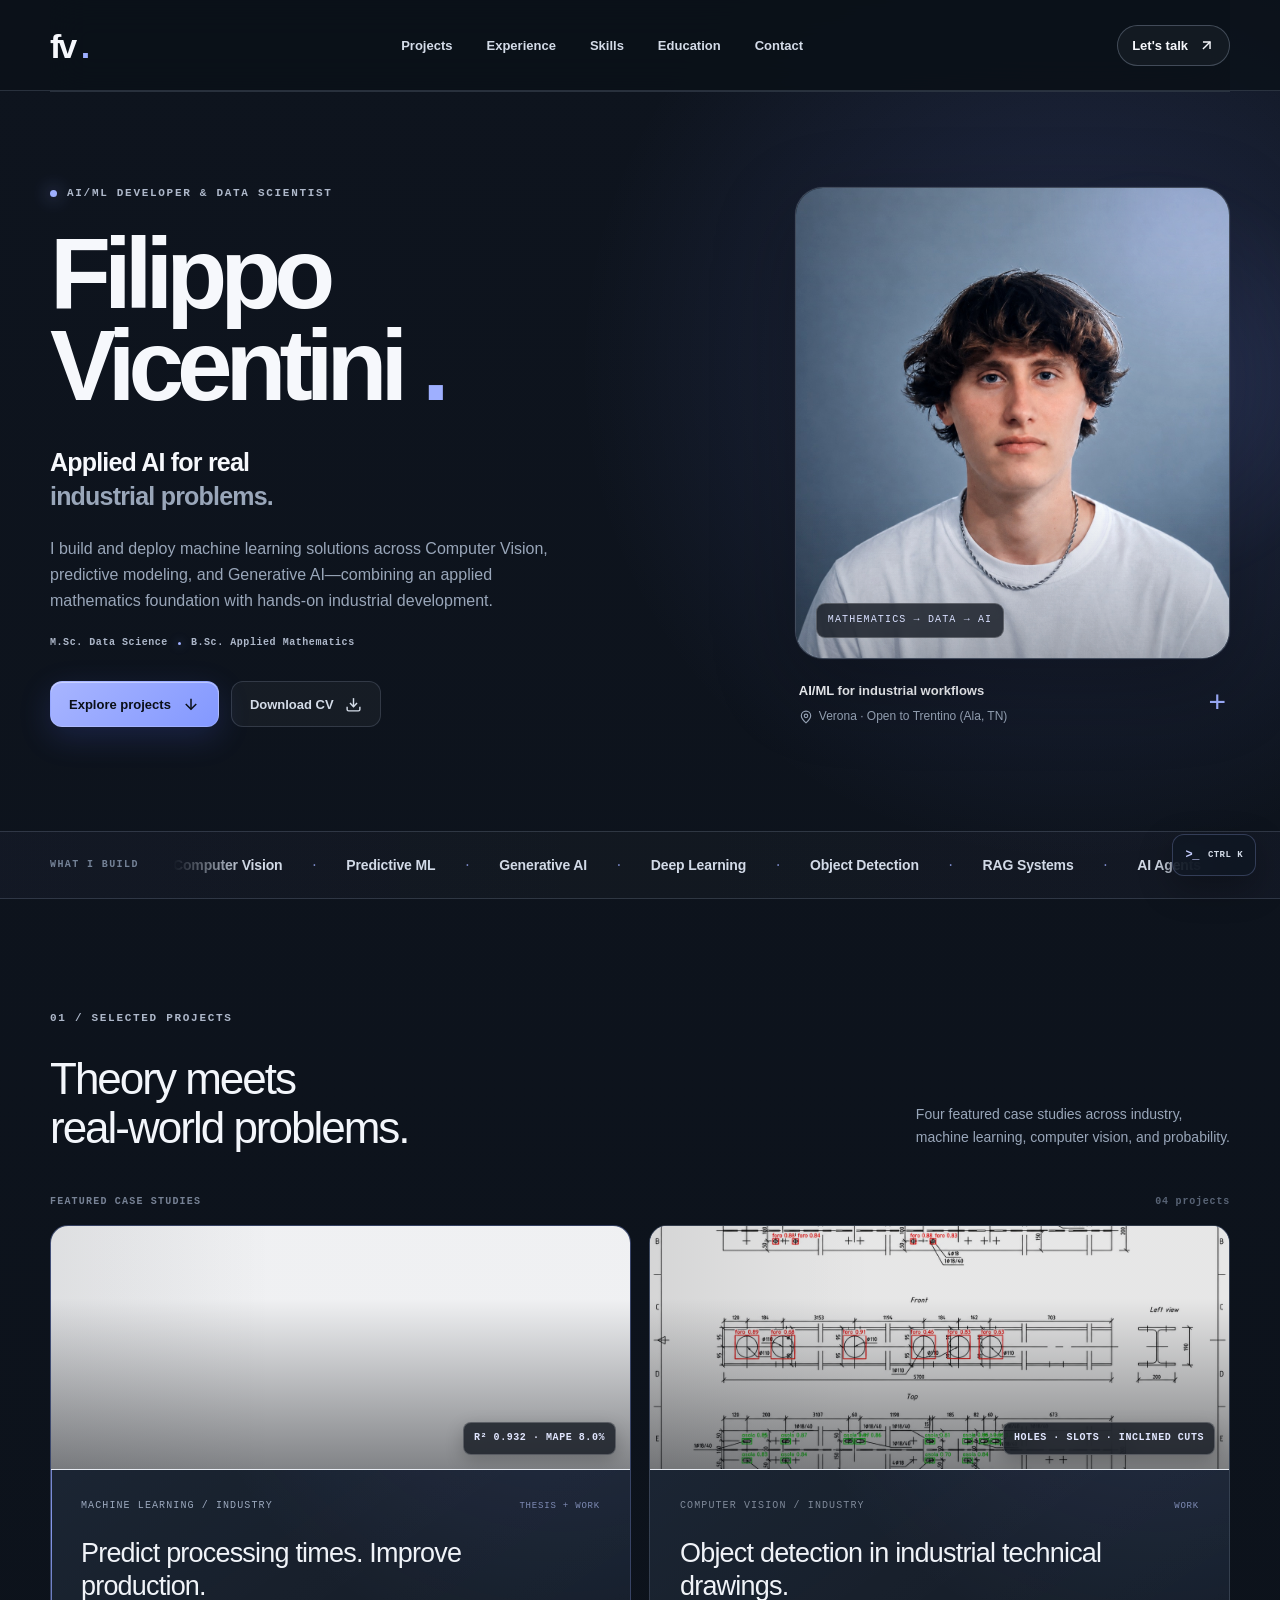
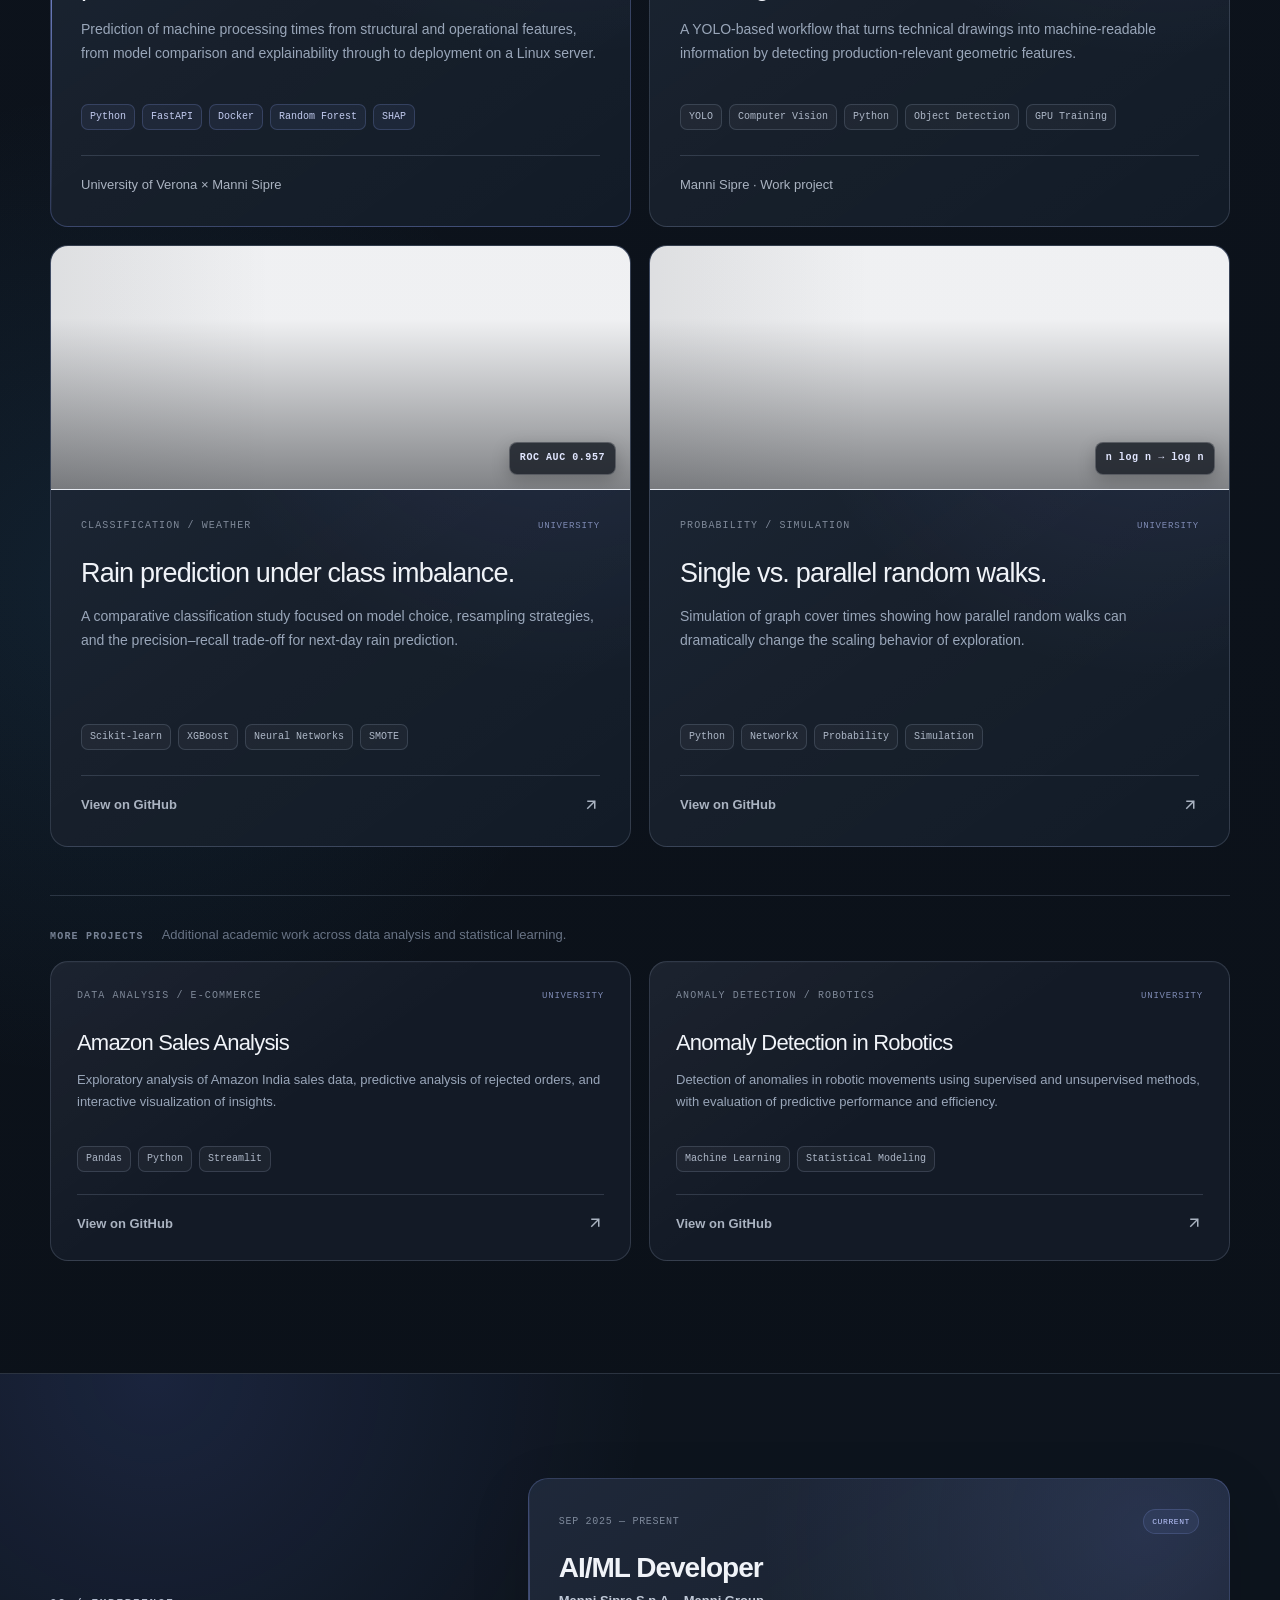
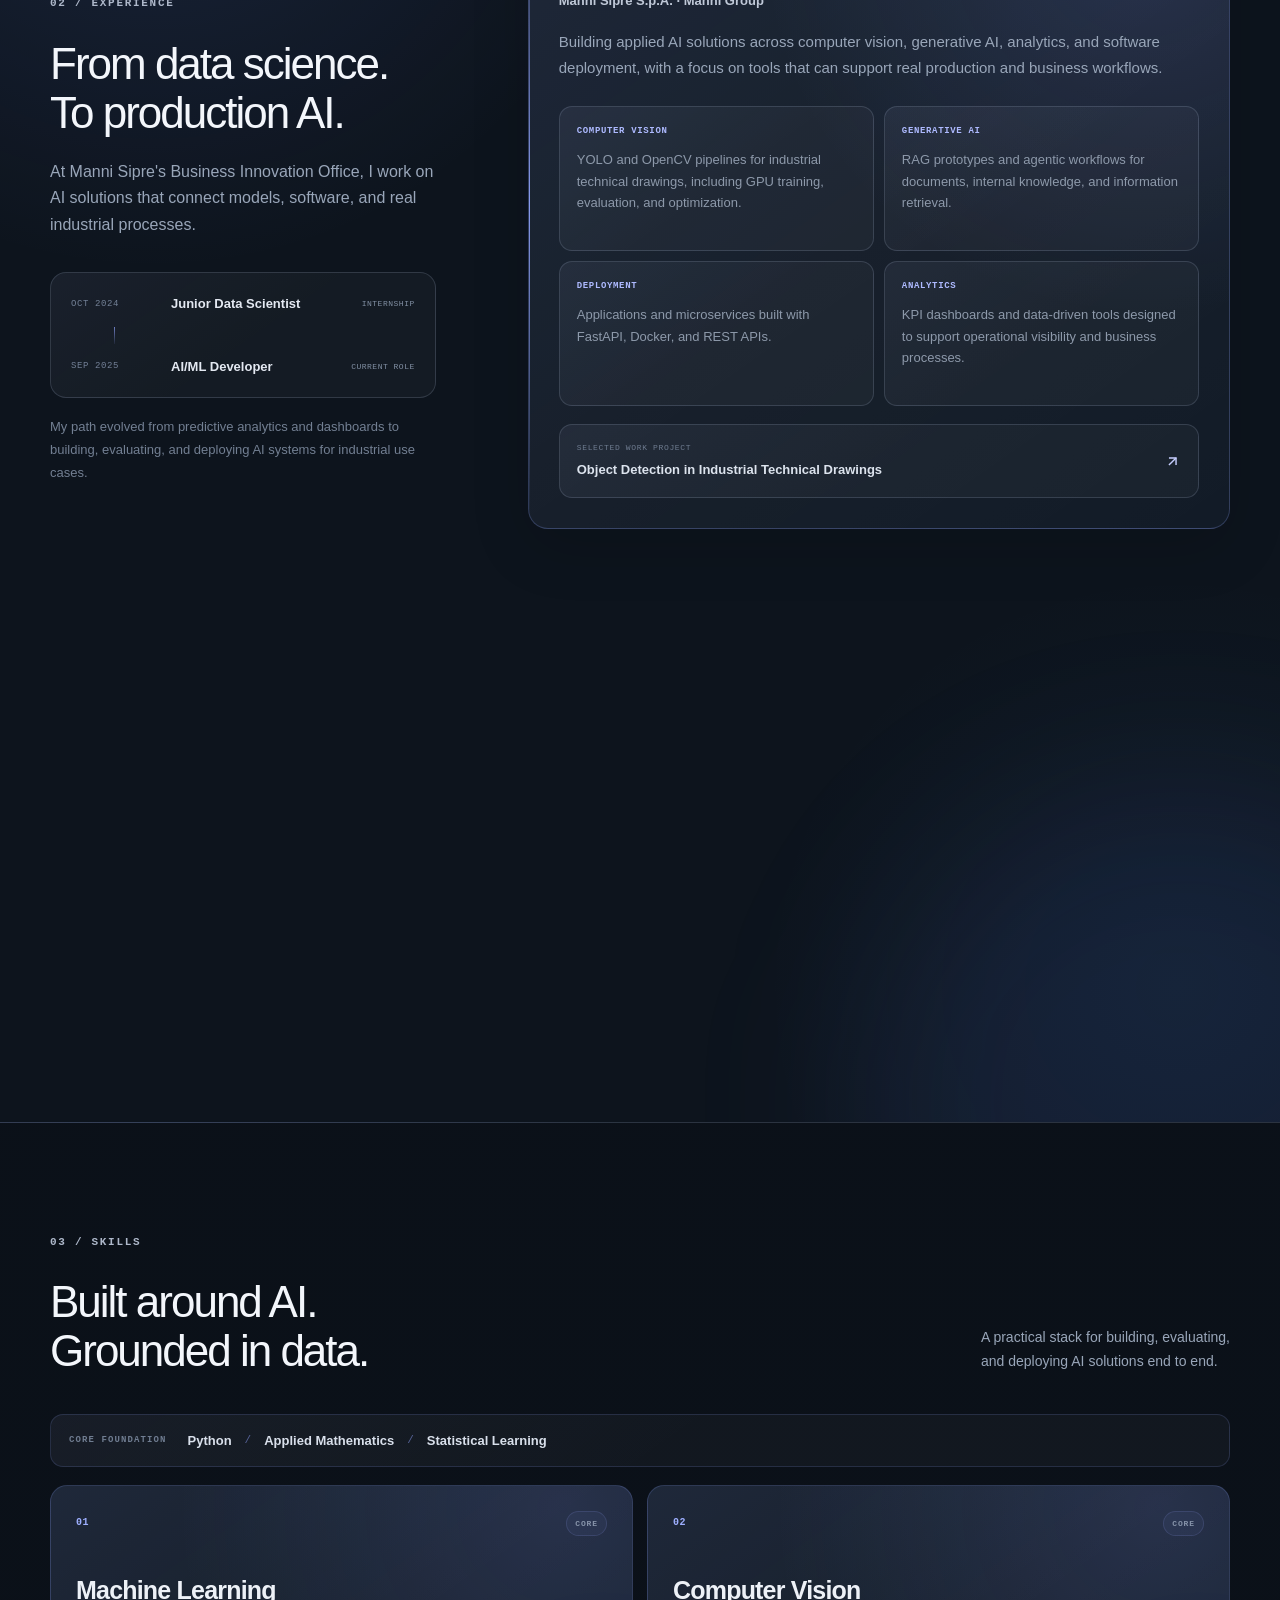
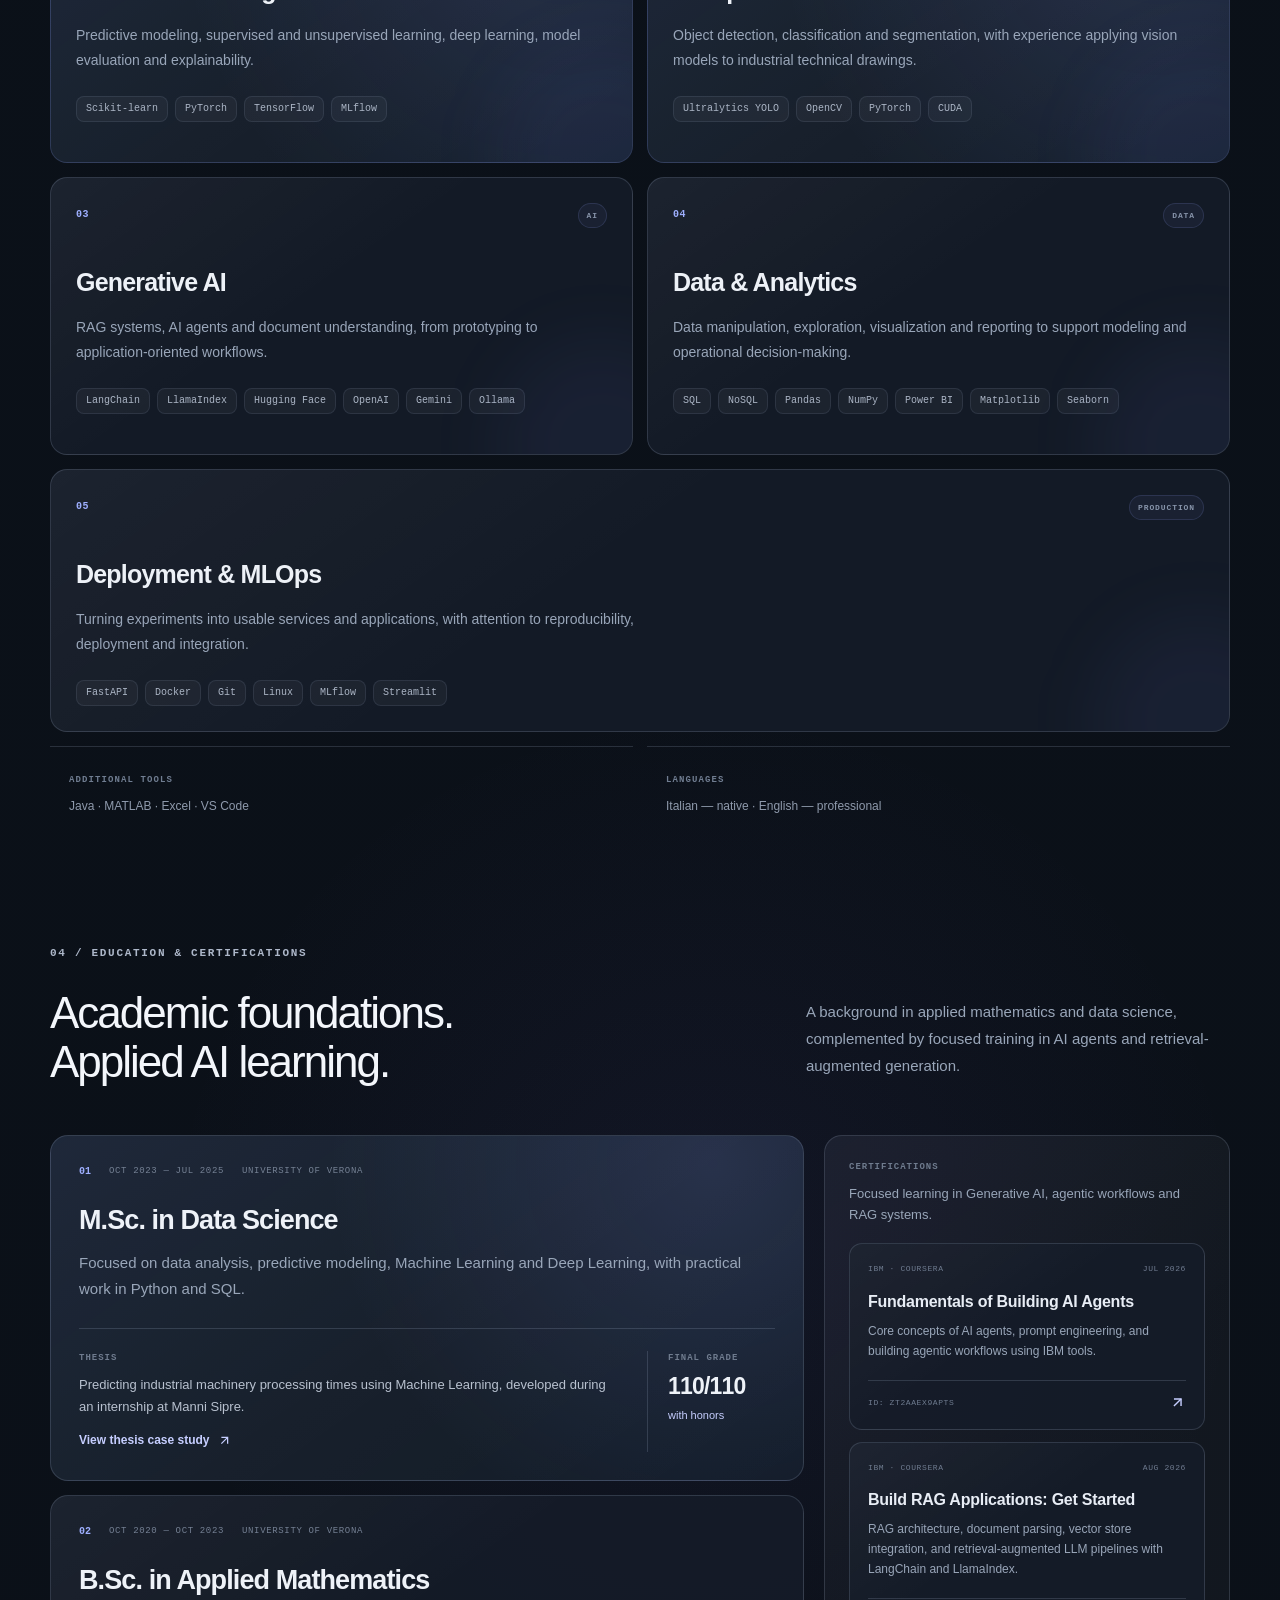
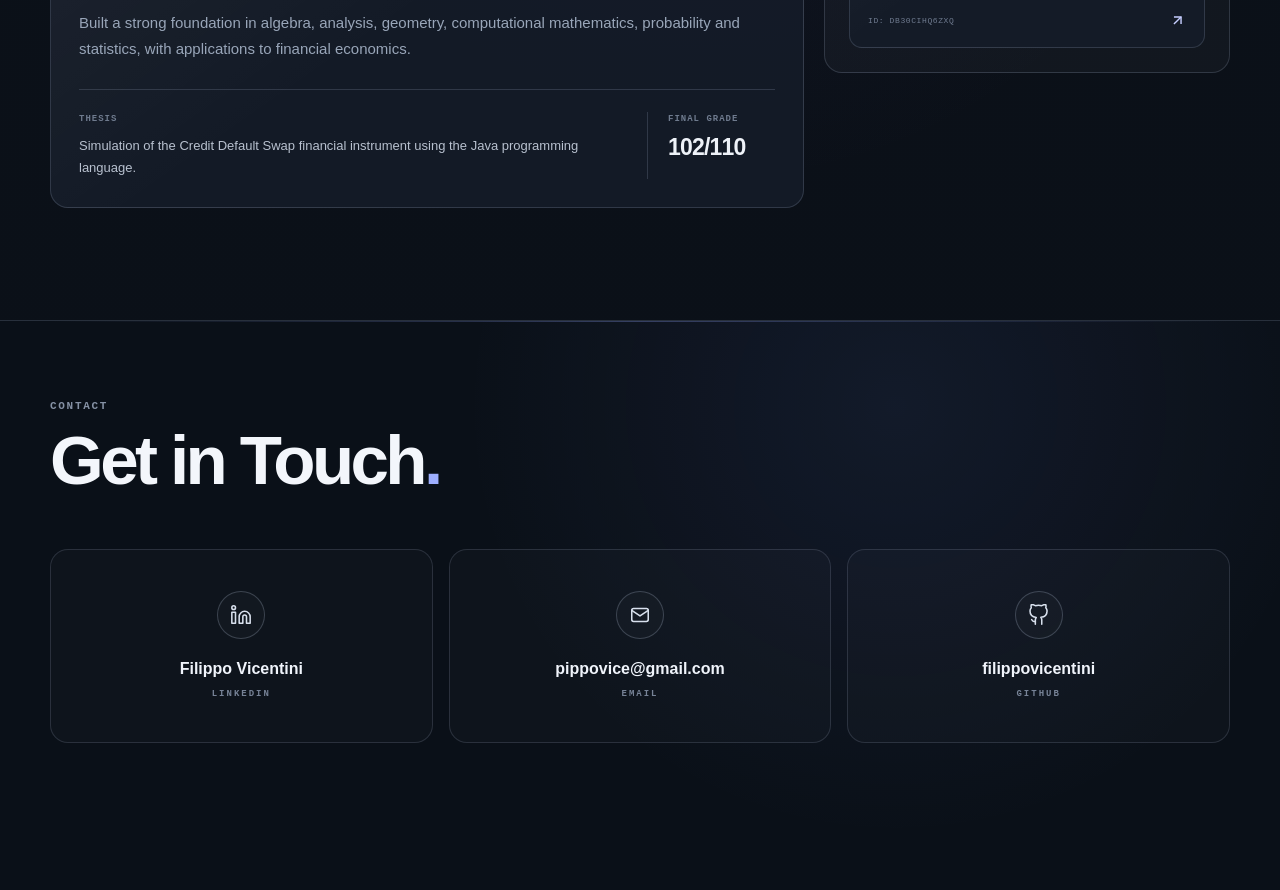
==== index.html @ 5a091a45 "Initial portfolio version" ====
<!DOCTYPE html>
<html lang="en">
 <head>
  <meta charset="utf-8"/>
  <meta content="width=device-width, initial-scale=1" name="viewport"/>
  <meta content="#0b1119" name="theme-color"/>
  <meta content="Filippo Vicentini portfolio: Computer Vision, Generative AI, and Machine Learning for industrial processes. Projects, experience, and skills." name="description"/>
  <title>
   Filippo Vicentini | AI/ML Developer &amp; Data Scientist
  </title>
  <link href="./favicon.svg" rel="icon" type="image/svg+xml"/>
  <link href="./styles.css" rel="stylesheet"/>
 </head>
 <body>
  <a class="skip" href="#main">
   Skip to content
  </a>
  <header class="wrap header">
   <a aria-label="Back to top" class="brand" href="#">
    fv
    <span>
     .
    </span>
   </a>
   <nav aria-label="Main navigation">
    <a href="#progetti">
     Projects
    </a>
    <a href="#esperienza">
     Experience
    </a>
    <a href="#competenze">
     Skills
    </a>
    <a href="#education">
     Education
    </a>
    <a href="#contact">
     Contact
    </a>
   </nav>
   <a class="nav-contact" href="mailto:pippovice@gmail.com">
    Let's talk
    <svg aria-hidden="true" fill="none" height="17" stroke="currentColor" stroke-width="2" viewbox="0 0 24 24" width="17">
     <path d="M7 17 17 7">
     </path>
     <path d="M7 7h10v10">
     </path>
    </svg>
   </a>
  </header>
  <main id="main">
   <section class="hero wrap">
    <div>
     <p class="eyebrow">
      <span class="dot">
      </span>
      AI/ML DEVELOPER &amp; DATA SCIENTIST
     </p>
     <h1>
      Filippo
      <br/>
      Vicentini
      <span>
       .
      </span>
     </h1>
     <p class="statement">
      Applied AI for real
      <br/>
      <span>
       industrial problems.
      </span>
     </p>
     <p class="intro">
      I build and deploy machine learning solutions across Computer Vision, predictive modeling, and Generative AI&mdash;combining an applied mathematics foundation with hands-on industrial development.
     </p>
     <div aria-label="Academic background" class="hero-credentials">
      <span>
       M.Sc. Data Science
      </span>
      <i aria-hidden="true">
      </i>
      <span>
       B.Sc. Applied Mathematics
      </span>
     </div>
     <div class="actions">
      <a class="primary" href="#progetti">
       Explore projects
       <svg aria-hidden="true" fill="none" height="18" stroke="currentColor" stroke-width="2" viewbox="0 0 24 24" width="18">
        <path d="M12 5v14">
        </path>
        <path d="m19 12-7 7-7-7">
        </path>
       </svg>
      </a>
      <a class="secondary" download="" href="./cv-filippo-vicentini.pdf">
       Download CV
       <svg aria-hidden="true" fill="none" height="17" stroke="currentColor" stroke-width="2" viewbox="0 0 24 24" width="17">
        <path d="M21 15v4a2 2 0 0 1-2 2H5a2 2 0 0 1-2-2v-4">
        </path>
        <path d="m7 10 5 5 5-5">
        </path>
        <path d="M12 15V3">
        </path>
       </svg>
      </a>
     </div>
    </div>
    <aside>
     <div class="portrait">
      <img alt="Portrait of Filippo Vicentini" decoding="async" fetchpriority="high" height="1254" src="./filippo.jpg" width="1254"/>
      <span class="photo-label">
       MATHEMATICS &rarr; DATA &rarr; AI
      </span>
     </div>
     <div class="caption">
      <div>
       <strong>
        AI/ML for industrial workflows
       </strong>
       <span>
        <svg aria-hidden="true" fill="none" height="14" stroke="currentColor" stroke-width="2" viewbox="0 0 24 24" width="14">
         <path d="M20 10c0 5-8 12-8 12S4 15 4 10a8 8 0 1 1 16 0Z">
         </path>
         <circle cx="12" cy="10" r="3">
         </circle>
        </svg>
        Verona &middot; Open to Trentino (Ala, TN)
       </span>
      </div>
      <b aria-hidden="true">
       +
      </b>
     </div>
    </aside>
   </section>
   <div class="strip build-marquee">
    <div class="wrap build-marquee-inner">
     <span class="build-marquee-label">
      WHAT I BUILD
     </span>
     <div class="build-marquee-window" aria-label="Computer Vision, Predictive ML, Generative AI, Deep Learning, Object Detection, RAG Systems, AI Agents, Data Analytics, Model Explainability, MLOps, API Deployment, GPU Training">
      <div class="build-marquee-track">
       <div class="build-marquee-set">
        <strong>Computer Vision</strong>
        <span class="build-marquee-sep" aria-hidden="true">·</span>
        <strong>Predictive ML</strong>
        <span class="build-marquee-sep" aria-hidden="true">·</span>
        <strong>Generative AI</strong>
        <span class="build-marquee-sep" aria-hidden="true">·</span>
        <strong>Deep Learning</strong>
        <span class="build-marquee-sep" aria-hidden="true">·</span>
        <strong>Object Detection</strong>
        <span class="build-marquee-sep" aria-hidden="true">·</span>
        <strong>RAG Systems</strong>
        <span class="build-marquee-sep" aria-hidden="true">·</span>
        <strong>AI Agents</strong>
        <span class="build-marquee-sep" aria-hidden="true">·</span>
        <strong>Data Analytics</strong>
        <span class="build-marquee-sep" aria-hidden="true">·</span>
        <strong>Model Explainability</strong>
        <span class="build-marquee-sep" aria-hidden="true">·</span>
        <strong>MLOps</strong>
        <span class="build-marquee-sep" aria-hidden="true">·</span>
        <strong>API Deployment</strong>
        <span class="build-marquee-sep" aria-hidden="true">·</span>
        <strong>GPU Training</strong>
        <span class="build-marquee-sep" aria-hidden="true">·</span>
       </div>
       <div class="build-marquee-set" aria-hidden="true">
        <strong>Computer Vision</strong>
        <span class="build-marquee-sep" aria-hidden="true">·</span>
        <strong>Predictive ML</strong>
        <span class="build-marquee-sep" aria-hidden="true">·</span>
        <strong>Generative AI</strong>
        <span class="build-marquee-sep" aria-hidden="true">·</span>
        <strong>Deep Learning</strong>
        <span class="build-marquee-sep" aria-hidden="true">·</span>
        <strong>Object Detection</strong>
        <span class="build-marquee-sep" aria-hidden="true">·</span>
        <strong>RAG Systems</strong>
        <span class="build-marquee-sep" aria-hidden="true">·</span>
        <strong>AI Agents</strong>
        <span class="build-marquee-sep" aria-hidden="true">·</span>
        <strong>Data Analytics</strong>
        <span class="build-marquee-sep" aria-hidden="true">·</span>
        <strong>Model Explainability</strong>
        <span class="build-marquee-sep" aria-hidden="true">·</span>
        <strong>MLOps</strong>
        <span class="build-marquee-sep" aria-hidden="true">·</span>
        <strong>API Deployment</strong>
        <span class="build-marquee-sep" aria-hidden="true">·</span>
        <strong>GPU Training</strong>
        <span class="build-marquee-sep" aria-hidden="true">·</span>
       </div>
       <div class="build-marquee-set" aria-hidden="true">
        <strong>Computer Vision</strong>
        <span class="build-marquee-sep" aria-hidden="true">·</span>
        <strong>Predictive ML</strong>
        <span class="build-marquee-sep" aria-hidden="true">·</span>
        <strong>Generative AI</strong>
        <span class="build-marquee-sep" aria-hidden="true">·</span>
        <strong>Deep Learning</strong>
        <span class="build-marquee-sep" aria-hidden="true">·</span>
        <strong>Object Detection</strong>
        <span class="build-marquee-sep" aria-hidden="true">·</span>
        <strong>RAG Systems</strong>
        <span class="build-marquee-sep" aria-hidden="true">·</span>
        <strong>AI Agents</strong>
        <span class="build-marquee-sep" aria-hidden="true">·</span>
        <strong>Data Analytics</strong>
        <span class="build-marquee-sep" aria-hidden="true">·</span>
        <strong>Model Explainability</strong>
        <span class="build-marquee-sep" aria-hidden="true">·</span>
        <strong>MLOps</strong>
        <span class="build-marquee-sep" aria-hidden="true">·</span>
        <strong>API Deployment</strong>
        <span class="build-marquee-sep" aria-hidden="true">·</span>
        <strong>GPU Training</strong>
        <span class="build-marquee-sep" aria-hidden="true">·</span>
       </div>
      </div>
     </div>
    </div>
   </div>
   <section class="section wrap" id="progetti">
    <div class="heading projects-heading">
     <div>
      <p class="eyebrow">
       01 / SELECTED PROJECTS
      </p>
      <h2>
       Theory meets
       <br/>
       real-world problems.
      </h2>
     </div>
     <p>
      Four featured case studies across industry,
      <br/>
      machine learning, computer vision, and probability.
     </p>
    </div>
    <div class="projects-section-label">
     <span>
      FEATURED CASE STUDIES
     </span>
     <span>
      04 projects
     </span>
    </div>
    <div class="projects-featured">
     <article class="project project--showcase featured">
      <a aria-label="Read case study: Predicting Industrial Processing Times" class="project-card-link" href="./projects/industrial-processing-times.html">
      </a>
      <div class="project-media">
       <img alt="Predicted versus actual industrial processing times on the validation set" decoding="async" height="2043" loading="lazy" src="./images/processing-times/predicted-vs-actual-validation.png" width="2048"/>
       <div class="project-media-shade">
       </div>
       <span class="project-signal">
        R&sup2; 0.932 &middot; MAPE 8.0%
       </span>
      </div>
      <div class="project-body">
       <div class="project-top">
        <span>
         MACHINE LEARNING / INDUSTRY
        </span>
        <span class="project-context">
         THESIS + WORK
        </span>
       </div>
       <h3>
        Predict processing times. Improve production.
       </h3>
       <p class="project-summary">
        Prediction of machine processing times from structural and operational features, from model comparison and explainability through to deployment on a Linux server.
       </p>
       <ul class="tags">
        <li>
         Python
        </li>
        <li>
         FastAPI
        </li>
        <li>
         Docker
        </li>
        <li>
         Random Forest
        </li>
        <li>
         SHAP
        </li>
       </ul>
       <div class="project-bottom">
        University of Verona &times; Manni Sipre
       </div>
      </div>
     </article>
     <article class="project project--showcase">
      <a aria-label="Read case study: Computer Vision for Industrial Technical Drawings" class="project-card-link" href="./projects/yolo-technical-drawings.html">
      </a>
      <div class="project-media">
       <img alt="Anonymized industrial technical drawing with YOLO detections for holes and slots" decoding="async" height="1086" loading="lazy" src="./images/yolo/yolo-holes-slots-anonymized.png" width="1448"/>
       <div class="project-media-shade">
       </div>
       <span class="project-signal">
        HOLES &middot; SLOTS &middot; INCLINED CUTS
       </span>
      </div>
      <div class="project-body">
       <div class="project-top">
        <span>
         COMPUTER VISION / INDUSTRY
        </span>
        <span class="project-context">
         WORK
        </span>
       </div>
       <h3>
        Object detection in industrial technical drawings.
       </h3>
       <p class="project-summary">
        A YOLO-based workflow that turns technical drawings into machine-readable information by detecting production-relevant geometric features.
       </p>
       <ul class="tags">
        <li>
         YOLO
        </li>
        <li>
         Computer Vision
        </li>
        <li>
         Python
        </li>
        <li>
         Object Detection
        </li>
        <li>
         GPU Training
        </li>
       </ul>
       <div class="project-bottom">
        Manni Sipre &middot; Work project
       </div>
      </div>
     </article>
     <article class="project project--showcase">
      <a aria-label="Read case study: Machine Learning for Rain Prediction" class="project-card-link" href="./projects/rain-prediction.html">
      </a>
      <div class="project-media">
       <img alt="ROC curve, precision recall curve, confusion matrix and residual distribution for rain prediction" decoding="async" height="636" loading="lazy" src="./images/rain/rain-evaluation-panel.png" width="1216"/>
       <div class="project-media-shade">
       </div>
       <span class="project-signal">
        ROC AUC 0.957
       </span>
      </div>
      <div class="project-body">
       <div class="project-top">
        <span>
         CLASSIFICATION / WEATHER
        </span>
        <span class="project-context">
         UNIVERSITY
        </span>
       </div>
       <h3>
        Rain prediction under class imbalance.
       </h3>
       <p class="project-summary">
        A comparative classification study focused on model choice, resampling strategies, and the precision&ndash;recall trade-off for next-day rain prediction.
       </p>
       <ul class="tags">
        <li>
         Scikit-learn
        </li>
        <li>
         XGBoost
        </li>
        <li>
         Neural Networks
        </li>
        <li>
         SMOTE
        </li>
       </ul>
       <div class="project-bottom">
        <a href="https://github.com/filippovicentini/machine_learning_UNIVR" rel="noreferrer" target="_blank">
         View on GitHub
         <svg aria-hidden="true" fill="none" height="18" stroke="currentColor" stroke-width="2" viewbox="0 0 24 24" width="18">
          <path d="M7 17 17 7">
          </path>
          <path d="M7 7h10v10">
          </path>
         </svg>
        </a>
       </div>
      </div>
     </article>
     <article class="project project--showcase">
      <a aria-label="Read case study: Single vs Parallel Random Walks" class="project-card-link" href="./projects/single-vs-parallel-random-walk.html">
      </a>
      <div class="project-media">
       <img alt="Comparison of single and parallel random walk cover-time scaling" decoding="async" height="593" loading="lazy" src="./images/random-walk/single-vs-parallel-scaling.png" width="1184"/>
       <div class="project-media-shade">
       </div>
       <span class="project-signal">
        n log n &rarr; log n
       </span>
      </div>
      <div class="project-body">
       <div class="project-top">
        <span>
         PROBABILITY / SIMULATION
        </span>
        <span class="project-context">
         UNIVERSITY
        </span>
       </div>
       <h3>
        Single vs. parallel random walks.
       </h3>
       <p class="project-summary">
        Simulation of graph cover times showing how parallel random walks can dramatically change the scaling behavior of exploration.
       </p>
       <ul class="tags">
        <li>
         Python
        </li>
        <li>
         NetworkX
        </li>
        <li>
         Probability
        </li>
        <li>
         Simulation
        </li>
       </ul>
       <div class="project-bottom">
        <a href="https://github.com/filippovicentini/single-vs-parallel-random-walk" rel="noreferrer" target="_blank">
         View on GitHub
         <svg aria-hidden="true" fill="none" height="18" stroke="currentColor" stroke-width="2" viewbox="0 0 24 24" width="18">
          <path d="M7 17 17 7">
          </path>
          <path d="M7 7h10v10">
          </path>
         </svg>
        </a>
       </div>
      </div>
     </article>
    </div>
    <div class="projects-secondary-header">
     <div>
      <span>
       MORE PROJECTS
      </span>
      <p>
       Additional academic work across data analysis and statistical learning.
      </p>
     </div>
    </div>
    <div class="projects-secondary">
     <article class="project project--compact">
      <a aria-label="Read case study: Amazon Sales Analysis" class="project-card-link" href="./projects/amazon-sales.html">
      </a>
      <div class="project-top">
       <span>
        DATA ANALYSIS / E-COMMERCE
       </span>
       <span class="project-context">
        UNIVERSITY
       </span>
      </div>
      <h3>
       Amazon Sales Analysis
      </h3>
      <p class="project-summary">
       Exploratory analysis of Amazon India sales data, predictive analysis of rejected orders, and interactive visualization of insights.
      </p>
      <ul class="tags">
       <li>
        Pandas
       </li>
       <li>
        Python
       </li>
       <li>
        Streamlit
       </li>
      </ul>
      <div class="project-bottom">
       <a href="https://github.com/filippovicentini/AmazonSales" rel="noreferrer" target="_blank">
        View on GitHub
        <svg aria-hidden="true" fill="none" height="18" stroke="currentColor" stroke-width="2" viewbox="0 0 24 24" width="18">
         <path d="M7 17 17 7">
         </path>
         <path d="M7 7h10v10">
         </path>
        </svg>
       </a>
      </div>
     </article>
     <article class="project project--compact">
      <a aria-label="Read case study: Anomaly Detection in Robotics" class="project-card-link" href="./projects/robotics-anomaly-detection.html">
      </a>
      <div class="project-top">
       <span>
        ANOMALY DETECTION / ROBOTICS
       </span>
       <span class="project-context">
        UNIVERSITY
       </span>
      </div>
      <h3>
       Anomaly Detection in Robotics
      </h3>
      <p class="project-summary">
       Detection of anomalies in robotic movements using supervised and unsupervised methods, with evaluation of predictive performance and efficiency.
      </p>
      <ul class="tags">
       <li>
        Machine Learning
       </li>
       <li>
        Statistical Modeling
       </li>
      </ul>
      <div class="project-bottom">
       <a href="https://github.com/Moster2698/StatisticalLearning" rel="noreferrer" target="_blank">
        View on GitHub
        <svg aria-hidden="true" fill="none" height="18" stroke="currentColor" stroke-width="2" viewbox="0 0 24 24" width="18">
         <path d="M7 17 17 7">
         </path>
         <path d="M7 7h10v10">
         </path>
        </svg>
       </a>
      </div>
     </article>
    </div>
   </section>
   <section class="experience" id="esperienza">
    <div class="wrap experience-grid">
     <div class="experience-intro">
      <p class="eyebrow">
       02 / EXPERIENCE
      </p>
      <h2>
       From data science.
       <br/>
       To production AI.
      </h2>
      <p class="intro">
       At Manni Sipre's Business Innovation Office, I work on AI solutions that connect models, software, and real industrial processes.
      </p>
      <div aria-label="Professional progression at Manni Sipre" class="experience-path">
       <div>
        <span>
         OCT 2024
        </span>
        <strong>
         Junior Data Scientist
        </strong>
        <small>
         Internship
        </small>
       </div>
       <i aria-hidden="true">
       </i>
       <div>
        <span>
         SEP 2025
        </span>
        <strong>
         AI/ML Developer
        </strong>
        <small>
         Current role
        </small>
       </div>
      </div>
      <p class="experience-note">
       My path evolved from predictive analytics and dashboards to building, evaluating, and deploying AI systems for industrial use cases.
      </p>
     </div>
     <div class="experience-roles">
      <article class="experience-role experience-role-current">
       <div class="role-topline">
        <p class="date">
         SEP 2025 &mdash; PRESENT
        </p>
        <span class="role-status">
         CURRENT
        </span>
       </div>
       <h3>
        AI/ML Developer
       </h3>
       <p class="company">
        Manni Sipre S.p.A. &middot; Manni Group
       </p>
       <p class="role-summary">
        Building applied AI solutions across computer vision, generative AI, analytics, and software deployment, with a focus on tools that can support real production and business workflows.
       </p>
       <div class="role-focus-grid">
        <div>
         <span>
          Computer Vision
         </span>
         <p>
          YOLO and OpenCV pipelines for industrial technical drawings, including GPU training, evaluation, and optimization.
         </p>
        </div>
        <div>
         <span>
          Generative AI
         </span>
         <p>
          RAG prototypes and agentic workflows for documents, internal knowledge, and information retrieval.
         </p>
        </div>
        <div>
         <span>
          Deployment
         </span>
         <p>
          Applications and microservices built with FastAPI, Docker, and REST APIs.
         </p>
        </div>
        <div>
         <span>
          Analytics
         </span>
         <p>
          KPI dashboards and data-driven tools designed to support operational visibility and business processes.
         </p>
        </div>
       </div>
       <a class="experience-project-link" href="./projects/yolo-technical-drawings.html">
        <span>
         SELECTED WORK PROJECT
        </span>
        <strong>
         Object Detection in Industrial Technical Drawings
        </strong>
        <svg aria-hidden="true" fill="none" height="17" stroke="currentColor" stroke-width="2" viewbox="0 0 24 24" width="17">
         <path d="M7 17 17 7">
         </path>
         <path d="M7 7h10v10">
         </path>
        </svg>
       </a>
      </article>
      <article class="experience-role">
       <div class="role-topline">
        <p class="date">
         OCT 2024 &mdash; AUG 2025
        </p>
        <span class="role-status role-status-muted">
         INTERNSHIP
        </span>
       </div>
       <h3>
        Junior Data Scientist
       </h3>
       <p class="company">
        Manni Sipre S.p.A.
       </p>
       <p class="role-summary">
        Applied machine learning and analytics to industrial and commercial data, working on predictive models and interactive dashboards for operational use cases.
       </p>
       <div class="role-focus-grid role-focus-grid-compact">
        <div>
         <span>
          Predictive Modeling
         </span>
         <p>
          Production-time prediction, customer segmentation, and sales-volume forecasting.
         </p>
        </div>
        <div>
         <span>
          Data Products
         </span>
         <p>
          Interactive dashboards for KPI monitoring and operational performance analysis.
         </p>
        </div>
       </div>
       <a class="experience-project-link" href="./projects/industrial-processing-times.html">
        <span>
         SELECTED CASE STUDY
        </span>
        <strong>
         Predicting Industrial Processing Times
        </strong>
        <svg aria-hidden="true" fill="none" height="17" stroke="currentColor" stroke-width="2" viewbox="0 0 24 24" width="17">
         <path d="M7 17 17 7">
         </path>
         <path d="M7 7h10v10">
         </path>
        </svg>
       </a>
      </article>
     </div>
    </div>
   </section>
   <section class="section wrap" id="competenze">
    <div class="heading skills-heading">
     <div>
      <p class="eyebrow">
       03 / SKILLS
      </p>
      <h2>
       Built around AI.
       <br/>
       Grounded in data.
      </h2>
     </div>
     <p>
      A practical stack for building, evaluating,
      <br/>
      and deploying AI solutions end to end.
     </p>
    </div>
    <div aria-label="Core technical foundation" class="skills-foundation">
     <span>
      CORE FOUNDATION
     </span>
     <strong>
      Python
     </strong>
     <i>
      /
     </i>
     <strong>
      Applied Mathematics
     </strong>
     <i>
      /
     </i>
     <strong>
      Statistical Learning
     </strong>
    </div>
    <div class="skills-grid">
     <article class="skill-card skill-card-featured">
      <div class="skill-card-top">
       <span class="skill-n">
        01
       </span>
       <span class="skill-level">
        CORE
       </span>
      </div>
      <h3>
       Machine Learning
      </h3>
      <p>
       Predictive modeling, supervised and unsupervised learning, deep learning, model evaluation and explainability.
      </p>
      <ul aria-label="Machine Learning tools" class="skill-tags">
       <li>
        Scikit-learn
       </li>
       <li>
        PyTorch
       </li>
       <li>
        TensorFlow
       </li>
       <li>
        MLflow
       </li>
      </ul>
     </article>
     <article class="skill-card skill-card-featured">
      <div class="skill-card-top">
       <span class="skill-n">
        02
       </span>
       <span class="skill-level">
        CORE
       </span>
      </div>
      <h3>
       Computer Vision
      </h3>
      <p>
       Object detection, classification and segmentation, with experience applying vision models to industrial technical drawings.
      </p>
      <ul aria-label="Computer Vision tools" class="skill-tags">
       <li>
        Ultralytics YOLO
       </li>
       <li>
        OpenCV
       </li>
       <li>
        PyTorch
       </li>
       <li>
        CUDA
       </li>
      </ul>
     </article>
     <article class="skill-card">
      <div class="skill-card-top">
       <span class="skill-n">
        03
       </span>
       <span class="skill-level">
        AI
       </span>
      </div>
      <h3>
       Generative AI
      </h3>
      <p>
       RAG systems, AI agents and document understanding, from prototyping to application-oriented workflows.
      </p>
      <ul aria-label="Generative AI tools" class="skill-tags">
       <li>
        LangChain
       </li>
       <li>
        LlamaIndex
       </li>
       <li>
        Hugging Face
       </li>
       <li>
        OpenAI
       </li>
       <li>
        Gemini
       </li>
       <li>
        Ollama
       </li>
      </ul>
     </article>
     <article class="skill-card">
      <div class="skill-card-top">
       <span class="skill-n">
        04
       </span>
       <span class="skill-level">
        DATA
       </span>
      </div>
      <h3>
       Data &amp; Analytics
      </h3>
      <p>
       Data manipulation, exploration, visualization and reporting to support modeling and operational decision-making.
      </p>
      <ul aria-label="Data and Analytics tools" class="skill-tags">
       <li>
        SQL
       </li>
       <li>
        NoSQL
       </li>
       <li>
        Pandas
       </li>
       <li>
        NumPy
       </li>
       <li>
        Power BI
       </li>
       <li>
        Matplotlib
       </li>
       <li>
        Seaborn
       </li>
      </ul>
     </article>
     <article class="skill-card skill-card-wide">
      <div class="skill-card-top">
       <span class="skill-n">
        05
       </span>
       <span class="skill-level">
        PRODUCTION
       </span>
      </div>
      <h3>
       Deployment &amp; MLOps
      </h3>
      <p>
       Turning experiments into usable services and applications, with attention to reproducibility, deployment and integration.
      </p>
      <ul aria-label="Deployment and MLOps tools" class="skill-tags">
       <li>
        FastAPI
       </li>
       <li>
        Docker
       </li>
       <li>
        Git
       </li>
       <li>
        Linux
       </li>
       <li>
        MLflow
       </li>
       <li>
        Streamlit
       </li>
      </ul>
     </article>
    </div>
    <div class="skills-secondary">
     <div>
      <span>
       ADDITIONAL TOOLS
      </span>
      <p>
       Java &middot; MATLAB &middot; Excel &middot; VS Code
      </p>
     </div>
     <div>
      <span>
       LANGUAGES
      </span>
      <p>
       Italian &mdash; native &middot; English &mdash; professional
      </p>
     </div>
    </div>
   </section>
   <section class="education wrap" id="education">
    <div class="education-head">
     <div>
      <p class="eyebrow">
       04 / EDUCATION &amp; CERTIFICATIONS
      </p>
      <h2>
       Academic foundations.
       <br/>
       Applied AI learning.
      </h2>
     </div>
     <p class="education-intro">
      A background in applied mathematics and data science, complemented by focused training in AI agents and retrieval-augmented generation.
     </p>
    </div>
    <div class="education-layout">
     <div class="degree-list">
      <article class="degree-card degree-card-featured">
       <div class="degree-card-top">
        <span class="degree-index">
         01
        </span>
        <div class="degree-meta">
         <span>
          OCT 2023 &mdash; JUL 2025
         </span>
         <span>
          UNIVERSITY OF VERONA
         </span>
        </div>
       </div>
       <h3>
        M.Sc. in Data Science
       </h3>
       <p class="degree-summary">
        Focused on data analysis, predictive modeling, Machine Learning and Deep Learning, with practical work in Python and SQL.
       </p>
       <div class="degree-details">
        <div>
         <span class="degree-label">
          THESIS
         </span>
         <p>
          Predicting industrial machinery processing times using Machine Learning, developed during an internship at Manni Sipre.
         </p>
         <a class="degree-project-link" href="./projects/industrial-processing-times.html">
          View thesis case study
          <svg aria-hidden="true" fill="none" height="15" stroke="currentColor" stroke-width="2" viewbox="0 0 24 24" width="15">
           <path d="M7 17 17 7">
           </path>
           <path d="M7 7h10v10">
           </path>
          </svg>
         </a>
        </div>
        <div class="degree-grade-block">
         <span class="degree-label">
          FINAL GRADE
         </span>
         <strong>
          110/110
         </strong>
         <small>
          with honors
         </small>
        </div>
       </div>
      </article>
      <article class="degree-card">
       <div class="degree-card-top">
        <span class="degree-index">
         02
        </span>
        <div class="degree-meta">
         <span>
          OCT 2020 &mdash; OCT 2023
         </span>
         <span>
          UNIVERSITY OF VERONA
         </span>
        </div>
       </div>
       <h3>
        B.Sc. in Applied Mathematics
       </h3>
       <p class="degree-summary">
        Built a strong foundation in algebra, analysis, geometry, computational mathematics, probability and statistics, with applications to financial economics.
       </p>
       <div class="degree-details">
        <div>
         <span class="degree-label">
          THESIS
         </span>
         <p>
          Simulation of the Credit Default Swap financial instrument using the Java programming language.
         </p>
        </div>
        <div class="degree-grade-block">
         <span class="degree-label">
          FINAL GRADE
         </span>
         <strong>
          102/110
         </strong>
        </div>
       </div>
      </article>
     </div>
     <aside class="certification-panel">
      <div class="certification-heading">
       <span>
        CERTIFICATIONS
       </span>
       <p>
        Focused learning in Generative AI, agentic workflows and RAG systems.
       </p>
      </div>
      <div class="certificate-list">
       <a class="certificate-card" href="https://coursera.org/verify/ZT2AAEX9APTS" rel="noreferrer" target="_blank">
        <div class="certificate-card-top">
         <span>
          IBM &middot; COURSERA
         </span>
         <span>
          JUL 2026
         </span>
        </div>
        <h3>
         Fundamentals of Building AI Agents
        </h3>
        <p>
         Core concepts of AI agents, prompt engineering, and building agentic workflows using IBM tools.
        </p>
        <div class="certificate-card-bottom">
         <span>
          ID: ZT2AAEX9APTS
         </span>
         <svg aria-hidden="true" fill="none" height="17" stroke="currentColor" stroke-width="2" viewbox="0 0 24 24" width="17">
          <path d="M7 17 17 7">
          </path>
          <path d="M7 7h10v10">
          </path>
         </svg>
        </div>
       </a>
       <a class="certificate-card" href="https://coursera.org/verify/DB30CIHQ6ZXQ" rel="noreferrer" target="_blank">
        <div class="certificate-card-top">
         <span>
          IBM &middot; COURSERA
         </span>
         <span>
          AUG 2026
         </span>
        </div>
        <h3>
         Build RAG Applications: Get Started
        </h3>
        <p>
         RAG architecture, document parsing, vector store integration, and retrieval-augmented LLM pipelines with LangChain and LlamaIndex.
        </p>
        <div class="certificate-card-bottom">
         <span>
          ID: DB30CIHQ6ZXQ
         </span>
         <svg aria-hidden="true" fill="none" height="17" stroke="currentColor" stroke-width="2" viewbox="0 0 24 24" width="17">
          <path d="M7 17 17 7">
          </path>
          <path d="M7 7h10v10">
          </path>
         </svg>
        </div>
       </a>
      </div>
     </aside>
    </div>
   </section>
   <footer id="contact" class="contact-footer">
    <div class="wrap">
     <p class="eyebrow">CONTACT</p>
     <h2 class="contact-title">Get in Touch<span>.</span></h2>

     <div class="contact-grid" aria-label="Contact links">
      <a class="contact-card" href="https://www.linkedin.com/in/filippo-vicentini-9594b5220" target="_blank" rel="noreferrer" aria-label="Open Filippo Vicentini on LinkedIn">
       <span class="contact-card-icon" aria-hidden="true">
        <svg width="22" height="22" viewBox="0 0 24 24" fill="none" stroke="currentColor" stroke-width="1.7" stroke-linecap="round" stroke-linejoin="round">
         <path d="M16 8a6 6 0 0 1 6 6v7h-4v-7a2 2 0 0 0-4 0v7h-4v-7a6 6 0 0 1 6-6z"/>
         <rect x="2" y="9" width="4" height="12"/>
         <circle cx="4" cy="4" r="2"/>
        </svg>
       </span>
       <strong>Filippo Vicentini</strong>
       <span class="contact-card-label">LINKEDIN</span>
      </a>

      <a class="contact-card" href="mailto:pippovice@gmail.com" aria-label="Send an email to pippovice@gmail.com">
       <span class="contact-card-icon" aria-hidden="true">
        <svg width="22" height="22" viewBox="0 0 24 24" fill="none" stroke="currentColor" stroke-width="1.7" stroke-linecap="round" stroke-linejoin="round">
         <rect x="3" y="5" width="18" height="14" rx="2"/>
         <path d="m3 7 9 6 9-6"/>
        </svg>
       </span>
       <strong>pippovice@gmail.com</strong>
       <span class="contact-card-label">EMAIL</span>
      </a>

      <a class="contact-card" href="https://github.com/filippovicentini" target="_blank" rel="noreferrer" aria-label="Open filippovicentini on GitHub">
       <span class="contact-card-icon" aria-hidden="true">
        <svg width="22" height="22" viewBox="0 0 24 24" fill="none" stroke="currentColor" stroke-width="1.7" stroke-linecap="round" stroke-linejoin="round">
         <path d="M15 22v-4a4.8 4.8 0 0 0-1-3.5c3.3-.4 6.8-1.6 6.8-7A5.4 5.4 0 0 0 19.4 4 5 5 0 0 0 19.3.5S18.2.1 15 1.8a13.4 13.4 0 0 0-7 0C4.8.1 3.7.5 3.7.5A5 5 0 0 0 3.6 4a5.4 5.4 0 0 0-1.4 3.7c0 5.4 3.5 6.6 6.8 7A4.8 4.8 0 0 0 8 18v4"/>
         <path d="M8 19c-3 .9-3-1.5-4-2"/>
        </svg>
       </span>
       <strong>filippovicentini</strong>
       <span class="contact-card-label">GITHUB</span>
      </a>
     </div>

     <div class="footer-bottom footer-bottom--minimal">
      <span>&copy; 2026 Filippo Vicentini. All rights reserved.</span>
     </div>
    </div>
   </footer>
  </main>

  <!-- Command palette: Ctrl/Cmd + K -->
  <button class="command-trigger" type="button" aria-haspopup="dialog" aria-controls="command-palette" aria-label="Open command palette">
   <span class="command-trigger-icon" aria-hidden="true">&gt;_</span>
   <span class="command-trigger-shortcut">Ctrl K</span>
  </button>

  <div class="command-overlay" id="command-palette" role="dialog" aria-modal="true" aria-labelledby="command-title" hidden>
   <div class="command-panel" role="document">
    <div class="command-search-wrap">
     <span class="command-search-icon" aria-hidden="true">&gt;_</span>
     <input id="command-search" class="command-search" type="search" autocomplete="off" spellcheck="false" placeholder="Where do you want to go?" aria-label="Search portfolio commands">
     <kbd>Esc</kbd>
    </div>

    <div class="command-results" id="command-results">
     <section class="command-group" data-command-group>
      <p class="command-group-label">Navigate</p>
      <a class="command-item" href="#progetti" data-command-item data-keywords="projects case studies work portfolio">
       <span class="command-item-icon" aria-hidden="true">01</span>
       <span><strong>Projects</strong><small>Explore featured case studies</small></span>
       <span class="command-arrow" aria-hidden="true">&rarr;</span>
      </a>
      <a class="command-item" href="#esperienza" data-command-item data-keywords="experience work career manni sipre">
       <span class="command-item-icon" aria-hidden="true">02</span>
       <span><strong>Experience</strong><small>Professional journey and current role</small></span>
       <span class="command-arrow" aria-hidden="true">&rarr;</span>
      </a>
      <a class="command-item" href="#competenze" data-command-item data-keywords="skills machine learning computer vision generative ai mlops">
       <span class="command-item-icon" aria-hidden="true">03</span>
       <span><strong>Skills</strong><small>ML, Computer Vision, GenAI and deployment</small></span>
       <span class="command-arrow" aria-hidden="true">&rarr;</span>
      </a>
      <a class="command-item" href="#education" data-command-item data-keywords="education certifications university degree coursera ibm">
       <span class="command-item-icon" aria-hidden="true">04</span>
       <span><strong>Education &amp; Certifications</strong><small>Academic background and credentials</small></span>
       <span class="command-arrow" aria-hidden="true">&rarr;</span>
      </a>
      <a class="command-item" href="#contact" data-command-item data-keywords="contact email opportunities collaborate">
       <span class="command-item-icon" aria-hidden="true">05</span>
       <span><strong>Contact</strong><small>Get in touch</small></span>
       <span class="command-arrow" aria-hidden="true">&rarr;</span>
      </a>
     </section>

     <section class="command-group" data-command-group>
      <p class="command-group-label">Quick actions</p>
      <a class="command-item" href="./cv-filippo-vicentini.pdf" target="_blank" rel="noreferrer" data-command-item data-keywords="cv resume curriculum download pdf">
       <span class="command-item-icon command-item-icon--action" aria-hidden="true">CV</span>
       <span><strong>View CV</strong><small>Open curriculum vitae</small></span>
       <span class="command-arrow" aria-hidden="true">↗</span>
      </a>
      <a class="command-item" href="https://github.com/filippovicentini" target="_blank" rel="noreferrer" data-command-item data-keywords="github code repositories">
       <span class="command-item-icon command-item-icon--action" aria-hidden="true">GH</span>
       <span><strong>GitHub</strong><small>Browse repositories</small></span>
       <span class="command-arrow" aria-hidden="true">↗</span>
      </a>
      <a class="command-item" href="https://www.linkedin.com/in/filippo-vicentini-9594b5220" target="_blank" rel="noreferrer" data-command-item data-keywords="linkedin profile network">
       <span class="command-item-icon command-item-icon--action" aria-hidden="true">IN</span>
       <span><strong>LinkedIn</strong><small>Open professional profile</small></span>
       <span class="command-arrow" aria-hidden="true">↗</span>
      </a>
     </section>

     <p class="command-empty" id="command-empty" hidden>No matching command.</p>
    </div>

    <div class="command-footer">
     <span><kbd>&uarr;</kbd><kbd>&darr;</kbd> navigate</span>
     <span><kbd>Enter</kbd> open</span>
     <span class="command-footer-brand">fv<span>.</span></span>
    </div>
   </div>
  </div>
  <script src="./script.js"></script>

 </body>
</html>
---- styles.css ----
:root {
  --background: #0b1119;
  --background-soft: #101823;
  --surface: rgba(21, 29, 41, 0.86);
  --surface-strong: #16202c;
  --surface-hover: #1b2735;
  --foreground: #f6f8fc;
  --foreground-soft: #d4dce8;
  --muted-foreground: #99a6b9;
  --primary: #9eafff;
  --primary-bright: #c6ceff;
  --primary-ink: #0a0f18;
  --primary-soft: rgba(158, 175, 255, 0.15);
  --border: rgba(177, 193, 218, 0.18);
  --border-strong: rgba(177, 193, 218, 0.3);
  --glow: rgba(121, 145, 255, 0.19);
  --shadow: 0 24px 80px rgba(0, 0, 0, 0.27);
  --radius-sm: 10px;
  --radius-md: 18px;
  --radius-lg: 28px;
}

* {
  box-sizing: border-box;
}

html {
  scroll-behavior: smooth;
  scroll-padding-top: 120px;
  background: var(--background);
}

body {
  margin: 0;
  min-height: 100vh;
  overflow-x: hidden;
  background:
    radial-gradient(circle at 84% 5%, rgba(124, 145, 255, 0.19), transparent 31rem),
    radial-gradient(circle at 8% 30%, rgba(70, 163, 226, 0.1), transparent 31rem),
    radial-gradient(circle at 55% 83%, rgba(125, 104, 225, 0.065), transparent 34rem),
    linear-gradient(180deg, #0e141e 0%, var(--background) 44%, #0b1018 100%);
  color: var(--foreground);
  font-family: Inter, ui-sans-serif, -apple-system, BlinkMacSystemFont, "Segoe UI", sans-serif;
  font-size: 16px;
  line-height: 1.65;
  -webkit-font-smoothing: antialiased;
  text-rendering: optimizeLegibility;
}

body::before {
  position: fixed;
  inset: 0;
  z-index: -1;
  content: "";
  pointer-events: none;
  opacity: 0.27;
  background-image:
    linear-gradient(rgba(255, 255, 255, 0.024) 1px, transparent 1px),
    linear-gradient(90deg, rgba(255, 255, 255, 0.024) 1px, transparent 1px);
  background-size: 48px 48px;
  mask-image: linear-gradient(to bottom, black, transparent 72%);
}

img {
  max-width: 100%;
}

a {
  color: inherit;
  text-decoration: none;
}

a:focus-visible {
  outline: 2px solid var(--primary);
  outline-offset: 5px;
  border-radius: 4px;
}

::selection {
  background: var(--primary);
  color: var(--primary-ink);
}

.wrap {
  width: min(1180px, calc(100% - 96px));
  margin-inline: auto;
}

.header {
  position: sticky;
  top: 0;
  z-index: 30;
  display: flex;
  align-items: center;
  justify-content: space-between;
  height: 92px;
  border-bottom: 1px solid var(--border);
  background: rgba(11, 17, 25, 0.78);
  backdrop-filter: blur(18px) saturate(130%);
  -webkit-backdrop-filter: blur(18px) saturate(130%);
}

.header::before {
  position: absolute;
  inset: 0 calc((100vw - min(1180px, calc(100vw - 96px))) / -2);
  z-index: -1;
  content: "";
  background: inherit;
  border-bottom: 1px solid var(--border);
}

.brand {
  font-size: 34px;
  line-height: 1;
  letter-spacing: -3px;
  font-weight: 800;
}

.brand span,
h1 span,
footer h2 span {
  color: var(--primary);
}

nav {
  display: flex;
  gap: 34px;
  font-size: 13px;
  font-weight: 600;
  color: var(--foreground-soft);
}

nav a,
.nav-contact,
.secondary,
.project-bottom a,
.certificates a,
.footer-bottom a {
  transition:
    color 180ms ease,
    opacity 180ms ease,
    transform 180ms ease;
}

nav a:hover,
.secondary:hover,
.project-bottom a:hover,
.footer-bottom a:hover {
  color: var(--primary-bright);
}

.nav-contact {
  display: inline-flex;
  align-items: center;
  gap: 10px;
  padding: 9px 14px;
  border: 1px solid var(--border-strong);
  border-radius: 999px;
  background: rgba(255, 255, 255, 0.025);
  font-size: 13px;
  font-weight: 650;
}

.nav-contact:hover {
  border-color: rgba(145, 164, 255, 0.45);
  background: var(--primary-soft);
  color: var(--primary-bright);
}

.hero {
  position: relative;
  display: grid;
  grid-template-columns: 1.35fr 0.9fr;
  gap: 92px;
  align-items: center;
  padding-block: 94px 104px;
}

.hero::after {
  position: absolute;
  top: 8%;
  right: -13%;
  width: 460px;
  height: 460px;
  content: "";
  pointer-events: none;
  background: radial-gradient(circle, rgba(129, 151, 255, 0.16), transparent 64%);
  filter: blur(8px);
}

.eyebrow {
  display: flex;
  align-items: center;
  gap: 10px;
  margin: 0 0 27px;
  color: #aeb8ca;
  font-family: "SFMono-Regular", Consolas, "Liberation Mono", monospace;
  font-size: 11px;
  line-height: 1.4;
  letter-spacing: 1.7px;
  font-weight: 650;
}

.dot {
  display: inline-block;
  width: 7px;
  height: 7px;
  flex: 0 0 auto;
  margin: 0;
  border-radius: 50%;
  background: var(--primary);
  box-shadow: 0 0 18px rgba(145, 164, 255, 0.9);
}

h1 {
  max-width: 720px;
  margin: 0 0 34px;
  font-size: clamp(68px, 7.8vw, 112px);
  font-weight: 610;
  line-height: 0.92;
  letter-spacing: -7px;
}

.statement {
  margin: 0 0 18px;
  color: var(--foreground);
  font-size: 25px;
  font-weight: 560;
  line-height: 1.35;
  letter-spacing: -0.8px;
}

.statement span {
  color: var(--muted-foreground);
}

.intro {
  max-width: 530px;
  margin: 22px 0 32px;
  color: var(--muted-foreground);
  font-size: 16px;
}

.hero-credentials {
  display: flex;
  flex-wrap: wrap;
  align-items: center;
  gap: 10px;
  margin: -12px 0 30px;
  color: #aeb8ca;
  font-family: "SFMono-Regular", Consolas, "Liberation Mono", monospace;
  font-size: 10px;
  font-weight: 650;
  letter-spacing: 0.55px;
}

.hero-credentials i {
  width: 3px;
  height: 3px;
  flex: 0 0 auto;
  border-radius: 50%;
  background: var(--primary);
  box-shadow: 0 0 10px rgba(145, 164, 255, 0.7);
}

.actions {
  display: flex;
  flex-wrap: wrap;
  gap: 12px;
  align-items: center;
}

.primary,
.secondary {
  display: inline-flex;
  align-items: center;
  justify-content: center;
  gap: 11px;
  min-height: 46px;
  padding-inline: 18px;
  border-radius: 12px;
  font-size: 13px;
  font-weight: 650;
}

.primary {
  border: 1px solid rgba(255, 255, 255, 0.12);
  background: linear-gradient(135deg, #a8b5ff, #8398ff);
  color: var(--primary-ink);
  box-shadow:
    inset 0 1px 0 rgba(255, 255, 255, 0.4),
    0 10px 32px rgba(90, 113, 255, 0.18);
  transition:
    transform 180ms ease,
    box-shadow 180ms ease,
    filter 180ms ease;
}

.primary:hover {
  color: var(--primary-ink);
  transform: translateY(-2px);
  filter: brightness(1.05);
  box-shadow:
    inset 0 1px 0 rgba(255, 255, 255, 0.5),
    0 16px 42px rgba(90, 113, 255, 0.27);
}

.secondary {
  border: 1px solid var(--border);
  background: rgba(255, 255, 255, 0.025);
  color: var(--foreground-soft);
}

.secondary:hover {
  border-color: var(--border-strong);
  background: rgba(255, 255, 255, 0.045);
  transform: translateY(-1px);
}

.hero aside {
  position: relative;
  z-index: 1;
}

.portrait {
  position: relative;
  overflow: hidden;
  border: 1px solid var(--border-strong);
  border-radius: var(--radius-lg);
  background: #121a25;
  box-shadow:
    0 26px 82px rgba(0, 0, 0, 0.27),
    0 0 0 1px rgba(158, 175, 255, 0.035);
}

.portrait::before {
  position: absolute;
  inset: 0;
  z-index: 2;
  content: "";
  pointer-events: none;
  border-radius: inherit;
  background:
    linear-gradient(180deg, rgba(255, 255, 255, 0.07), transparent 25%),
    linear-gradient(0deg, rgba(7, 12, 19, 0.26), transparent 34%);
}

.portrait::after {
  position: absolute;
  top: -90px;
  right: -70px;
  z-index: 2;
  width: 210px;
  height: 210px;
  content: "";
  border-radius: 50%;
  pointer-events: none;
  background: rgba(145, 164, 255, 0.24);
  filter: blur(54px);
}

.portrait img {
  display: block;
  width: 100%;
  height: 470px;
  object-fit: cover;
  object-position: 50% 22%;
  filter: saturate(0.94) contrast(1.01) brightness(1.06);
  transform: scale(1.005);
}

.photo-label {
  position: absolute;
  bottom: 20px;
  left: 20px;
  z-index: 3;
  padding: 8px 11px;
  border: 1px solid rgba(255, 255, 255, 0.18);
  border-radius: 9px;
  background: rgba(7, 10, 15, 0.68);
  color: #d9e0ff;
  font-family: "SFMono-Regular", Consolas, "Liberation Mono", monospace;
  font-size: 10px;
  letter-spacing: 1.15px;
  backdrop-filter: blur(10px);
}

.caption {
  display: flex;
  align-items: center;
  justify-content: space-between;
  padding: 18px 4px 0;
}

.caption strong {
  font-size: 13px;
  font-weight: 620;
}

.caption span {
  display: flex;
  align-items: center;
  gap: 6px;
  margin-top: 4px;
  color: var(--muted-foreground);
  font-size: 12px;
}

.caption b {
  color: var(--primary);
  font-size: 30px;
  font-weight: 280;
}

.strip {
  position: relative;
  overflow: hidden;
  border-block: 1px solid var(--border);
  background: rgba(255, 255, 255, 0.012);
}

.build-marquee-inner {
  display: grid;
  grid-template-columns: auto minmax(0, 1fr);
  align-items: center;
  gap: 34px;
  min-height: 66px;
}

.build-marquee-label {
  position: relative;
  z-index: 2;
  white-space: nowrap;
  color: #748297;
  font-family: "SFMono-Regular", Consolas, "Liberation Mono", monospace;
  font-size: 10px;
  font-weight: 650;
  letter-spacing: 1.4px;
}

.build-marquee-window {
  position: relative;
  min-width: 0;
  overflow: hidden;
  mask-image: linear-gradient(90deg, transparent 0, #000 7%, #000 93%, transparent 100%);
  -webkit-mask-image: linear-gradient(90deg, transparent 0, #000 7%, #000 93%, transparent 100%);
}

.build-marquee-track {
  display: flex;
  width: max-content;
  will-change: transform;
  animation: build-marquee-scroll 44s linear infinite;
}

.build-marquee-set {
  display: flex;
  flex-shrink: 0;
  align-items: center;
  gap: 28px;
  padding-right: 28px;
  white-space: nowrap;
}

.build-marquee-set strong {
  color: #d2dae7;
  font-size: 14px;
  font-weight: 560;
  letter-spacing: -0.15px;
}

.build-marquee-sep {
  color: var(--primary);
  font-family: "SFMono-Regular", Consolas, "Liberation Mono", monospace;
  font-size: 13px;
  line-height: 1;
  opacity: 0.72;
}

@keyframes build-marquee-scroll {
  from {
    transform: translate3d(0, 0, 0);
  }

  to {
    transform: translate3d(-33.3333333333%, 0, 0);
  }
}

.section {
  padding-block: 112px;
}

.heading {
  display: flex;
  align-items: end;
  justify-content: space-between;
  gap: 35px;
  margin-bottom: 50px;
}

h2 {
  margin: 0;
  color: #f3f6fb;
  font-size: 44px;
  font-weight: 520;
  line-height: 1.12;
  letter-spacing: -2px;
}

.heading > p {
  margin: 0 0 3px;
  color: var(--muted-foreground);
  font-size: 14px;
}

.projects {
  display: grid;
  grid-template-columns: 1fr 1fr;
  gap: 18px;
}

.project {
  position: relative;
  display: flex;
  min-height: 390px;
  flex-direction: column;
  overflow: hidden;
  padding: 31px;
  border: 1px solid var(--border);
  border-radius: var(--radius-md);
  background:
    linear-gradient(145deg, rgba(255, 255, 255, 0.028), transparent 38%),
    var(--surface);
  box-shadow: inset 0 1px 0 rgba(255, 255, 255, 0.025);
  transition:
    transform 220ms ease,
    border-color 220ms ease,
    background 220ms ease,
    box-shadow 220ms ease;
}

.project::after {
  position: absolute;
  top: -70px;
  right: -90px;
  width: 210px;
  height: 210px;
  content: "";
  border-radius: 50%;
  pointer-events: none;
  background: rgba(109, 132, 255, 0);
  filter: blur(40px);
  transition: background 220ms ease;
}

.project:hover {
  border-color: rgba(145, 164, 255, 0.24);
  background:
    linear-gradient(145deg, rgba(255, 255, 255, 0.045), transparent 42%),
    rgba(17, 22, 31, 0.93);
  box-shadow: 0 20px 58px rgba(0, 0, 0, 0.2);
  transform: translateY(-4px);
}

.project:hover::after {
  background: rgba(109, 132, 255, 0.11);
}

.project-top {
  position: relative;
  z-index: 1;
  display: flex;
  align-items: center;
  justify-content: space-between;
  gap: 15px;
  margin-bottom: 31px;
  color: #7f8999;
  font-family: "SFMono-Regular", Consolas, "Liberation Mono", monospace;
  font-size: 10px;
  letter-spacing: 1.1px;
}

.project-top > span:last-child {
  color: #626d7e;
  font-size: 22px;
  letter-spacing: -1px;
}

.project h3 {
  position: relative;
  z-index: 1;
  max-width: 430px;
  margin: 0 0 16px;
  color: #f0f3f8;
  font-size: 25px;
  font-weight: 530;
  line-height: 1.22;
  letter-spacing: -0.8px;
}

.project > p {
  position: relative;
  z-index: 1;
  margin: 0 0 26px;
  color: var(--muted-foreground);
  font-size: 15px;
  line-height: 1.72;
}

.tags {
  position: relative;
  z-index: 1;
  display: flex;
  flex-wrap: wrap;
  gap: 7px;
  margin: auto 0 27px;
  padding: 0;
  list-style: none;
}

.tags li {
  padding: 4px 8px;
  border: 1px solid var(--border);
  border-radius: 7px;
  background: rgba(255, 255, 255, 0.025);
  color: #aeb8c8;
  font-family: "SFMono-Regular", Consolas, "Liberation Mono", monospace;
  font-size: 10px;
  line-height: 1.6;
}

.project-bottom {
  position: relative;
  z-index: 1;
  padding-top: 18px;
  border-top: 1px solid var(--border);
  color: #aab3c1;
  font-size: 13px;
}

.project-bottom a {
  display: flex;
  align-items: center;
  justify-content: space-between;
  font-weight: 600;
}

.featured {
  border-color: rgba(145, 164, 255, 0.25);
  background:
    radial-gradient(circle at 85% 12%, rgba(126, 148, 255, 0.18), transparent 23rem),
    linear-gradient(145deg, rgba(145, 164, 255, 0.1), rgba(255, 255, 255, 0.02) 48%, transparent),
    #0e131c;
}

.featured::before {
  position: absolute;
  inset: 0 auto 0 0;
  width: 1px;
  content: "";
  background: linear-gradient(180deg, transparent, rgba(145, 164, 255, 0.9), transparent);
}

.featured .project-top,
.featured > p {
  color: #9ba8bd;
}

.featured .project-top > span:last-child {
  color: #a8b6ff;
}

.featured .tags li {
  border-color: rgba(145, 164, 255, 0.2);
  background: rgba(145, 164, 255, 0.07);
  color: #c2cbef;
}

.experience {
  position: relative;
  overflow: hidden;
  padding: 104px 0;
  border-block: 1px solid var(--border);
  background:
    radial-gradient(circle at 12% 0%, rgba(95, 119, 241, 0.09), transparent 30rem),
    rgba(10, 13, 18, 0.78);
}

.experience::after {
  position: absolute;
  right: -220px;
  bottom: -300px;
  width: 640px;
  height: 640px;
  content: "";
  border-radius: 50%;
  background: rgba(83, 105, 213, 0.07);
  filter: blur(85px);
}

.two-column {
  position: relative;
  z-index: 1;
  display: grid;
  grid-template-columns: 1fr 1.16fr;
  gap: 104px;
}

.timeline {
  padding-left: 34px;
  border-left: 1px solid var(--border-strong);
}

.timeline article {
  position: relative;
  padding-bottom: 2px;
}

.timeline article::before {
  position: absolute;
  top: 7px;
  left: -39px;
  width: 9px;
  height: 9px;
  content: "";
  border: 2px solid #0b0e14;
  border-radius: 50%;
  background: var(--primary);
  box-shadow: 0 0 0 4px rgba(145, 164, 255, 0.1), 0 0 22px rgba(145, 164, 255, 0.35);
}

.timeline article + article {
  margin-top: 45px;
}

.date {
  margin: 0;
  color: #7e899b;
  font-family: "SFMono-Regular", Consolas, "Liberation Mono", monospace;
  font-size: 10px;
  line-height: 1.7;
  letter-spacing: 0.7px;
}

.date span {
  margin-left: 10px;
  padding: 4px 7px;
  border: 1px solid rgba(145, 164, 255, 0.17);
  border-radius: 6px;
  background: rgba(145, 164, 255, 0.08);
  color: #bac5ff;
  font-size: 9px;
}

.timeline h3,
.education h3 {
  margin: 12px 0 5px;
  color: #edf1f7;
  font-size: 22px;
  font-weight: 560;
  line-height: 1.3;
  letter-spacing: -0.6px;
}

.company {
  margin: 0 0 15px;
  color: #c0c9d8;
  font-size: 13px;
  font-weight: 600;
}

.timeline article > p:not(.company):not(.date) {
  margin: 0 0 12px;
  color: var(--muted-foreground);
  font-size: 15px;
}

.skills {
  border-bottom: 1px solid var(--border);
}

.skills article {
  display: grid;
  grid-template-columns: 52px 1fr 1.8fr;
  gap: 20px;
  align-items: start;
  padding: 27px 14px;
  border-top: 1px solid var(--border);
  transition:
    background 180ms ease,
    padding 180ms ease;
}

.skills article:hover {
  padding-inline: 20px;
  background: linear-gradient(90deg, rgba(145, 164, 255, 0.055), transparent 62%);
}

.skill-n {
  margin-top: 7px;
  color: #697587;
  font-family: "SFMono-Regular", Consolas, "Liberation Mono", monospace;
  font-size: 11px;
}

.skills h3 {
  margin: 0;
  color: #e8edf5;
  font-size: 22px;
  font-weight: 530;
  letter-spacing: -0.6px;
}

.skills p {
  margin: 0 0 7px;
  color: #cbd3df;
  font-size: 15px;
}

.skills article div > span {
  color: var(--muted-foreground);
  font-size: 13px;
}

.extra {
  margin-top: 22px;
  color: #758194;
  font-size: 13px;
}


footer {
  position: relative;
  overflow: hidden;
  padding: 84px 0 28px;
  border-top: 1px solid var(--border);
  background:
    radial-gradient(circle at 72% 20%, rgba(108, 129, 244, 0.12), transparent 28rem),
    #05070a;
  color: #fff;
}

footer::before {
  position: absolute;
  top: 0;
  left: 50%;
  width: min(1180px, calc(100% - 96px));
  height: 1px;
  content: "";
  transform: translateX(-50%);
  background: linear-gradient(90deg, transparent, rgba(145, 164, 255, 0.5), transparent);
}

footer .eyebrow {
  color: #8591a4;
}

footer h2 {
  max-width: 760px;
  font-size: clamp(45px, 5vw, 62px);
  letter-spacing: -2.6px;
}

.email {
  display: inline-flex;
  align-items: center;
  gap: 18px;
  margin: 34px 0 72px;
  padding-bottom: 8px;
  border-bottom: 1px solid #364053;
  color: #e9edf6;
  font-size: clamp(19px, 2vw, 24px);
  transition:
    color 180ms ease,
    border-color 180ms ease;
}

.email:hover {
  border-color: var(--primary);
  color: var(--primary-bright);
}

.footer-bottom {
  display: flex;
  justify-content: space-between;
  gap: 20px;
  padding-top: 24px;
  border-top: 1px solid var(--border);
  color: #727e91;
  font-size: 12px;
}

.footer-bottom > div {
  display: flex;
  gap: 24px;
}

.footer-bottom a {
  display: inline-flex;
  align-items: center;
  gap: 7px;
}

.skip {
  position: absolute;
  top: -100px;
  left: 20px;
  z-index: 50;
  padding: 10px 13px;
  border: 1px solid var(--border-strong);
  border-radius: 9px;
  background: #10151d;
  color: #fff;
}

.skip:focus {
  top: 12px;
}

@media (max-width: 950px) {
  .wrap {
    width: calc(100% - 48px);
  }

  .header::before {
    inset-inline: -24px;
  }

  .hero {
    gap: 46px;
  }

  .portrait img {
    height: 410px;
  }

  h1 {
    letter-spacing: -5px;
  }

  .two-column {
    gap: 52px;
  }


  .heading > p {
    max-width: 250px;
  }

  .skills article {
    grid-template-columns: 32px 1fr 1.4fr;
  }

  .footer-bottom {
    flex-wrap: wrap;
  }
}

@media (max-width: 720px) {
  .wrap {
    width: calc(100% - 36px);
  }

  .header {
    position: relative;
    height: auto;
    min-height: 88px;
    flex-wrap: wrap;
    gap: 12px;
    padding-block: 16px;
    background: transparent;
    backdrop-filter: none;
  }

  .header::before {
    inset-inline: -18px;
  }

  nav {
    order: 3;
    width: 100%;
    justify-content: space-between;
    gap: 15px;
    padding-top: 4px;
    font-size: 12px;
  }

  .brand {
    font-size: 30px;
  }

  .nav-contact {
    padding: 8px 12px;
  }

  .hero {
    grid-template-columns: 1fr;
    gap: 42px;
    padding-block: 58px 62px;
  }

  .hero::after {
    top: 46%;
    right: -55%;
  }

  h1 {
    font-size: clamp(58px, 18vw, 78px);
    letter-spacing: -4px;
  }

  .eyebrow {
    font-size: 10px;
    letter-spacing: 0.9px;
  }

  .statement {
    font-size: 23px;
  }

  .hero-credentials {
    gap: 8px;
    margin-top: -10px;
    margin-bottom: 27px;
    font-size: 9px;
    letter-spacing: 0.35px;
  }

  .hero aside {
    width: 100%;
    max-width: 440px;
  }

  .portrait {
    border-radius: 22px;
  }

  .portrait img {
    height: 390px;
    object-position: center 24%;
  }


  .strip i {
    display: none;
  }

  .section {
    padding-block: 78px;
  }

  .heading {
    display: block;
    margin-bottom: 32px;
  }

  .heading > p {
    max-width: none;
    margin-top: 20px;
  }

  h2 {
    font-size: 35px;
    letter-spacing: -1.5px;
  }

  .projects,
  .two-column {
    grid-template-columns: 1fr;
  }

  .projects {
    gap: 14px;
  }

  .project {
    min-height: 0;
    padding: 25px;
    border-radius: 15px;
  }

  .experience {
    padding: 72px 0;
  }

  .two-column {
    gap: 42px;
  }

  .skills article {
    grid-template-columns: 28px 1fr;
    gap: 12px;
    padding-inline: 5px;
  }

  .skills article:hover {
    padding-inline: 5px;
  }

  .skills article > div {
    grid-column: 2;
  }

  .education {
    padding-bottom: 78px;
  }

  .certificates {
    grid-template-columns: 1fr;
  }

  footer {
    padding-top: 64px;
  }

  footer::before {
    width: calc(100% - 36px);
  }

  footer h2 {
    font-size: 42px;
    letter-spacing: -2px;
  }

  .email {
    gap: 12px;
    margin-bottom: 54px;
    font-size: 18px;
  }

  .footer-bottom {
    flex-direction: column;
  }
}

@media (prefers-reduced-motion: reduce) {
  html {
    scroll-behavior: auto;
  }

  *,
  *::before,
  *::after {
    transition-duration: 0.01ms !important;
  }
}

/* Clickable project cards */
.project {
  cursor: pointer;
}

.project-card-link {
  position: absolute;
  inset: 0;
  z-index: 2;
  border-radius: inherit;
}

.project-card-link:focus-visible {
  outline: 2px solid var(--primary);
  outline-offset: 4px;
}

.project-bottom {
  z-index: 3;
  pointer-events: none;
}

.project-bottom a {
  position: relative;
  z-index: 4;
  pointer-events: auto;
}

.project:hover h3 {
  color: var(--primary-bright);
}

/* Project detail pages */
.case-header {
  position: sticky;
  top: 0;
  z-index: 30;
  display: flex;
  align-items: center;
  justify-content: space-between;
  min-height: 78px;
  border-bottom: 1px solid var(--border);
  background: rgba(7, 9, 13, 0.82);
  backdrop-filter: blur(18px) saturate(130%);
  -webkit-backdrop-filter: blur(18px) saturate(130%);
}

.case-header .brand {
  font-size: 30px;
}

.case-header-actions {
  display: flex;
  align-items: center;
  gap: 10px;
}

.case-back,
.case-external {
  display: inline-flex;
  align-items: center;
  gap: 9px;
  min-height: 40px;
  padding-inline: 13px;
  border: 1px solid var(--border);
  border-radius: 10px;
  background: rgba(255, 255, 255, 0.025);
  color: var(--foreground-soft);
  font-size: 12px;
  font-weight: 650;
  transition:
    transform 180ms ease,
    border-color 180ms ease,
    background 180ms ease,
    color 180ms ease;
}

.case-back:hover,
.case-external:hover {
  border-color: rgba(145, 164, 255, 0.32);
  background: var(--primary-soft);
  color: var(--primary-bright);
  transform: translateY(-1px);
}

.case-hero {
  position: relative;
  overflow: hidden;
  padding-block: 92px 72px;
  border-bottom: 1px solid var(--border);
}

.case-hero::after {
  position: absolute;
  top: -180px;
  right: -120px;
  width: 560px;
  height: 560px;
  content: "";
  border-radius: 50%;
  background: rgba(111, 133, 255, 0.11);
  filter: blur(90px);
  pointer-events: none;
}

.case-hero-inner {
  position: relative;
  z-index: 1;
  max-width: 930px;
}

.case-kicker {
  display: inline-flex;
  align-items: center;
  gap: 9px;
  margin-bottom: 25px;
  color: #aeb8ca;
  font-family: "SFMono-Regular", Consolas, "Liberation Mono", monospace;
  font-size: 10px;
  font-weight: 650;
  letter-spacing: 1.4px;
}

.case-kicker::before {
  width: 7px;
  height: 7px;
  content: "";
  border-radius: 50%;
  background: var(--primary);
  box-shadow: 0 0 18px rgba(145, 164, 255, 0.8);
}

.case-hero h1 {
  max-width: 980px;
  margin: 0;
  font-size: clamp(48px, 7vw, 86px);
  line-height: 0.98;
  letter-spacing: -4.5px;
  font-weight: 590;
}

.case-lead {
  max-width: 760px;
  margin: 30px 0 0;
  color: var(--foreground-soft);
  font-size: clamp(18px, 2vw, 22px);
  line-height: 1.55;
}

.case-meta {
  display: grid;
  grid-template-columns: repeat(3, minmax(0, 1fr));
  gap: 12px;
  margin-top: 46px;
}

.case-meta article {
  min-height: 116px;
  padding: 18px;
  border: 1px solid var(--border);
  border-radius: 12px;
  background: rgba(255, 255, 255, 0.02);
}

.case-meta span,
.case-side-label {
  display: block;
  margin-bottom: 9px;
  color: #717d90;
  font-family: "SFMono-Regular", Consolas, "Liberation Mono", monospace;
  font-size: 9px;
  letter-spacing: 1px;
  text-transform: uppercase;
}

.case-meta strong {
  display: block;
  color: #e7ecf5;
  font-size: 14px;
  font-weight: 580;
  line-height: 1.5;
}

.case-content {
  display: grid;
  grid-template-columns: minmax(0, 1.65fr) minmax(250px, 0.72fr);
  gap: 84px;
  padding-block: 80px 104px;
}

.case-main section + section {
  margin-top: 68px;
}

.case-main h2 {
  margin: 0 0 20px;
  font-size: 34px;
  letter-spacing: -1.5px;
}

.case-main h3 {
  margin: 32px 0 10px;
  color: #e7ecf5;
  font-size: 19px;
  font-weight: 590;
  letter-spacing: -0.35px;
}

.case-main p {
  max-width: 760px;
  margin: 0 0 17px;
  color: var(--muted-foreground);
  font-size: 16px;
  line-height: 1.8;
}

.case-main strong {
  color: var(--foreground-soft);
}

.case-list {
  max-width: 760px;
  margin: 21px 0 0;
  padding: 0;
  list-style: none;
}

.case-list li {
  position: relative;
  padding: 14px 0 14px 25px;
  border-top: 1px solid var(--border);
  color: var(--foreground-soft);
  font-size: 15px;
  line-height: 1.65;
}

.case-list li:last-child {
  border-bottom: 1px solid var(--border);
}

.case-list li::before {
  position: absolute;
  top: 24px;
  left: 3px;
  width: 6px;
  height: 6px;
  content: "";
  border-radius: 50%;
  background: var(--primary);
}

.case-numbered {
  display: grid;
  gap: 12px;
  margin-top: 24px;
  counter-reset: case-step;
}

.case-step {
  position: relative;
  padding: 22px 22px 22px 64px;
  border: 1px solid var(--border);
  border-radius: 14px;
  background: rgba(255, 255, 255, 0.02);
  counter-increment: case-step;
}

.case-step::before {
  position: absolute;
  top: 22px;
  left: 20px;
  content: "0" counter(case-step);
  color: var(--primary);
  font-family: "SFMono-Regular", Consolas, "Liberation Mono", monospace;
  font-size: 11px;
  font-weight: 700;
}

.case-step h3 {
  margin: 0 0 7px;
}

.case-step p {
  margin: 0;
  font-size: 14px;
}

.case-callout {
  margin-top: 28px;
  padding: 24px;
  border: 1px solid rgba(145, 164, 255, 0.2);
  border-radius: 15px;
  background:
    linear-gradient(135deg, rgba(145, 164, 255, 0.08), transparent 58%),
    rgba(255, 255, 255, 0.018);
}

.case-callout p {
  margin: 0;
  color: #c9d2e1;
}

.case-side {
  align-self: start;
}

.case-side-inner {
  position: sticky;
  top: 112px;
  display: grid;
  gap: 14px;
}

.case-side-card {
  padding: 22px;
  border: 1px solid var(--border);
  border-radius: 14px;
  background: var(--surface);
}

.case-side-card h3 {
  margin: 0 0 15px;
  color: #edf1f7;
  font-size: 16px;
  font-weight: 600;
}

.case-side-card .tags {
  margin: 0;
}

.case-side-card p {
  margin: 0;
  color: var(--muted-foreground);
  font-size: 13px;
  line-height: 1.7;
}

.case-side-card a {
  display: inline-flex;
  align-items: center;
  gap: 8px;
  margin-top: 16px;
  color: var(--primary-bright);
  font-size: 13px;
  font-weight: 650;
}

.case-next {
  padding-block: 48px 76px;
  border-top: 1px solid var(--border);
}

.case-next-grid {
  display: grid;
  grid-template-columns: repeat(2, minmax(0, 1fr));
  gap: 14px;
}

.case-next a {
  display: block;
  padding: 22px;
  border: 1px solid var(--border);
  border-radius: 14px;
  background: rgba(255, 255, 255, 0.018);
  transition:
    transform 180ms ease,
    border-color 180ms ease,
    background 180ms ease;
}

.case-next a:hover {
  border-color: rgba(145, 164, 255, 0.26);
  background: var(--primary-soft);
  transform: translateY(-2px);
}

.case-next span {
  display: block;
  margin-bottom: 7px;
  color: #707b8d;
  font-family: "SFMono-Regular", Consolas, "Liberation Mono", monospace;
  font-size: 9px;
  letter-spacing: 0.8px;
}

.case-next strong {
  color: #e2e7ef;
  font-size: 15px;
  font-weight: 600;
}

@media (max-width: 900px) {
  .case-content {
    grid-template-columns: 1fr;
    gap: 46px;
  }

  .case-side-inner {
    position: static;
    grid-template-columns: repeat(2, minmax(0, 1fr));
  }
}

@media (max-width: 720px) {
  .case-header {
    position: relative;
    min-height: 72px;
  }

  .case-header-actions {
    gap: 7px;
  }

  .case-back,
  .case-external {
    padding-inline: 10px;
  }

  .case-external span,
  .case-back span {
    display: none;
  }

  .case-hero {
    padding-block: 62px 52px;
  }

  .case-hero h1 {
    font-size: clamp(44px, 14vw, 64px);
    letter-spacing: -3px;
  }

  .case-lead {
    font-size: 18px;
  }

  .case-meta {
    grid-template-columns: 1fr;
    margin-top: 34px;
  }

  .case-meta article {
    min-height: 0;
  }

  .case-content {
    padding-block: 58px 72px;
  }

  .case-main section + section {
    margin-top: 50px;
  }

  .case-main h2 {
    font-size: 30px;
  }

  .case-step {
    padding-left: 56px;
  }

  .case-side-inner,
  .case-next-grid {
    grid-template-columns: 1fr;
  }
}


/* YOLO project visuals */
.case-visual-grid {
  display: grid;
  gap: 18px;
  margin-top: 28px;
}

.case-visual-grid--two {
  grid-template-columns: repeat(2, minmax(0, 1fr));
}

.case-visual-grid--stacked {
  grid-template-columns: 1fr;
}

.case-figure {
  margin: 0;
  overflow: hidden;
  border: 1px solid var(--border);
  border-radius: 18px;
  background:
    linear-gradient(180deg, rgba(255, 255, 255, 0.03), rgba(255, 255, 255, 0.015)),
    var(--surface);
  box-shadow: 0 10px 40px rgba(0, 0, 0, 0.18);
}

.case-figure img {
  display: block;
  width: 100%;
  height: auto;
  background: #fff;
}

.case-figure figcaption {
  padding: 16px 18px 18px;
  color: var(--muted-foreground);
  font-size: 14px;
  line-height: 1.7;
}

.case-figure figcaption strong {
  color: var(--foreground-soft);
}

@media (max-width: 900px) {
  .case-visual-grid--two {
    grid-template-columns: 1fr;
  }
}


/* Processing-time project metrics */
.case-metrics {
  display: grid;
  grid-template-columns: repeat(4, minmax(0, 1fr));
  gap: 12px;
  margin: 28px 0 20px;
}

.case-metric {
  min-height: 112px;
  padding: 18px;
  border: 1px solid var(--border);
  border-radius: 14px;
  background:
    linear-gradient(135deg, rgba(145, 164, 255, 0.07), transparent 62%),
    rgba(255, 255, 255, 0.02);
}

.case-metric span {
  display: block;
  margin-bottom: 13px;
  color: #717d90;
  font-family: "SFMono-Regular", Consolas, "Liberation Mono", monospace;
  font-size: 9px;
  letter-spacing: 0.9px;
  text-transform: uppercase;
}

.case-metric strong {
  display: block;
  color: var(--foreground);
  font-size: clamp(23px, 2.6vw, 32px);
  font-weight: 620;
  line-height: 1;
  letter-spacing: -1.2px;
}

.case-main .case-metric-note {
  margin-top: 8px;
  font-size: 14px;
}

@media (max-width: 900px) {
  .case-metrics {
    grid-template-columns: repeat(2, minmax(0, 1fr));
  }
}

@media (max-width: 520px) {
  .case-metrics {
    grid-template-columns: 1fr;
  }
}


/* Compact figure variant for small summary visuals */
.case-figure--compact {
  max-width: 560px;
}

@media (max-width: 720px) {
  .case-figure--compact {
    max-width: none;
  }
}


/* Homepage project hierarchy + visual previews */
.projects-heading {
  margin-bottom: 34px;
}

.projects-section-label,
.projects-secondary-header {
  display: flex;
  align-items: center;
  justify-content: space-between;
  gap: 20px;
  margin-bottom: 14px;
  color: #778295;
  font-family: "SFMono-Regular", Consolas, "Liberation Mono", monospace;
  font-size: 10px;
  font-weight: 650;
  letter-spacing: 1.2px;
}

.projects-section-label {
  padding-top: 8px;
}

.projects-section-label span:last-child {
  color: #596476;
  letter-spacing: 0.8px;
  text-transform: lowercase;
}

.projects-featured {
  display: grid;
  grid-template-columns: repeat(2, minmax(0, 1fr));
  gap: 18px;
}

.project--showcase {
  min-height: 0;
  padding: 0;
}

.project--showcase::after {
  z-index: 0;
}

.project-media {
  position: relative;
  z-index: 1;
  height: 244px;
  overflow: hidden;
  border-bottom: 1px solid var(--border);
  background: #f4f5f7;
}

.project-media img {
  display: block;
  width: 100%;
  height: 100%;
  object-fit: cover;
  object-position: center;
  filter: saturate(0.9) contrast(1.02) brightness(0.92);
  transform: scale(1.01);
  transition:
    transform 420ms cubic-bezier(0.2, 0.8, 0.2, 1),
    filter 260ms ease;
}

.project--showcase:hover .project-media img {
  filter: saturate(1) contrast(1.03) brightness(0.98);
  transform: scale(1.035);
}

.project-media-shade {
  position: absolute;
  inset: 0;
  pointer-events: none;
  background:
    linear-gradient(180deg, rgba(4, 7, 12, 0.02) 30%, rgba(4, 7, 12, 0.48) 100%),
    linear-gradient(90deg, rgba(8, 11, 17, 0.08), transparent 38%);
}

.project-signal {
  position: absolute;
  right: 14px;
  bottom: 14px;
  z-index: 1;
  max-width: calc(100% - 28px);
  padding: 7px 10px;
  border: 1px solid rgba(255, 255, 255, 0.18);
  border-radius: 8px;
  background: rgba(7, 10, 15, 0.78);
  color: #e1e6ff;
  font-family: "SFMono-Regular", Consolas, "Liberation Mono", monospace;
  font-size: 10px;
  font-weight: 650;
  letter-spacing: 0.55px;
  box-shadow: 0 6px 18px rgba(0, 0, 0, 0.22);
  backdrop-filter: blur(10px);
  -webkit-backdrop-filter: blur(10px);
}

.project-body {
  position: relative;
  display: flex;
  min-height: 356px;
  flex-direction: column;
  padding: 28px 30px 30px;
}

.project--showcase .project-top {
  margin-bottom: 23px;
}

.project-context {
  color: #7e8bb4 !important;
  font-size: 9px !important;
  letter-spacing: 0.8px !important;
}

.project--showcase h3 {
  max-width: 470px;
  margin-bottom: 14px;
  font-size: 27px;
}

.project-summary {
  position: relative;
  z-index: 1;
  margin: 0 0 24px;
  color: var(--muted-foreground);
  font-size: 14px;
  line-height: 1.72;
}

.project--showcase .tags {
  margin-top: auto;
  margin-bottom: 25px;
}

.project--showcase .project-bottom {
  margin-top: 0;
}

.projects-secondary-header {
  margin-top: 48px;
  margin-bottom: 16px;
  padding-top: 28px;
  border-top: 1px solid var(--border);
}

.projects-secondary-header > div {
  display: flex;
  align-items: baseline;
  gap: 18px;
}

.projects-secondary-header p {
  margin: 0;
  color: #687385;
  font-family: Inter, ui-sans-serif, -apple-system, BlinkMacSystemFont, "Segoe UI", sans-serif;
  font-size: 13px;
  font-weight: 400;
  letter-spacing: 0;
}

.projects-secondary {
  display: grid;
  grid-template-columns: repeat(2, minmax(0, 1fr));
  gap: 18px;
}

.project--compact {
  min-height: 300px;
  padding: 26px;
  background:
    linear-gradient(145deg, rgba(255, 255, 255, 0.022), transparent 42%),
    rgba(13, 17, 24, 0.68);
}

.project--compact .project-top {
  margin-bottom: 25px;
}

.project--compact h3 {
  margin-bottom: 12px;
  font-size: 22px;
}

.project--compact .project-summary {
  margin-bottom: 22px;
  font-size: 13px;
}

.project--compact .tags {
  margin-top: auto;
  margin-bottom: 22px;
}

@media (max-width: 980px) {
  .projects-featured,
  .projects-secondary {
    grid-template-columns: 1fr;
  }

  .project-media {
    height: 290px;
  }

  .project-body {
    min-height: 0;
  }
}

@media (max-width: 720px) {
  .projects-heading {
    margin-bottom: 28px;
  }

  .projects-section-label {
    margin-bottom: 12px;
  }

  .projects-section-label span:last-child {
    display: none;
  }

  .project-media {
    height: 210px;
  }

  .project-body {
    padding: 23px;
  }

  .project--showcase h3 {
    font-size: 24px;
  }

  .project-signal {
    right: 11px;
    bottom: 11px;
    font-size: 9px;
  }

  .projects-secondary-header {
    margin-top: 36px;
    padding-top: 22px;
  }

  .projects-secondary-header > div {
    display: block;
  }

  .projects-secondary-header p {
    margin-top: 6px;
  }

  .project--compact {
    min-height: 0;
    padding: 23px;
  }
}


/* Enhanced experience section */
.experience-grid {
  position: relative;
  z-index: 1;
  display: grid;
  grid-template-columns: minmax(280px, 0.78fr) minmax(0, 1.42fr);
  gap: 92px;
  align-items: start;
}

.experience-intro {
  position: sticky;
  top: 118px;
}

.experience-intro .intro {
  max-width: 470px;
  margin-bottom: 30px;
}

.experience-path {
  display: grid;
  gap: 12px;
  margin-top: 34px;
  padding: 20px;
  border: 1px solid var(--border);
  border-radius: 16px;
  background: rgba(255, 255, 255, 0.022);
}

.experience-path > div {
  display: grid;
  grid-template-columns: 88px 1fr auto;
  gap: 12px;
  align-items: center;
}

.experience-path span,
.experience-path small,
.role-status,
.role-focus-grid span,
.experience-project-link > span {
  font-family: "SFMono-Regular", Consolas, "Liberation Mono", monospace;
  text-transform: uppercase;
}

.experience-path span {
  color: #748197;
  font-size: 9px;
  letter-spacing: 0.6px;
}

.experience-path strong {
  color: #e4e9f2;
  font-size: 13px;
  font-weight: 600;
}

.experience-path small {
  color: #8290a4;
  font-size: 8px;
  letter-spacing: 0.5px;
}

.experience-path i {
  width: 1px;
  height: 17px;
  margin-left: 43px;
  background: linear-gradient(180deg, rgba(145, 164, 255, 0.7), rgba(145, 164, 255, 0.08));
}

.experience-note {
  max-width: 445px;
  margin: 18px 0 0;
  color: #727f92;
  font-size: 13px;
  line-height: 1.75;
}

.experience-roles {
  display: grid;
  gap: 18px;
}

.experience-role {
  position: relative;
  overflow: hidden;
  padding: 30px;
  border: 1px solid var(--border);
  border-radius: 20px;
  background:
    linear-gradient(145deg, rgba(255, 255, 255, 0.028), transparent 58%),
    rgba(12, 16, 23, 0.72);
  box-shadow: 0 18px 60px rgba(0, 0, 0, 0.14);
}

.experience-role-current {
  border-color: rgba(145, 164, 255, 0.23);
  background:
    radial-gradient(circle at 96% 0%, rgba(116, 139, 255, 0.12), transparent 24rem),
    linear-gradient(145deg, rgba(145, 164, 255, 0.055), transparent 52%),
    rgba(12, 16, 23, 0.78);
}

.experience-role-current::before {
  position: absolute;
  top: 0;
  bottom: 0;
  left: 0;
  width: 1px;
  content: "";
  background: linear-gradient(180deg, transparent, rgba(145, 164, 255, 0.92), transparent);
}

.role-topline {
  display: flex;
  align-items: center;
  justify-content: space-between;
  gap: 16px;
}

.role-topline .date {
  margin: 0;
}

.role-status {
  padding: 5px 8px;
  border: 1px solid rgba(145, 164, 255, 0.18);
  border-radius: 999px;
  background: rgba(145, 164, 255, 0.08);
  color: #bcc7ff;
  font-size: 8px;
  letter-spacing: 0.6px;
}

.role-status-muted {
  border-color: var(--border);
  background: rgba(255, 255, 255, 0.025);
  color: #788497;
}

.experience-role h3 {
  margin: 16px 0 5px;
  color: #f0f3f8;
  font-size: 28px;
  font-weight: 570;
  line-height: 1.25;
  letter-spacing: -1px;
}

.experience-role .company {
  margin-bottom: 17px;
}

.role-summary {
  max-width: 720px;
  margin: 0;
  color: var(--muted-foreground);
  font-size: 15px;
  line-height: 1.75;
}

.role-focus-grid {
  display: grid;
  grid-template-columns: repeat(2, minmax(0, 1fr));
  gap: 10px;
  margin-top: 25px;
}

.role-focus-grid > div {
  min-height: 145px;
  padding: 17px;
  border: 1px solid var(--border);
  border-radius: 13px;
  background: rgba(255, 255, 255, 0.018);
}

.role-focus-grid span {
  display: block;
  margin-bottom: 10px;
  color: #aebaff;
  font-size: 9px;
  font-weight: 650;
  letter-spacing: 0.65px;
}

.role-focus-grid p {
  margin: 0;
  color: #8d99aa;
  font-size: 13px;
  line-height: 1.65;
}

.role-focus-grid-compact > div {
  min-height: 120px;
}

.experience-project-link {
  position: relative;
  display: grid;
  grid-template-columns: 1fr auto;
  gap: 5px 16px;
  align-items: center;
  margin-top: 18px;
  padding: 16px 17px;
  border: 1px solid var(--border);
  border-radius: 13px;
  background: rgba(255, 255, 255, 0.018);
  transition:
    border-color 180ms ease,
    background 180ms ease,
    transform 180ms ease;
}

.experience-project-link:hover {
  border-color: rgba(145, 164, 255, 0.28);
  background: var(--primary-soft);
  transform: translateY(-1px);
}

.experience-project-link > span {
  grid-column: 1;
  color: #6f7c90;
  font-size: 8px;
  letter-spacing: 0.65px;
}

.experience-project-link strong {
  grid-column: 1;
  color: #dce3ed;
  font-size: 13px;
  font-weight: 600;
}

.experience-project-link svg {
  grid-column: 2;
  grid-row: 1 / span 2;
  color: var(--primary-bright);
}

@media (max-width: 950px) {
  .experience-grid {
    grid-template-columns: minmax(240px, 0.78fr) minmax(0, 1.22fr);
    gap: 44px;
  }

  .experience-path > div {
    grid-template-columns: 74px 1fr;
  }

  .experience-path small {
    grid-column: 2;
  }

  .experience-path i {
    margin-left: 36px;
  }

  .role-focus-grid {
    grid-template-columns: 1fr;
  }

  .role-focus-grid > div {
    min-height: 0;
  }
}

@media (max-width: 720px) {
  .experience-grid {
    grid-template-columns: 1fr;
    gap: 38px;
  }

  .experience-intro {
    position: static;
  }

  .experience-path {
    margin-top: 26px;
  }

  .experience-role {
    padding: 23px;
    border-radius: 16px;
  }

  .experience-role h3 {
    font-size: 25px;
  }

  .role-focus-grid {
    grid-template-columns: 1fr;
  }

  .experience-project-link {
    padding: 14px 15px;
  }
}

@media (max-width: 420px) {
  .experience-path > div {
    grid-template-columns: 1fr;
    gap: 3px;
  }

  .experience-path small {
    grid-column: 1;
  }

  .experience-path i {
    height: 14px;
    margin-left: 3px;
  }

  .role-topline {
    align-items: flex-start;
  }

  .role-status {
    flex: 0 0 auto;
  }
}

/* Skills — capability map */
.skills-heading {
  margin-bottom: 38px;
}

.skills-foundation {
  display: flex;
  flex-wrap: wrap;
  align-items: center;
  gap: 13px;
  margin-bottom: 18px;
  padding: 15px 18px;
  border: 1px solid rgba(145, 164, 255, 0.16);
  border-radius: 13px;
  background:
    linear-gradient(90deg, rgba(145, 164, 255, 0.075), transparent 74%),
    rgba(255, 255, 255, 0.018);
}

.skills-foundation > span,
.skills-secondary span {
  color: #707d91;
  font-family: "SFMono-Regular", Consolas, "Liberation Mono", monospace;
  font-size: 9px;
  font-weight: 700;
  letter-spacing: 1.1px;
}

.skills-foundation > span {
  margin-right: 8px;
}

.skills-foundation strong {
  color: #d9e0eb;
  font-size: 13px;
  font-weight: 590;
}

.skills-foundation i {
  color: rgba(145, 164, 255, 0.52);
  font-family: "SFMono-Regular", Consolas, monospace;
  font-size: 11px;
  font-style: normal;
}

.skills-grid {
  display: grid;
  grid-template-columns: repeat(2, minmax(0, 1fr));
  gap: 14px;
}

.skill-card {
  position: relative;
  min-height: 278px;
  overflow: hidden;
  padding: 25px;
  border: 1px solid var(--border);
  border-radius: 17px;
  background:
    linear-gradient(145deg, rgba(255, 255, 255, 0.026), transparent 60%),
    var(--surface);
  transition:
    transform 200ms ease,
    border-color 200ms ease,
    background 200ms ease;
}

.skill-card::after {
  position: absolute;
  right: -75px;
  bottom: -95px;
  width: 210px;
  height: 210px;
  content: "";
  border-radius: 50%;
  background: rgba(112, 132, 255, 0.06);
  filter: blur(34px);
  pointer-events: none;
}

.skill-card:hover {
  border-color: rgba(145, 164, 255, 0.28);
  background:
    linear-gradient(145deg, rgba(145, 164, 255, 0.07), transparent 62%),
    var(--surface-hover);
  transform: translateY(-3px);
}

.skill-card-featured {
  border-color: rgba(145, 164, 255, 0.18);
  background:
    linear-gradient(145deg, rgba(145, 164, 255, 0.08), transparent 58%),
    var(--surface);
}

.skill-card-wide {
  grid-column: 1 / -1;
  min-height: 226px;
}

.skill-card-top {
  display: flex;
  align-items: center;
  justify-content: space-between;
  margin-bottom: 34px;
}

.skill-card .skill-n {
  margin: 0;
  color: var(--primary);
  font-size: 10px;
  font-weight: 700;
  letter-spacing: 0.6px;
}

.skill-level {
  padding: 5px 8px;
  border: 1px solid rgba(145, 164, 255, 0.15);
  border-radius: 999px;
  background: rgba(145, 164, 255, 0.055);
  color: #8794aa;
  font-family: "SFMono-Regular", Consolas, "Liberation Mono", monospace;
  font-size: 8px;
  font-weight: 700;
  letter-spacing: 0.9px;
}

.skill-card h3 {
  margin: 0 0 12px;
  color: #edf1f7;
  font-size: 25px;
  font-weight: 570;
  letter-spacing: -0.8px;
}

.skill-card > p {
  max-width: 570px;
  margin: 0 0 24px;
  color: var(--muted-foreground);
  font-size: 14px;
  line-height: 1.72;
}

.skill-tags {
  display: flex;
  flex-wrap: wrap;
  gap: 7px;
  margin: 0;
  padding: 0;
  list-style: none;
}

.skill-tags li {
  padding: 6px 9px;
  border: 1px solid rgba(155, 170, 196, 0.13);
  border-radius: 8px;
  background: rgba(255, 255, 255, 0.025);
  color: #abb5c5;
  font-family: "SFMono-Regular", Consolas, "Liberation Mono", monospace;
  font-size: 10px;
  line-height: 1.2;
}

.skills-secondary {
  display: grid;
  grid-template-columns: repeat(2, minmax(0, 1fr));
  gap: 14px;
  margin-top: 14px;
}

.skills-secondary > div {
  padding: 17px 19px;
  border-top: 1px solid var(--border);
}

.skills-secondary p {
  margin: 7px 0 0;
  color: #8f9aac;
  font-size: 12px;
}

@media (max-width: 720px) {
  .skills-foundation {
    gap: 10px;
    padding: 14px;
  }

  .skills-foundation > span {
    width: 100%;
    margin-right: 0;
    margin-bottom: 2px;
  }

  .skills-grid,
  .skills-secondary {
    grid-template-columns: 1fr;
  }

  .skill-card,
  .skill-card-wide {
    grid-column: auto;
    min-height: 0;
    padding: 22px;
  }

  .skill-card-top {
    margin-bottom: 26px;
  }

  .skill-card h3 {
    font-size: 23px;
  }
}

/* Education & certifications refresh */
.education {
  padding-bottom: 112px;
}

.education-head {
  display: grid;
  grid-template-columns: minmax(0, 1fr) minmax(280px, 0.62fr);
  gap: 72px;
  align-items: end;
  margin-bottom: 48px;
}

.education-head h2 {
  margin: 0;
}

.education-intro {
  max-width: 500px;
  margin: 0 0 8px;
  color: var(--muted-foreground);
  font-size: 15px;
  line-height: 1.8;
}

.education-layout {
  display: grid;
  grid-template-columns: minmax(0, 1.3fr) minmax(310px, 0.7fr);
  gap: 20px;
  align-items: start;
}

.degree-list {
  display: grid;
  gap: 14px;
}

.degree-card {
  position: relative;
  padding: 28px;
  overflow: hidden;
  border: 1px solid var(--border);
  border-radius: 18px;
  background: rgba(255, 255, 255, 0.018);
  transition:
    transform 180ms ease,
    border-color 180ms ease,
    background 180ms ease;
}

.degree-card:hover {
  border-color: rgba(145, 164, 255, 0.24);
  background: rgba(255, 255, 255, 0.026);
  transform: translateY(-2px);
}

.degree-card-featured {
  background:
    linear-gradient(135deg, rgba(145, 164, 255, 0.06), transparent 48%),
    rgba(255, 255, 255, 0.018);
}

.degree-card-top {
  display: flex;
  gap: 18px;
  align-items: flex-start;
  margin-bottom: 24px;
}

.degree-index {
  flex: 0 0 auto;
  color: var(--primary);
  font-family: "SFMono-Regular", Consolas, "Liberation Mono", monospace;
  font-size: 10px;
  font-weight: 700;
}

.degree-meta {
  display: flex;
  flex-wrap: wrap;
  gap: 8px 18px;
  color: #758194;
  font-family: "SFMono-Regular", Consolas, "Liberation Mono", monospace;
  font-size: 9px;
  letter-spacing: 0.65px;
}

.degree-card h3 {
  margin: 0 0 12px;
  color: #eef2f8;
  font-size: 27px;
  font-weight: 560;
  line-height: 1.25;
  letter-spacing: -0.9px;
}

.degree-summary {
  max-width: 720px;
  margin: 0;
  color: var(--muted-foreground);
  font-size: 15px;
  line-height: 1.75;
}

.degree-details {
  display: grid;
  grid-template-columns: minmax(0, 1fr) 128px;
  gap: 24px;
  margin-top: 26px;
  padding-top: 22px;
  border-top: 1px solid var(--border);
}

.degree-label,
.certification-heading > span {
  display: block;
  margin-bottom: 8px;
  color: #6f7b8e;
  font-family: "SFMono-Regular", Consolas, "Liberation Mono", monospace;
  font-size: 9px;
  font-weight: 650;
  letter-spacing: 1px;
}

.degree-details p {
  margin: 0;
  color: #b8c1cf;
  font-size: 13px;
  line-height: 1.7;
}

.degree-project-link {
  display: inline-flex;
  align-items: center;
  gap: 7px;
  margin-top: 12px;
  color: var(--primary-bright);
  font-size: 12px;
  font-weight: 650;
  transition: gap 180ms ease, color 180ms ease;
}

.degree-project-link:hover {
  gap: 10px;
  color: #d0d7ff;
}

.degree-grade-block {
  padding-left: 20px;
  border-left: 1px solid var(--border);
}

.degree-grade-block strong {
  display: block;
  color: #eef2f8;
  font-size: 23px;
  font-weight: 600;
  line-height: 1.1;
  letter-spacing: -0.8px;
}

.degree-grade-block small {
  display: block;
  margin-top: 6px;
  color: var(--primary-bright);
  font-size: 11px;
}

.certification-panel {
  position: sticky;
  top: 112px;
  padding: 24px;
  border: 1px solid var(--border);
  border-radius: 18px;
  background:
    linear-gradient(180deg, rgba(145, 164, 255, 0.045), transparent 26%),
    var(--surface);
}

.certification-heading {
  margin-bottom: 18px;
}

.certification-heading p {
  margin: 0;
  color: var(--muted-foreground);
  font-size: 13px;
  line-height: 1.65;
}

.certificate-list {
  display: grid;
  gap: 12px;
}

.certificate-card {
  display: block;
  padding: 18px;
  border: 1px solid var(--border);
  border-radius: 13px;
  background: rgba(255, 255, 255, 0.02);
  transition:
    transform 180ms ease,
    border-color 180ms ease,
    background 180ms ease;
}

.certificate-card:hover {
  border-color: rgba(145, 164, 255, 0.28);
  background: rgba(145, 164, 255, 0.055);
  transform: translateY(-2px);
}

.certificate-card-top,
.certificate-card-bottom {
  display: flex;
  align-items: center;
  justify-content: space-between;
  gap: 12px;
  color: #707c90;
  font-family: "SFMono-Regular", Consolas, "Liberation Mono", monospace;
  font-size: 8px;
  letter-spacing: 0.6px;
}

.certificate-card h3 {
  margin: 15px 0 9px;
  color: #e8edf5;
  font-size: 16px;
  font-weight: 600;
  line-height: 1.4;
  letter-spacing: -0.25px;
}

.certificate-card p {
  margin: 0 0 18px;
  color: var(--muted-foreground);
  font-size: 12px;
  line-height: 1.65;
}

.certificate-card-bottom {
  padding-top: 13px;
  border-top: 1px solid var(--border);
}

.certificate-card-bottom svg {
  color: var(--primary-bright);
}

@media (max-width: 980px) {
  .education-head {
    grid-template-columns: 1fr;
    gap: 20px;
  }

  .education-layout {
    grid-template-columns: 1fr;
  }

  .certification-panel {
    position: static;
  }

  .certificate-list {
    grid-template-columns: repeat(2, minmax(0, 1fr));
  }
}

@media (max-width: 720px) {
  .education {
    padding-bottom: 80px;
  }

  .education-head {
    margin-bottom: 34px;
  }

  .degree-card {
    padding: 22px;
  }

  .degree-card h3 {
    font-size: 23px;
  }

  .degree-details {
    grid-template-columns: 1fr;
    gap: 18px;
  }

  .degree-grade-block {
    padding: 18px 0 0;
    border-top: 1px solid var(--border);
    border-left: 0;
  }

  .certification-panel {
    padding: 18px;
  }

  .certificate-list {
    grid-template-columns: 1fr;
  }
}

/* Contact / footer refinement */
.footer-intro {
  max-width: 720px;
  margin: 24px 0 0;
  color: var(--muted-foreground);
  font-size: 17px;
  line-height: 1.75;
}

.footer-focus {
  display: flex;
  flex-wrap: wrap;
  gap: 9px;
  margin-top: 24px;
}

.footer-focus span {
  display: inline-flex;
  align-items: center;
  min-height: 32px;
  padding: 0 12px;
  border: 1px solid var(--border);
  border-radius: 999px;
  background: rgba(255, 255, 255, 0.025);
  color: #aeb8ca;
  font-family: "SFMono-Regular", Consolas, "Liberation Mono", monospace;
  font-size: 9px;
  font-weight: 650;
  letter-spacing: 0.65px;
  text-transform: uppercase;
}

#contact .email {
  margin-top: 38px;
}

@media (max-width: 720px) {
  .footer-intro {
    font-size: 15px;
  }

  .footer-focus {
    gap: 8px;
  }

  .footer-focus span {
    min-height: 30px;
    padding-inline: 10px;
    font-size: 8px;
  }
}

/* =========================================================
   Brighter premium dark refinements
   Component-level accents for the midnight-blue theme.
   Core colors and portrait treatment are defined above.
   ========================================================= */






.nav-contact,
.secondary,
.tags li,
.footer-focus span {
  background: rgba(255, 255, 255, 0.04);
}

.nav-contact:hover,
.secondary:hover {
  background: rgba(158, 175, 255, 0.12);
}






.photo-label,
.project-signal {
  background: rgba(11, 17, 26, 0.76);
  border-color: rgba(255, 255, 255, 0.22);
}

.strip {
  background:
    linear-gradient(90deg, rgba(158, 175, 255, 0.035), rgba(255, 255, 255, 0.018), rgba(158, 175, 255, 0.035));
}

.project,
.project--compact,
.experience-role,
.skill-card,
.degree-card,
.certificate-card,
.case-meta article,
.case-step,
.case-side-card,
.case-next a,
.case-metric,
.case-figure {
  background:
    linear-gradient(145deg, rgba(255, 255, 255, 0.04), transparent 45%),
    var(--surface);
}

.project:hover,
.project--compact:hover,
.experience-role:hover,
.skill-card:hover,
.degree-card:hover,
.certificate-card:hover,
.case-next a:hover {
  border-color: rgba(158, 175, 255, 0.3);
  background:
    linear-gradient(145deg, rgba(158, 175, 255, 0.07), transparent 45%),
    var(--surface-hover);
}

.featured,
.project--showcase,
.experience-role-current,
.skill-card-featured,
.degree-card-featured {
  background:
    radial-gradient(circle at 88% 8%, rgba(132, 153, 255, 0.15), transparent 24rem),
    linear-gradient(145deg, rgba(158, 175, 255, 0.085), rgba(255, 255, 255, 0.025) 52%, transparent),
    #121b27;
}

.experience {
  background:
    radial-gradient(circle at 12% 0%, rgba(109, 136, 255, 0.14), transparent 31rem),
    radial-gradient(circle at 92% 90%, rgba(67, 153, 216, 0.06), transparent 26rem),
    rgba(14, 21, 31, 0.9);
}

.experience::after {
  background: rgba(92, 120, 235, 0.095);
}

.experience-path,
.role-focus-grid > div,
.experience-project-link,
.skills-foundation,
.certification-panel {
  background:
    linear-gradient(145deg, rgba(158, 175, 255, 0.035), transparent 55%),
    rgba(255, 255, 255, 0.03);
}

.skill-tags li,
.role-status-muted {
  background: rgba(255, 255, 255, 0.04);
}

.case-header {
  background: rgba(11, 17, 25, 0.86);
}

.case-hero {
  background:
    radial-gradient(circle at 86% 10%, rgba(124, 145, 255, 0.075), transparent 28rem),
    linear-gradient(180deg, rgba(255, 255, 255, 0.012), transparent);
}

.case-hero::after {
  background: rgba(121, 145, 255, 0.15);
}

.case-callout {
  background:
    linear-gradient(135deg, rgba(158, 175, 255, 0.115), transparent 58%),
    rgba(255, 255, 255, 0.028);
}

footer {
  background:
    radial-gradient(circle at 72% 20%, rgba(121, 145, 255, 0.17), transparent 29rem),
    radial-gradient(circle at 15% 90%, rgba(65, 147, 206, 0.055), transparent 25rem),
    #0a1018;
}

@media (max-width: 720px) {
  body {
    background:
      radial-gradient(circle at 88% 3%, rgba(124, 145, 255, 0.16), transparent 22rem),
      linear-gradient(180deg, #0e141e 0%, var(--background) 50%, #0b1018 100%);
  }
}


/* =========================================================
   Command palette — Ctrl/Cmd + K
   ========================================================= */
.command-trigger {
  position: fixed;
  right: 24px;
  bottom: 24px;
  z-index: 42;
  display: inline-flex;
  align-items: center;
  gap: 9px;
  min-height: 42px;
  padding: 0 12px;
  border: 1px solid rgba(168, 184, 255, 0.24);
  border-radius: 12px;
  background: rgba(15, 23, 34, 0.78);
  color: var(--foreground-soft);
  box-shadow: 0 12px 34px rgba(0, 0, 0, 0.28);
  backdrop-filter: blur(16px) saturate(135%);
  -webkit-backdrop-filter: blur(16px) saturate(135%);
  cursor: pointer;
  transition: transform 180ms ease, border-color 180ms ease, background 180ms ease, color 180ms ease;
}

.command-trigger:hover {
  transform: translateY(-2px);
  border-color: rgba(168, 184, 255, 0.5);
  background: rgba(24, 35, 51, 0.92);
  color: var(--primary-bright);
}

.command-trigger:focus-visible {
  outline: 2px solid var(--primary);
  outline-offset: 4px;
}

.command-trigger-icon {
  color: var(--primary-bright);
  font-family: "SFMono-Regular", Consolas, "Liberation Mono", monospace;
  font-size: 12px;
  font-weight: 700;
  letter-spacing: -0.5px;
}

.command-trigger-shortcut {
  font-family: "SFMono-Regular", Consolas, "Liberation Mono", monospace;
  font-size: 9px;
  font-weight: 650;
  letter-spacing: 0.45px;
  text-transform: uppercase;
}

.command-overlay[hidden] {
  display: none;
}

.command-overlay {
  position: fixed;
  inset: 0;
  z-index: 100;
  display: grid;
  place-items: start center;
  padding: min(16vh, 140px) 24px 40px;
  background: rgba(4, 8, 13, 0.62);
  backdrop-filter: blur(14px) saturate(115%);
  -webkit-backdrop-filter: blur(14px) saturate(115%);
  animation: command-overlay-in 150ms ease-out;
}

.command-panel {
  width: min(620px, 100%);
  overflow: hidden;
  border: 1px solid rgba(173, 188, 255, 0.22);
  border-radius: 20px;
  background:
    radial-gradient(circle at 90% 0%, rgba(130, 151, 255, 0.12), transparent 19rem),
    rgba(14, 21, 31, 0.96);
  box-shadow: 0 34px 110px rgba(0, 0, 0, 0.54);
  animation: command-panel-in 180ms cubic-bezier(.2,.8,.2,1);
}

.command-search-wrap {
  display: grid;
  grid-template-columns: auto minmax(0, 1fr) auto;
  gap: 13px;
  align-items: center;
  min-height: 66px;
  padding: 0 18px;
  border-bottom: 1px solid var(--border);
}

.command-search-icon {
  color: var(--primary-bright);
  font-family: "SFMono-Regular", Consolas, "Liberation Mono", monospace;
  font-size: 14px;
  font-weight: 700;
}

.command-search {
  width: 100%;
  padding: 0;
  border: 0;
  outline: 0;
  background: transparent;
  color: var(--foreground);
  font: inherit;
  font-size: 16px;
}

.command-search::placeholder {
  color: #718096;
}

.command-search-wrap kbd,
.command-footer kbd {
  display: inline-flex;
  align-items: center;
  justify-content: center;
  min-width: 27px;
  min-height: 23px;
  padding: 0 6px;
  border: 1px solid rgba(168, 184, 255, 0.16);
  border-bottom-color: rgba(168, 184, 255, 0.28);
  border-radius: 6px;
  background: rgba(255, 255, 255, 0.04);
  color: #8997aa;
  font-family: "SFMono-Regular", Consolas, "Liberation Mono", monospace;
  font-size: 9px;
  font-weight: 650;
  box-shadow: inset 0 -1px 0 rgba(255, 255, 255, 0.04);
}

.command-results {
  max-height: min(58vh, 530px);
  overflow-y: auto;
  padding: 10px;
  scrollbar-width: thin;
  scrollbar-color: rgba(158, 175, 255, 0.22) transparent;
}

.command-group + .command-group {
  margin-top: 8px;
  padding-top: 8px;
  border-top: 1px solid rgba(168, 184, 255, 0.08);
}

.command-group-label {
  margin: 0;
  padding: 8px 10px 6px;
  color: #6f7d90;
  font-family: "SFMono-Regular", Consolas, "Liberation Mono", monospace;
  font-size: 9px;
  font-weight: 700;
  letter-spacing: 1px;
  text-transform: uppercase;
}

.command-item {
  display: grid;
  grid-template-columns: 36px minmax(0, 1fr) auto;
  gap: 12px;
  align-items: center;
  min-height: 58px;
  padding: 8px 11px;
  border: 1px solid transparent;
  border-radius: 11px;
  color: var(--foreground-soft);
  transition: background 120ms ease, border-color 120ms ease, color 120ms ease;
}

.command-item:hover,
.command-item:focus,
.command-item.is-active {
  outline: none;
  border-color: rgba(158, 175, 255, 0.16);
  background: linear-gradient(90deg, rgba(158, 175, 255, 0.095), rgba(255, 255, 255, 0.025));
  color: var(--foreground);
}

.command-item[hidden] {
  display: none;
}

.command-item-icon {
  display: inline-flex;
  align-items: center;
  justify-content: center;
  width: 34px;
  height: 34px;
  border: 1px solid rgba(158, 175, 255, 0.14);
  border-radius: 9px;
  background: rgba(158, 175, 255, 0.055);
  color: var(--primary-bright);
  font-family: "SFMono-Regular", Consolas, "Liberation Mono", monospace;
  font-size: 9px;
  font-weight: 700;
}

.command-item-icon--action {
  color: #b8c4d7;
}

.command-item strong,
.command-item small {
  display: block;
}

.command-item strong {
  color: inherit;
  font-size: 13px;
  font-weight: 620;
}

.command-item small {
  margin-top: 2px;
  color: #778599;
  font-size: 11px;
  line-height: 1.35;
}

.command-arrow {
  color: #66758a;
  font-size: 14px;
  transition: transform 120ms ease, color 120ms ease;
}

.command-item:hover .command-arrow,
.command-item:focus .command-arrow,
.command-item.is-active .command-arrow {
  color: var(--primary-bright);
  transform: translateX(2px);
}

.command-empty {
  margin: 0;
  padding: 32px 16px;
  color: #718096;
  text-align: center;
  font-size: 13px;
}

.command-footer {
  display: flex;
  align-items: center;
  gap: 16px;
  min-height: 43px;
  padding: 0 16px;
  border-top: 1px solid var(--border);
  color: #657388;
  font-family: "SFMono-Regular", Consolas, "Liberation Mono", monospace;
  font-size: 9px;
}

.command-footer > span {
  display: inline-flex;
  align-items: center;
  gap: 5px;
}

.command-footer-brand {
  margin-left: auto;
  color: #8190a5;
  font-size: 12px;
  font-weight: 750;
}

.command-footer-brand span {
  color: var(--primary);
}

body.command-open {
  overflow: hidden;
}

@keyframes command-overlay-in {
  from { opacity: 0; }
  to { opacity: 1; }
}

@keyframes command-panel-in {
  from { opacity: 0; transform: translateY(-10px) scale(0.985); }
  to { opacity: 1; transform: translateY(0) scale(1); }
}

@media (max-width: 720px) {
  .command-trigger {
    right: 14px;
    bottom: 14px;
    width: 42px;
    height: 42px;
    padding: 0;
    justify-content: center;
    border-radius: 50%;
  }

  .command-trigger-shortcut {
    display: none;
  }

  .command-overlay {
    align-items: end;
    padding: 18px;
  }

  .command-panel {
    width: 100%;
    max-height: 82vh;
    border-radius: 18px;
  }

  .command-results {
    max-height: 62vh;
  }

  .command-footer {
    display: none;
  }
}

@media (prefers-reduced-motion: reduce) {
  .command-overlay,
  .command-panel {
    animation: none;
  }
}

/* Featured project cursor glow */
.project--showcase {
  --glow-x: 50%;
  --glow-y: 50%;
  isolation: isolate;
}

@media (hover: hover) and (pointer: fine) {
  .project--showcase > .project-card-link::before {
    position: absolute;
    inset: 0;
    z-index: 0;
    content: "";
    pointer-events: none;
    border-radius: inherit;
    opacity: 0;
    background: radial-gradient(
      430px circle at var(--glow-x) var(--glow-y),
      rgba(174, 188, 255, 0.16) 0%,
      rgba(118, 146, 255, 0.075) 30%,
      rgba(91, 132, 210, 0.025) 48%,
      transparent 68%
    );
    transition: opacity 180ms ease;
  }

  .project--showcase:hover > .project-card-link::before {
    opacity: 1;
  }
}

@media (prefers-reduced-motion: reduce) {
  .project--showcase > .project-card-link::before {
    transition: none;
  }
}


/* Subtle scroll reveal animations */
.reveal-on-scroll {
  opacity: 0;
  translate: 0 14px;
  transition:
    opacity 520ms cubic-bezier(0.22, 1, 0.36, 1),
    translate 620ms cubic-bezier(0.22, 1, 0.36, 1);
  transition-delay: var(--reveal-delay, 0ms);
  will-change: opacity, translate;
}

.reveal-on-scroll.is-revealed {
  opacity: 1;
  translate: 0 0;
}

@media (prefers-reduced-motion: reduce) {
  .reveal-on-scroll,
  .reveal-on-scroll.is-revealed {
    opacity: 1;
    translate: none;
    transition: none;
  }
}


/* =========================================================
   Minimal contact footer
   ========================================================= */
.contact-footer {
  padding: 78px 0 28px;
  border-top: 1px solid var(--border);
  background:
    radial-gradient(circle at 70% 15%, rgba(121, 145, 255, 0.08), transparent 27rem),
    #0a1018;
}

.contact-footer::before {
  opacity: 0.6;
}

.contact-footer .eyebrow {
  margin-bottom: 12px;
}

.contact-title {
  max-width: none;
  margin: 0;
  font-size: clamp(46px, 5.4vw, 72px);
  font-weight: 610;
  line-height: 1;
  letter-spacing: -3.6px;
}

.contact-grid {
  display: grid;
  grid-template-columns: repeat(3, minmax(0, 1fr));
  gap: 16px;
  margin-top: 54px;
}

.contact-card {
  position: relative;
  display: flex;
  min-width: 0;
  min-height: 194px;
  flex-direction: column;
  align-items: center;
  justify-content: center;
  padding: 28px 22px;
  overflow: hidden;
  border: 1px solid rgba(165, 178, 202, 0.18);
  border-radius: 18px;
  background: rgba(255, 255, 255, 0.018);
  text-align: center;
  transition:
    transform 180ms ease,
    border-color 180ms ease,
    background 180ms ease,
    box-shadow 180ms ease;
}

.contact-card::before {
  position: absolute;
  inset: 0;
  content: "";
  pointer-events: none;
  opacity: 0;
  background: radial-gradient(circle at 50% 20%, rgba(145, 164, 255, 0.09), transparent 48%);
  transition: opacity 180ms ease;
}

.contact-card:hover {
  border-color: rgba(157, 176, 255, 0.34);
  background: rgba(255, 255, 255, 0.028);
  box-shadow: 0 18px 50px rgba(0, 0, 0, 0.18);
  transform: translateY(-3px);
}

.contact-card:hover::before {
  opacity: 1;
}

.contact-card-icon {
  position: relative;
  z-index: 1;
  display: inline-flex;
  width: 48px;
  height: 48px;
  align-items: center;
  justify-content: center;
  margin-bottom: 18px;
  border: 1px solid rgba(165, 178, 202, 0.28);
  border-radius: 50%;
  color: #d8e0ed;
  background: rgba(255, 255, 255, 0.018);
  transition:
    border-color 180ms ease,
    color 180ms ease,
    background 180ms ease;
}

.contact-card:hover .contact-card-icon {
  border-color: rgba(157, 176, 255, 0.48);
  background: rgba(145, 164, 255, 0.08);
  color: var(--primary-bright);
}

.contact-card strong {
  position: relative;
  z-index: 1;
  max-width: 100%;
  overflow-wrap: anywhere;
  color: #f0f4fb;
  font-size: 16px;
  font-weight: 610;
  line-height: 1.45;
}

.contact-card-label {
  position: relative;
  z-index: 1;
  margin-top: 7px;
  color: #778397;
  font-family: "SFMono-Regular", Consolas, "Liberation Mono", monospace;
  font-size: 9px;
  font-weight: 650;
  letter-spacing: 2px;
}

.footer-bottom--minimal {
  justify-content: center;
  margin-top: 72px;
  padding-top: 26px;
  text-align: center;
}

@media (max-width: 900px) {
  .contact-grid {
    grid-template-columns: 1fr;
  }

  .contact-card {
    min-height: 156px;
  }
}

@media (max-width: 720px) {
  .contact-footer {
    padding-top: 62px;
  }

  .contact-title {
    font-size: clamp(44px, 13vw, 58px);
    letter-spacing: -2.8px;
  }

  .contact-grid {
    gap: 12px;
    margin-top: 38px;
  }

  .contact-card {
    min-height: 146px;
    padding: 24px 18px;
  }

  .contact-card-icon {
    width: 44px;
    height: 44px;
    margin-bottom: 14px;
  }

  .contact-card strong {
    font-size: 15px;
  }

  .footer-bottom--minimal {
    margin-top: 48px;
  }
}


/* What I build — scrolling marquee */
@media (max-width: 720px) {
  .build-marquee-inner {
    grid-template-columns: 1fr;
    gap: 5px;
    min-height: 78px;
    padding-block: 12px;
  }

  .build-marquee-label {
    padding-left: 2px;
  }

  .build-marquee-window {
    margin-inline: -6px;
  }

  .build-marquee-track {
    animation-duration: 36s;
  }

  .build-marquee-set {
    gap: 22px;
    padding-right: 22px;
  }

  .build-marquee-set strong {
    font-size: 13px;
  }
}

@media (prefers-reduced-motion: reduce) {
  .build-marquee-track {
    animation: none;
    transform: none;
  }

  .build-marquee-set[aria-hidden="true"] {
    display: none;
  }
}


/* =========================================================
   Scroll progress indicator
   ========================================================= */
.scroll-progress {
  position: fixed;
  top: 0;
  left: 0;
  z-index: 1000;
  width: 100%;
  height: 2px;
  pointer-events: none;
  background: transparent;
}

.scroll-progress-bar {
  width: 100%;
  height: 100%;
  transform: scaleX(var(--scroll-progress, 0));
  transform-origin: left center;
  background: linear-gradient(90deg, #8ea2ff 0%, #a99cff 52%, #79c6ff 100%);
  box-shadow:
    0 0 8px rgba(142, 162, 255, 0.55),
    0 0 16px rgba(121, 198, 255, 0.18);
  will-change: transform;
}

@media (max-width: 720px) {
  .scroll-progress {
    height: 2px;
  }
}


/* Navigation refinement: keep five section links comfortable on small screens */
@media (max-width: 520px) {
  .header nav {
    gap: 8px;
    font-size: 11px;
  }
}

/* =========================================================
   Project header — full-bleed sticky bar
   Keep the contents aligned with .wrap while allowing the
   header background/border to span the full viewport width.
   ========================================================= */
.case-header.wrap {
  width: 100%;
  margin-inline: 0;
  padding-inline: max(48px, calc((100vw - 1180px) / 2));
}

@media (max-width: 950px) {
  .case-header.wrap {
    padding-inline: 24px;
  }
}

@media (max-width: 720px) {
  .case-header.wrap {
    padding-inline: 18px;
  }
}
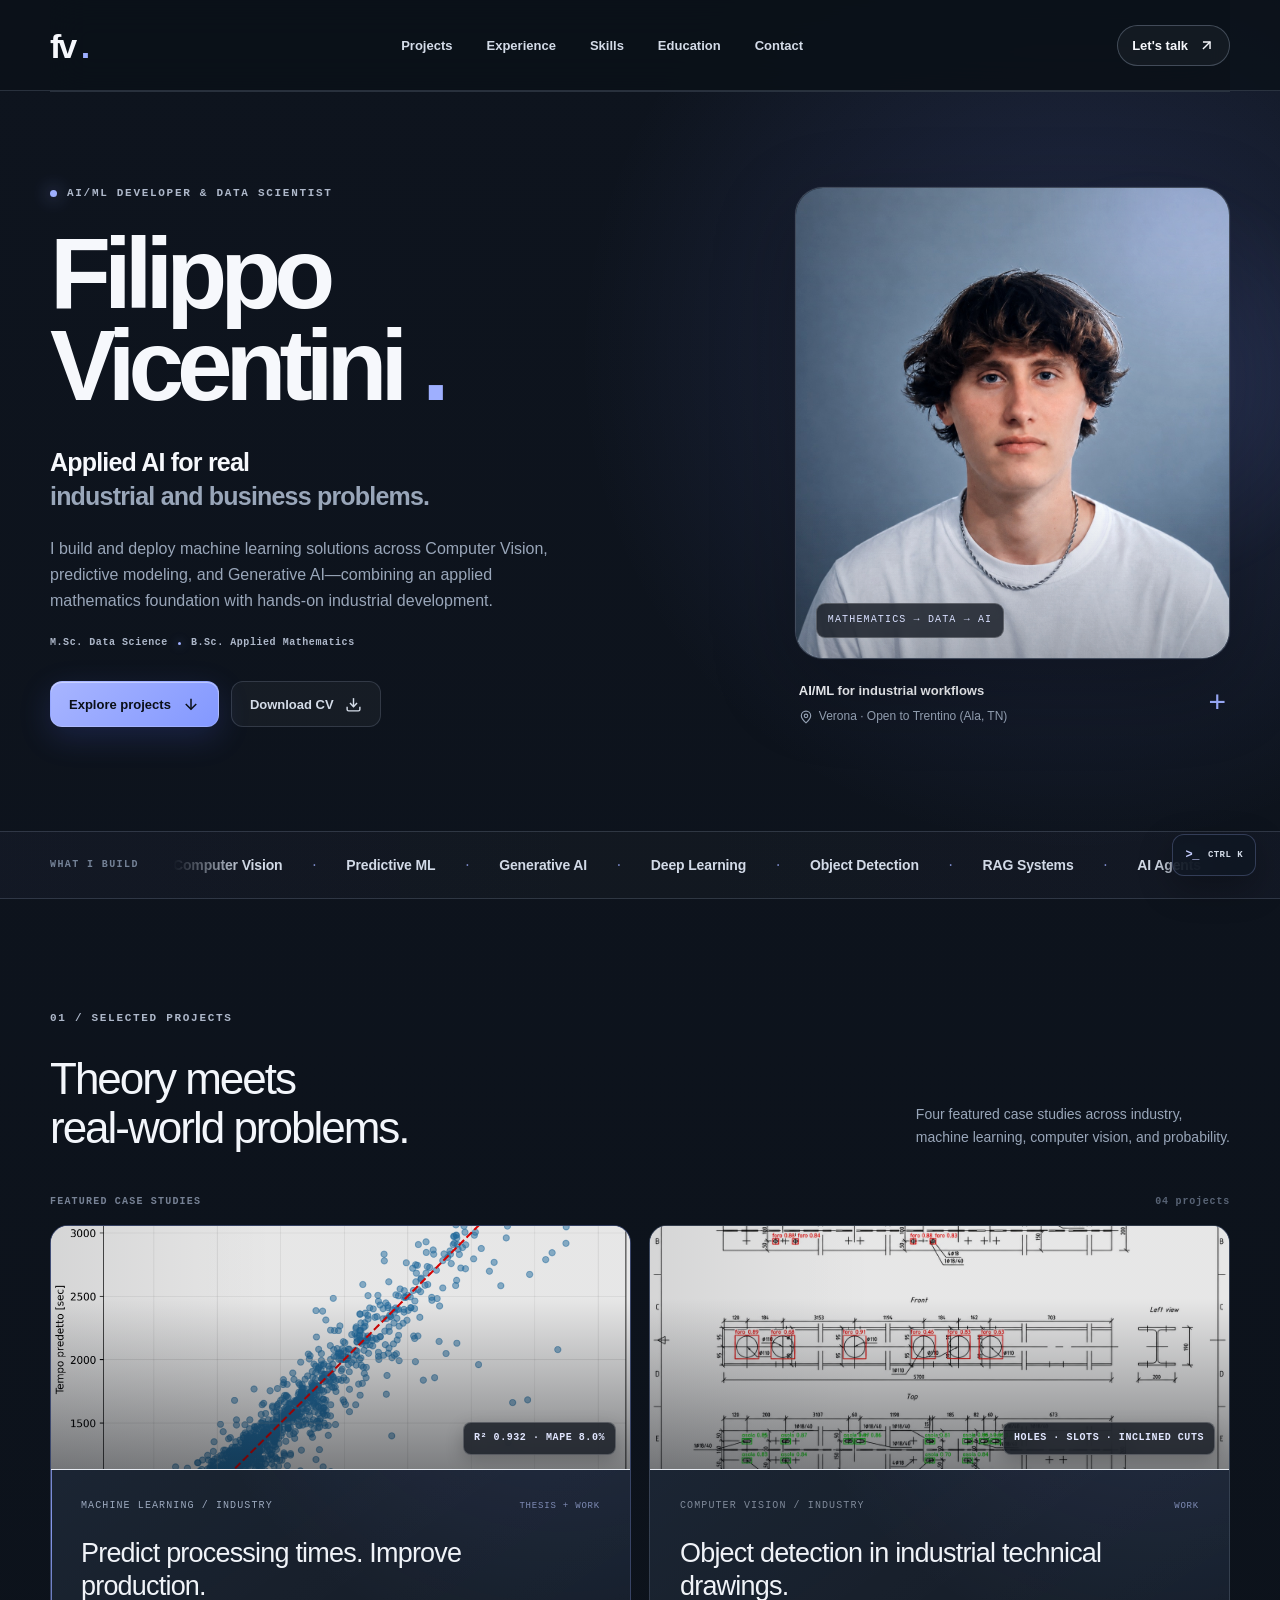
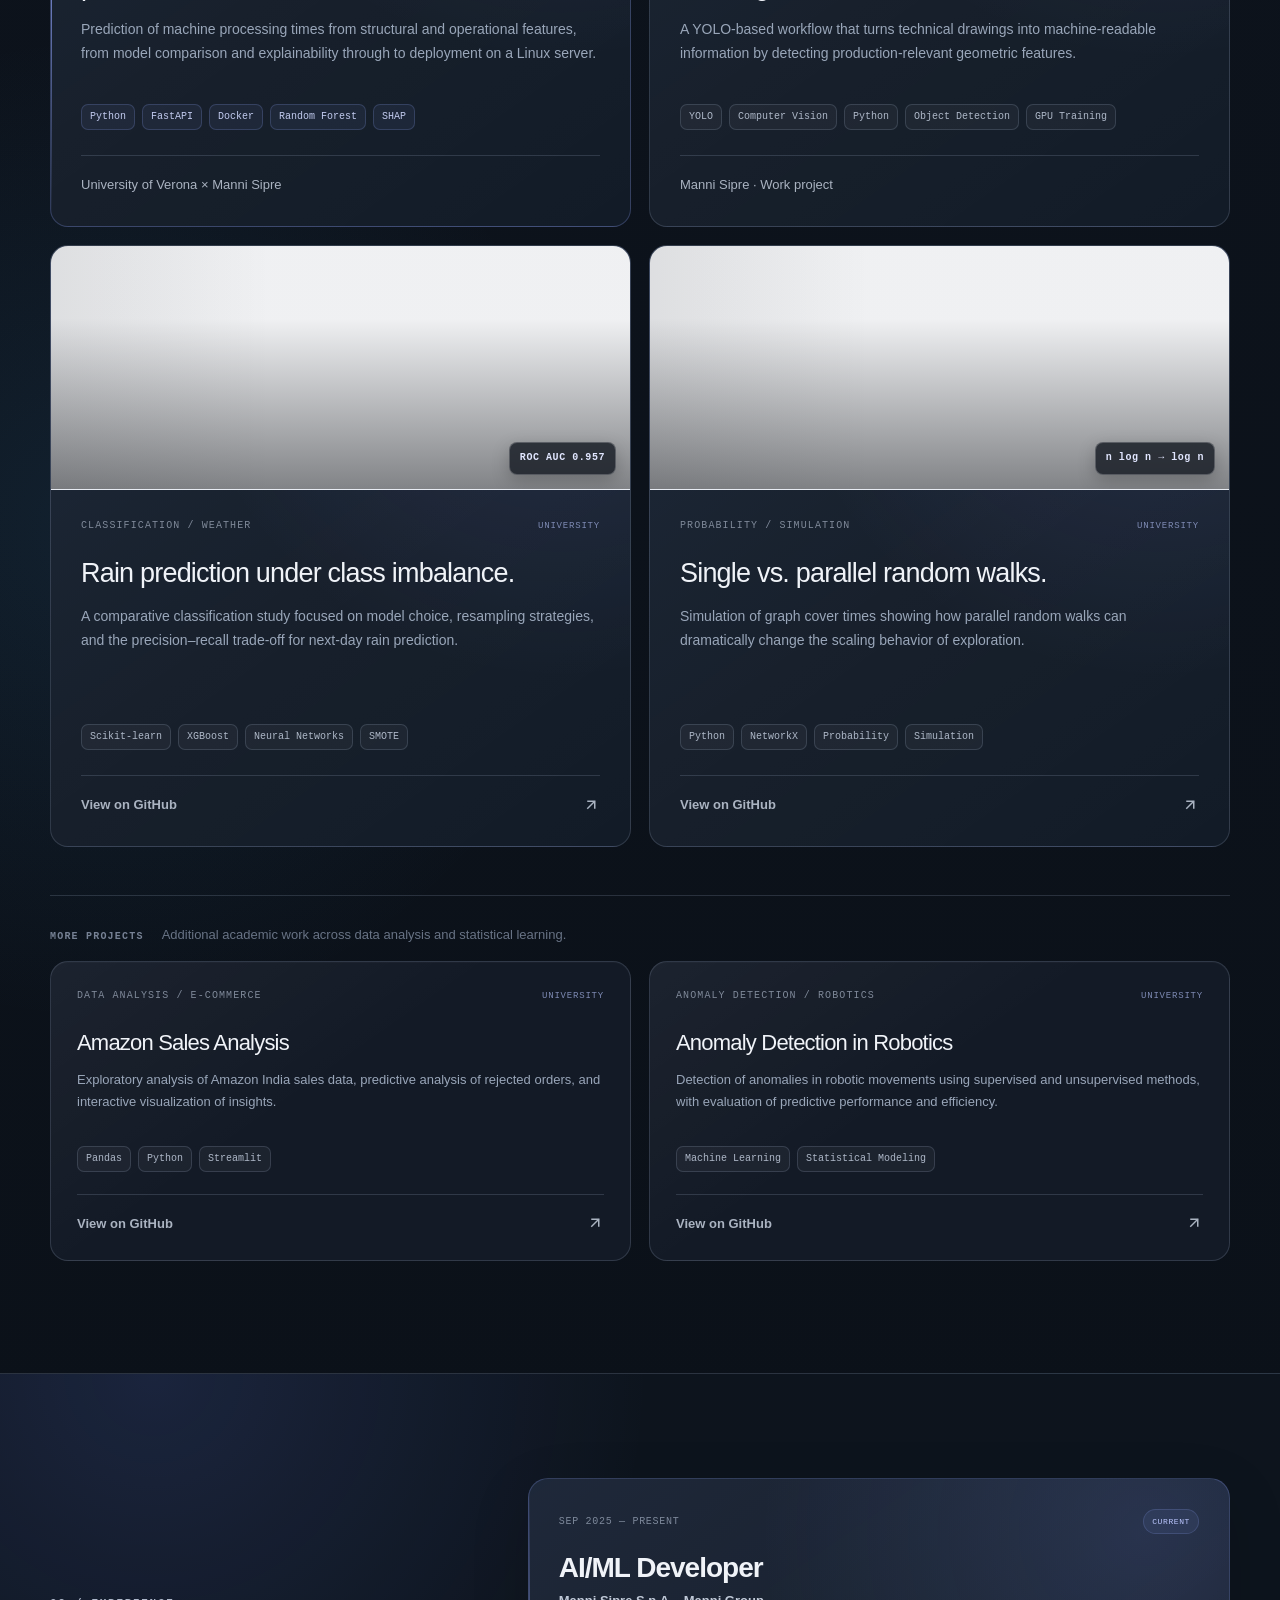
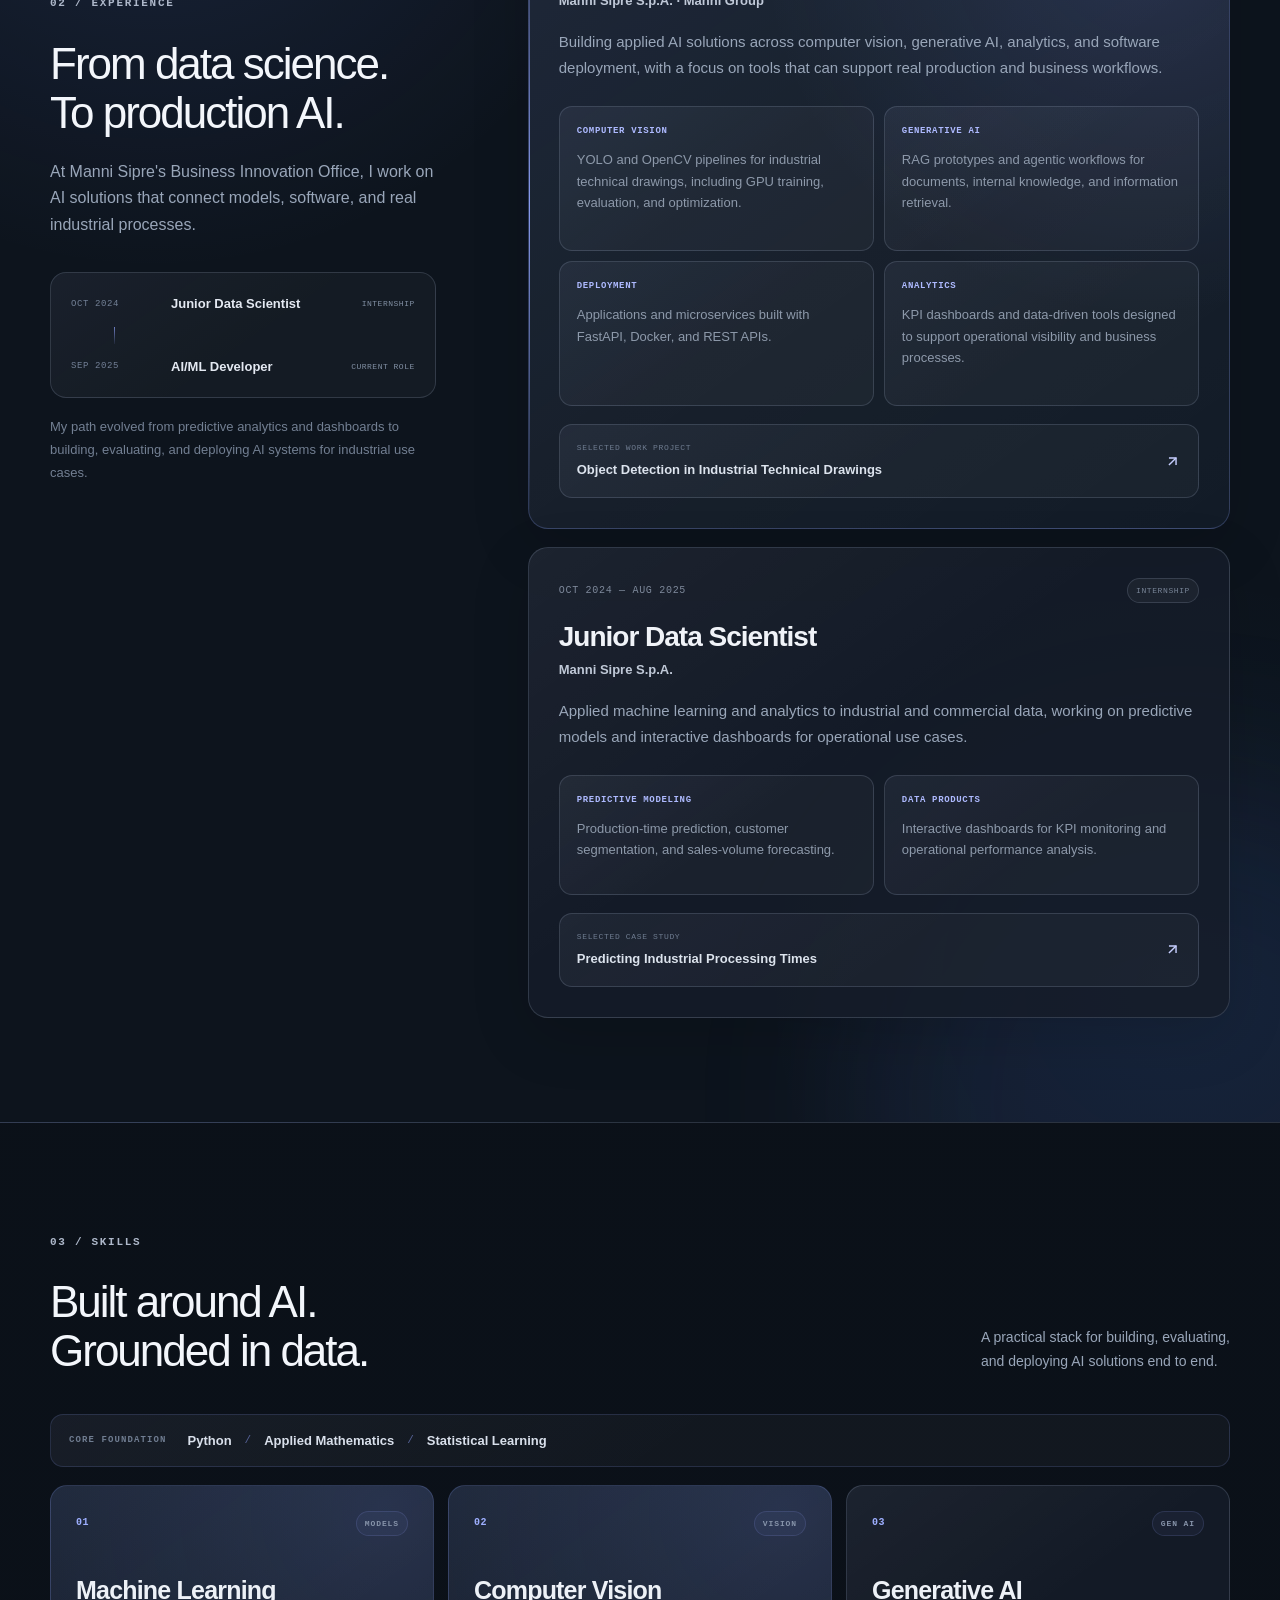
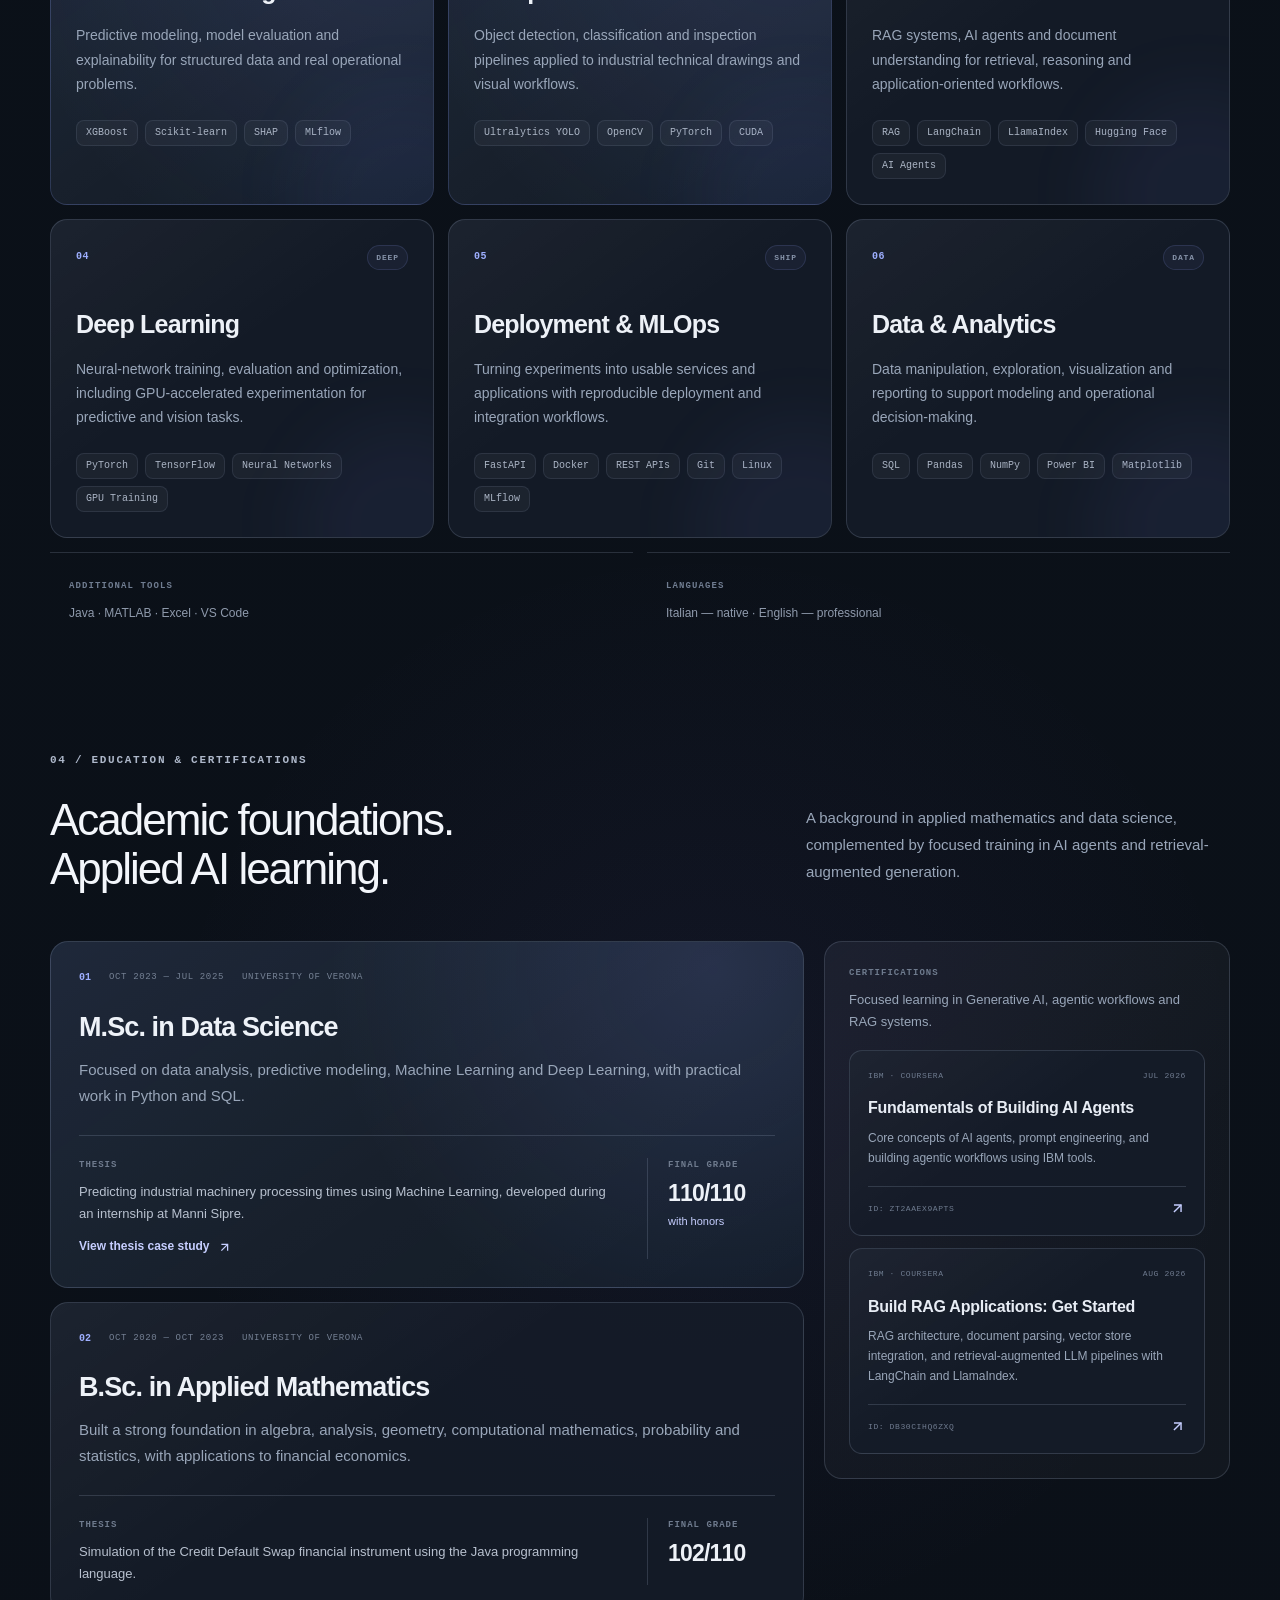
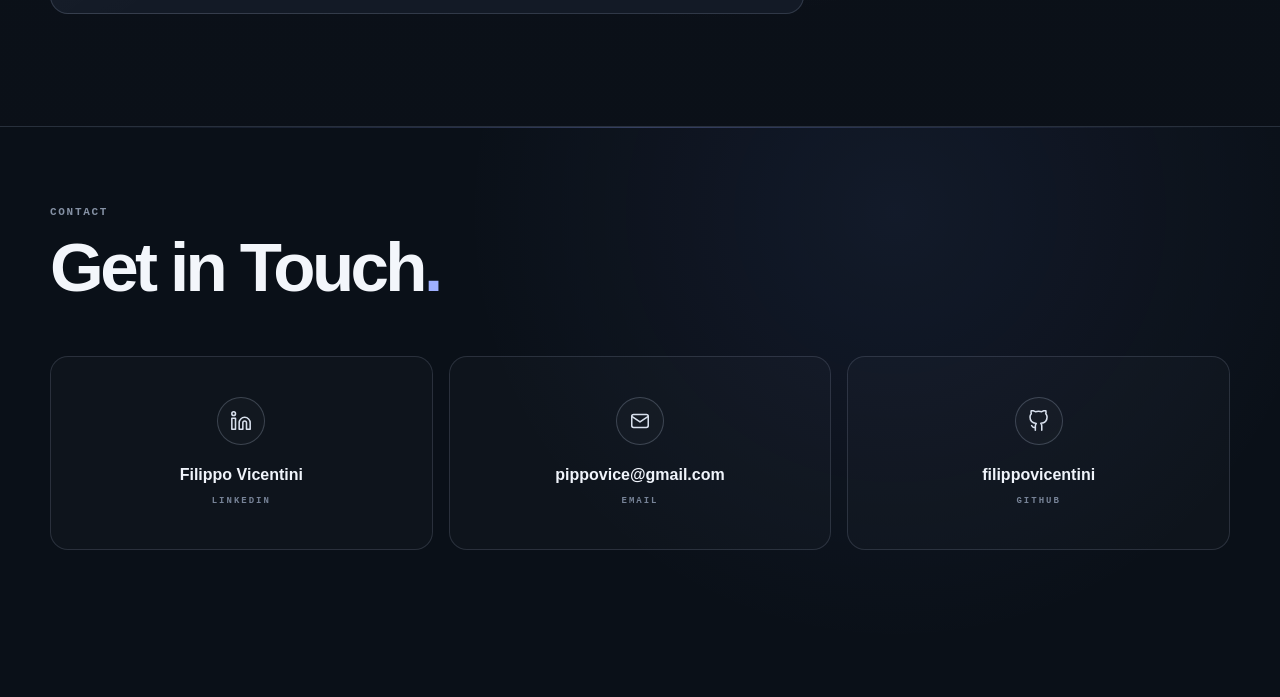
==== commit 68581fba: "Redesign mobile UX, align skills and update CV" ====
--- a/index.html
+++ b/index.html
@@ -1,1245 +1,1298 @@
 <!DOCTYPE html>
+
 <html lang="en">
- <head>
-  <meta charset="utf-8"/>
-  <meta content="width=device-width, initial-scale=1" name="viewport"/>
-  <meta content="#0b1119" name="theme-color"/>
-  <meta content="Filippo Vicentini portfolio: Computer Vision, Generative AI, and Machine Learning for industrial processes. Projects, experience, and skills." name="description"/>
-  <title>
+<head>
+<meta charset="utf-8"/>
+<meta content="width=device-width, initial-scale=1" name="viewport"/>
+<meta content="#0b1119" name="theme-color"/>
+<meta content="Filippo Vicentini portfolio: Computer Vision, Generative AI, and Machine Learning for industrial processes. Projects, experience, and skills." name="description"/>
+<title>
    Filippo Vicentini | AI/ML Developer &amp; Data Scientist
   </title>
-  <link href="./favicon.svg" rel="icon" type="image/svg+xml"/>
-  <link href="./styles.css" rel="stylesheet"/>
- </head>
- <body>
-  <a class="skip" href="#main">
+<link href="./favicon.svg" rel="icon" type="image/svg+xml"/>
+<link href="./styles.css" rel="stylesheet"/>
+<link href="./mobile-skills.css?v=9" rel="stylesheet"/>
+</head>
+<body>
+<a class="skip" href="#main">
    Skip to content
   </a>
-  <header class="wrap header">
-   <a aria-label="Back to top" class="brand" href="#">
+<header class="wrap header">
+<a aria-label="Back to top" class="brand" href="#">
     fv
     <span>
      .
     </span>
-   </a>
-   <nav aria-label="Main navigation">
-    <a href="#progetti">
+</a>
+<nav aria-label="Main navigation">
+<a href="#progetti">
      Projects
     </a>
-    <a href="#esperienza">
+<a href="#esperienza">
      Experience
     </a>
-    <a href="#competenze">
+<a href="#competenze">
      Skills
     </a>
-    <a href="#education">
+<a href="#education">
      Education
     </a>
-    <a href="#contact">
+<a href="#contact">
      Contact
     </a>
-   </nav>
-   <a class="nav-contact" href="mailto:pippovice@gmail.com">
+</nav>
+<a class="nav-contact" href="mailto:pippovice@gmail.com">
     Let's talk
     <svg aria-hidden="true" fill="none" height="17" stroke="currentColor" stroke-width="2" viewbox="0 0 24 24" width="17">
-     <path d="M7 17 17 7">
-     </path>
-     <path d="M7 7h10v10">
-     </path>
-    </svg>
-   </a>
-  </header>
-  <main id="main">
-   <section class="hero wrap">
-    <div>
-     <p class="eyebrow">
-      <span class="dot">
-      </span>
+<path d="M7 17 17 7">
+</path>
+<path d="M7 7h10v10">
+</path>
+</svg>
+</a>
+</header>
+<main id="main">
+<section class="hero wrap">
+<div>
+<p class="eyebrow">
+<span class="dot">
+</span>
       AI/ML DEVELOPER &amp; DATA SCIENTIST
      </p>
-     <h1>
+<h1>
       Filippo
       <br/>
       Vicentini
       <span>
        .
       </span>
-     </h1>
-     <p class="statement">
+</h1>
+<p class="statement">
       Applied AI for real
       <br/>
-      <span>
-       industrial problems.
+<span>
+       industrial and business problems.
       </span>
+</p>
+<p class="mobile-only mobile-hero-focus">
+      Computer Vision <span aria-hidden="true">·</span> Generative AI <span aria-hidden="true">·</span> Predictive ML
      </p>
-     <p class="intro">
-      I build and deploy machine learning solutions across Computer Vision, predictive modeling, and Generative AI&mdash;combining an applied mathematics foundation with hands-on industrial development.
+<p class="intro">
+      I build and deploy machine learning solutions across Computer Vision, predictive modeling, and Generative AI—combining an applied mathematics foundation with hands-on industrial development.
      </p>
-     <div aria-label="Academic background" class="hero-credentials">
-      <span>
+<div aria-label="Academic background" class="hero-credentials">
+<span>
        M.Sc. Data Science
       </span>
-      <i aria-hidden="true">
-      </i>
-      <span>
+<i aria-hidden="true">
+</i>
+<span>
        B.Sc. Applied Mathematics
       </span>
-     </div>
-     <div class="actions">
-      <a class="primary" href="#progetti">
+</div>
+<div class="actions">
+<a class="primary" href="#progetti">
        Explore projects
        <svg aria-hidden="true" fill="none" height="18" stroke="currentColor" stroke-width="2" viewbox="0 0 24 24" width="18">
-        <path d="M12 5v14">
-        </path>
-        <path d="m19 12-7 7-7-7">
-        </path>
-       </svg>
-      </a>
-      <a class="secondary" download="" href="./cv-filippo-vicentini.pdf">
+<path d="M12 5v14">
+</path>
+<path d="m19 12-7 7-7-7">
+</path>
+</svg>
+</a>
+<a class="secondary" download="" href="./cv-filippo-vicentini.pdf">
        Download CV
        <svg aria-hidden="true" fill="none" height="17" stroke="currentColor" stroke-width="2" viewbox="0 0 24 24" width="17">
-        <path d="M21 15v4a2 2 0 0 1-2 2H5a2 2 0 0 1-2-2v-4">
-        </path>
-        <path d="m7 10 5 5 5-5">
-        </path>
-        <path d="M12 15V3">
-        </path>
-       </svg>
-      </a>
-     </div>
-    </div>
-    <aside>
-     <div class="portrait">
-      <img alt="Portrait of Filippo Vicentini" decoding="async" fetchpriority="high" height="1254" src="./filippo.jpg" width="1254"/>
-      <span class="photo-label">
-       MATHEMATICS &rarr; DATA &rarr; AI
+<path d="M21 15v4a2 2 0 0 1-2 2H5a2 2 0 0 1-2-2v-4">
+</path>
+<path d="m7 10 5 5 5-5">
+</path>
+<path d="M12 15V3">
+</path>
+</svg>
+</a>
+</div>
+</div>
+<aside>
+<div class="portrait">
+<img alt="Portrait of Filippo Vicentini" decoding="async" fetchpriority="high" height="1254" src="./filippo.jpg" width="1254"/>
+<span class="photo-label">
+       MATHEMATICS → DATA → AI
       </span>
-     </div>
-     <div class="caption">
-      <div>
-       <strong>
+</div>
+<div class="caption">
+<div>
+<strong>
         AI/ML for industrial workflows
        </strong>
-       <span>
-        <svg aria-hidden="true" fill="none" height="14" stroke="currentColor" stroke-width="2" viewbox="0 0 24 24" width="14">
-         <path d="M20 10c0 5-8 12-8 12S4 15 4 10a8 8 0 1 1 16 0Z">
-         </path>
-         <circle cx="12" cy="10" r="3">
-         </circle>
-        </svg>
-        Verona &middot; Open to Trentino (Ala, TN)
+<span>
+<svg aria-hidden="true" fill="none" height="14" stroke="currentColor" stroke-width="2" viewbox="0 0 24 24" width="14">
+<path d="M20 10c0 5-8 12-8 12S4 15 4 10a8 8 0 1 1 16 0Z">
+</path>
+<circle cx="12" cy="10" r="3">
+</circle>
+</svg>
+        Verona · Open to Trentino (Ala, TN)
        </span>
-      </div>
-      <b aria-hidden="true">
+</div>
+<b aria-hidden="true">
        +
       </b>
-     </div>
-    </aside>
-   </section>
-   <div class="strip build-marquee">
-    <div class="wrap build-marquee-inner">
-     <span class="build-marquee-label">
+</div>
+</aside>
+</section>
+<div class="strip build-marquee">
+<div class="wrap build-marquee-inner">
+<span class="build-marquee-label">
       WHAT I BUILD
      </span>
-     <div class="build-marquee-window" aria-label="Computer Vision, Predictive ML, Generative AI, Deep Learning, Object Detection, RAG Systems, AI Agents, Data Analytics, Model Explainability, MLOps, API Deployment, GPU Training">
-      <div class="build-marquee-track">
-       <div class="build-marquee-set">
-        <strong>Computer Vision</strong>
-        <span class="build-marquee-sep" aria-hidden="true">·</span>
-        <strong>Predictive ML</strong>
-        <span class="build-marquee-sep" aria-hidden="true">·</span>
-        <strong>Generative AI</strong>
-        <span class="build-marquee-sep" aria-hidden="true">·</span>
-        <strong>Deep Learning</strong>
-        <span class="build-marquee-sep" aria-hidden="true">·</span>
-        <strong>Object Detection</strong>
-        <span class="build-marquee-sep" aria-hidden="true">·</span>
-        <strong>RAG Systems</strong>
-        <span class="build-marquee-sep" aria-hidden="true">·</span>
-        <strong>AI Agents</strong>
-        <span class="build-marquee-sep" aria-hidden="true">·</span>
-        <strong>Data Analytics</strong>
-        <span class="build-marquee-sep" aria-hidden="true">·</span>
-        <strong>Model Explainability</strong>
-        <span class="build-marquee-sep" aria-hidden="true">·</span>
-        <strong>MLOps</strong>
-        <span class="build-marquee-sep" aria-hidden="true">·</span>
-        <strong>API Deployment</strong>
-        <span class="build-marquee-sep" aria-hidden="true">·</span>
-        <strong>GPU Training</strong>
-        <span class="build-marquee-sep" aria-hidden="true">·</span>
-       </div>
-       <div class="build-marquee-set" aria-hidden="true">
-        <strong>Computer Vision</strong>
-        <span class="build-marquee-sep" aria-hidden="true">·</span>
-        <strong>Predictive ML</strong>
-        <span class="build-marquee-sep" aria-hidden="true">·</span>
-        <strong>Generative AI</strong>
-        <span class="build-marquee-sep" aria-hidden="true">·</span>
-        <strong>Deep Learning</strong>
-        <span class="build-marquee-sep" aria-hidden="true">·</span>
-        <strong>Object Detection</strong>
-        <span class="build-marquee-sep" aria-hidden="true">·</span>
-        <strong>RAG Systems</strong>
-        <span class="build-marquee-sep" aria-hidden="true">·</span>
-        <strong>AI Agents</strong>
-        <span class="build-marquee-sep" aria-hidden="true">·</span>
-        <strong>Data Analytics</strong>
-        <span class="build-marquee-sep" aria-hidden="true">·</span>
-        <strong>Model Explainability</strong>
-        <span class="build-marquee-sep" aria-hidden="true">·</span>
-        <strong>MLOps</strong>
-        <span class="build-marquee-sep" aria-hidden="true">·</span>
-        <strong>API Deployment</strong>
-        <span class="build-marquee-sep" aria-hidden="true">·</span>
-        <strong>GPU Training</strong>
-        <span class="build-marquee-sep" aria-hidden="true">·</span>
-       </div>
-       <div class="build-marquee-set" aria-hidden="true">
-        <strong>Computer Vision</strong>
-        <span class="build-marquee-sep" aria-hidden="true">·</span>
-        <strong>Predictive ML</strong>
-        <span class="build-marquee-sep" aria-hidden="true">·</span>
-        <strong>Generative AI</strong>
-        <span class="build-marquee-sep" aria-hidden="true">·</span>
-        <strong>Deep Learning</strong>
-        <span class="build-marquee-sep" aria-hidden="true">·</span>
-        <strong>Object Detection</strong>
-        <span class="build-marquee-sep" aria-hidden="true">·</span>
-        <strong>RAG Systems</strong>
-        <span class="build-marquee-sep" aria-hidden="true">·</span>
-        <strong>AI Agents</strong>
-        <span class="build-marquee-sep" aria-hidden="true">·</span>
-        <strong>Data Analytics</strong>
-        <span class="build-marquee-sep" aria-hidden="true">·</span>
-        <strong>Model Explainability</strong>
-        <span class="build-marquee-sep" aria-hidden="true">·</span>
-        <strong>MLOps</strong>
-        <span class="build-marquee-sep" aria-hidden="true">·</span>
-        <strong>API Deployment</strong>
-        <span class="build-marquee-sep" aria-hidden="true">·</span>
-        <strong>GPU Training</strong>
-        <span class="build-marquee-sep" aria-hidden="true">·</span>
-       </div>
-      </div>
-     </div>
-    </div>
-   </div>
-   <section class="section wrap" id="progetti">
-    <div class="heading projects-heading">
-     <div>
-      <p class="eyebrow">
+<div aria-label="Computer Vision, Predictive ML, Generative AI, Deep Learning, Object Detection, RAG Systems, AI Agents, Data Analytics, Model Explainability, MLOps, API Deployment, GPU Training" class="build-marquee-window">
+<div class="build-marquee-track">
+<div class="build-marquee-set">
+<strong>Computer Vision</strong>
+<span aria-hidden="true" class="build-marquee-sep">·</span>
+<strong>Predictive ML</strong>
+<span aria-hidden="true" class="build-marquee-sep">·</span>
+<strong>Generative AI</strong>
+<span aria-hidden="true" class="build-marquee-sep">·</span>
+<strong>Deep Learning</strong>
+<span aria-hidden="true" class="build-marquee-sep">·</span>
+<strong>Object Detection</strong>
+<span aria-hidden="true" class="build-marquee-sep">·</span>
+<strong>RAG Systems</strong>
+<span aria-hidden="true" class="build-marquee-sep">·</span>
+<strong>AI Agents</strong>
+<span aria-hidden="true" class="build-marquee-sep">·</span>
+<strong>Data Analytics</strong>
+<span aria-hidden="true" class="build-marquee-sep">·</span>
+<strong>Model Explainability</strong>
+<span aria-hidden="true" class="build-marquee-sep">·</span>
+<strong>MLOps</strong>
+<span aria-hidden="true" class="build-marquee-sep">·</span>
+<strong>API Deployment</strong>
+<span aria-hidden="true" class="build-marquee-sep">·</span>
+<strong>GPU Training</strong>
+<span aria-hidden="true" class="build-marquee-sep">·</span>
+</div>
+<div aria-hidden="true" class="build-marquee-set">
+<strong>Computer Vision</strong>
+<span aria-hidden="true" class="build-marquee-sep">·</span>
+<strong>Predictive ML</strong>
+<span aria-hidden="true" class="build-marquee-sep">·</span>
+<strong>Generative AI</strong>
+<span aria-hidden="true" class="build-marquee-sep">·</span>
+<strong>Deep Learning</strong>
+<span aria-hidden="true" class="build-marquee-sep">·</span>
+<strong>Object Detection</strong>
+<span aria-hidden="true" class="build-marquee-sep">·</span>
+<strong>RAG Systems</strong>
+<span aria-hidden="true" class="build-marquee-sep">·</span>
+<strong>AI Agents</strong>
+<span aria-hidden="true" class="build-marquee-sep">·</span>
+<strong>Data Analytics</strong>
+<span aria-hidden="true" class="build-marquee-sep">·</span>
+<strong>Model Explainability</strong>
+<span aria-hidden="true" class="build-marquee-sep">·</span>
+<strong>MLOps</strong>
+<span aria-hidden="true" class="build-marquee-sep">·</span>
+<strong>API Deployment</strong>
+<span aria-hidden="true" class="build-marquee-sep">·</span>
+<strong>GPU Training</strong>
+<span aria-hidden="true" class="build-marquee-sep">·</span>
+</div>
+<div aria-hidden="true" class="build-marquee-set">
+<strong>Computer Vision</strong>
+<span aria-hidden="true" class="build-marquee-sep">·</span>
+<strong>Predictive ML</strong>
+<span aria-hidden="true" class="build-marquee-sep">·</span>
+<strong>Generative AI</strong>
+<span aria-hidden="true" class="build-marquee-sep">·</span>
+<strong>Deep Learning</strong>
+<span aria-hidden="true" class="build-marquee-sep">·</span>
+<strong>Object Detection</strong>
+<span aria-hidden="true" class="build-marquee-sep">·</span>
+<strong>RAG Systems</strong>
+<span aria-hidden="true" class="build-marquee-sep">·</span>
+<strong>AI Agents</strong>
+<span aria-hidden="true" class="build-marquee-sep">·</span>
+<strong>Data Analytics</strong>
+<span aria-hidden="true" class="build-marquee-sep">·</span>
+<strong>Model Explainability</strong>
+<span aria-hidden="true" class="build-marquee-sep">·</span>
+<strong>MLOps</strong>
+<span aria-hidden="true" class="build-marquee-sep">·</span>
+<strong>API Deployment</strong>
+<span aria-hidden="true" class="build-marquee-sep">·</span>
+<strong>GPU Training</strong>
+<span aria-hidden="true" class="build-marquee-sep">·</span>
+</div>
+</div>
+</div>
+</div>
+</div>
+<section class="section wrap" id="progetti">
+<div class="heading projects-heading">
+<div>
+<p class="eyebrow">
        01 / SELECTED PROJECTS
       </p>
-      <h2>
+<h2>
        Theory meets
        <br/>
        real-world problems.
       </h2>
-     </div>
-     <p>
+</div>
+<p>
       Four featured case studies across industry,
       <br/>
       machine learning, computer vision, and probability.
      </p>
-    </div>
-    <div class="projects-section-label">
-     <span>
+</div>
+<div class="projects-section-label">
+<span>
       FEATURED CASE STUDIES
      </span>
-     <span>
+<span>
       04 projects
      </span>
-    </div>
-    <div class="projects-featured">
-     <article class="project project--showcase featured">
-      <a aria-label="Read case study: Predicting Industrial Processing Times" class="project-card-link" href="./projects/industrial-processing-times.html">
-      </a>
-      <div class="project-media">
-       <img alt="Predicted versus actual industrial processing times on the validation set" decoding="async" height="2043" loading="lazy" src="./images/processing-times/predicted-vs-actual-validation.png" width="2048"/>
-       <div class="project-media-shade">
-       </div>
-       <span class="project-signal">
-        R&sup2; 0.932 &middot; MAPE 8.0%
+</div>
+<div aria-label="Featured projects for mobile" class="mobile-only mobile-project-grid">
+<article class="mobile-project-card">
+<div class="mobile-project-media">
+<img alt="Predicted versus actual industrial processing times" decoding="async" loading="lazy" src="./images/processing-times/predicted-vs-actual-validation.png"/>
+<span class="mobile-project-signal">R² .932</span>
+</div>
+<div class="mobile-project-copy">
+<span class="mobile-project-kicker">INDUSTRIAL ML</span>
+<h3>Processing Times</h3>
+<div class="mobile-project-actions">
+<a href="./projects/industrial-processing-times.html">More info</a>
+<span aria-label="Private work code" class="mobile-project-action-muted">Private code</span>
+</div>
+</div>
+</article>
+<article class="mobile-project-card">
+<div class="mobile-project-media">
+<img alt="Anonymized industrial technical drawing with YOLO detections" decoding="async" loading="lazy" src="./images/yolo/yolo-holes-slots-anonymized.png"/>
+<span class="mobile-project-signal">YOLO · 3 classes</span>
+</div>
+<div class="mobile-project-copy">
+<span class="mobile-project-kicker">COMPUTER VISION</span>
+<h3>Technical Drawing Detection</h3>
+<div class="mobile-project-actions">
+<a href="./projects/yolo-technical-drawings.html">More info</a>
+<span aria-label="Private work code" class="mobile-project-action-muted">Private code</span>
+</div>
+</div>
+</article>
+<article class="mobile-project-card">
+<div class="mobile-project-media">
+<img alt="Rain prediction evaluation metrics" decoding="async" loading="lazy" src="./images/rain/rain-evaluation-panel.png"/>
+<span class="mobile-project-signal">AUC .957</span>
+</div>
+<div class="mobile-project-copy">
+<span class="mobile-project-kicker">CLASSIFICATION</span>
+<h3>Rain Prediction</h3>
+<div class="mobile-project-actions">
+<a href="./projects/rain-prediction.html">More info</a>
+<a href="https://github.com/filippovicentini/machine_learning_UNIVR" rel="noreferrer" target="_blank">View GitHub</a>
+</div>
+</div>
+</article>
+<article class="mobile-project-card">
+<div class="mobile-project-media">
+<img alt="Single versus parallel random walk scaling" decoding="async" loading="lazy" src="./images/random-walk/single-vs-parallel-scaling.png"/>
+<span class="mobile-project-signal">n log n → log n</span>
+</div>
+<div class="mobile-project-copy">
+<span class="mobile-project-kicker">PROBABILITY</span>
+<h3>Parallel Random Walks</h3>
+<div class="mobile-project-actions">
+<a href="./projects/single-vs-parallel-random-walk.html">More info</a>
+<a href="https://github.com/filippovicentini/single-vs-parallel-random-walk" rel="noreferrer" target="_blank">View GitHub</a>
+</div>
+</div>
+</article>
+</div>
+<div class="projects-featured">
+<article class="project project--showcase featured">
+<a aria-label="Read case study: Predicting Industrial Processing Times" class="project-card-link" href="./projects/industrial-processing-times.html">
+</a>
+<div class="project-media">
+<img alt="Predicted versus actual industrial processing times on the validation set" decoding="async" height="2043" loading="lazy" src="./images/processing-times/predicted-vs-actual-validation.png" width="2048"/>
+<div class="project-media-shade">
+</div>
+<span class="project-signal">
+        R² 0.932 · MAPE 8.0%
        </span>
-      </div>
-      <div class="project-body">
-       <div class="project-top">
-        <span>
+</div>
+<div class="project-body">
+<div class="project-top">
+<span>
          MACHINE LEARNING / INDUSTRY
         </span>
-        <span class="project-context">
+<span class="project-context">
          THESIS + WORK
         </span>
-       </div>
-       <h3>
+</div>
+<h3>
         Predict processing times. Improve production.
        </h3>
-       <p class="project-summary">
+<p class="project-summary">
         Prediction of machine processing times from structural and operational features, from model comparison and explainability through to deployment on a Linux server.
        </p>
-       <ul class="tags">
-        <li>
+<ul class="tags">
+<li>
          Python
         </li>
-        <li>
+<li>
          FastAPI
         </li>
-        <li>
+<li>
          Docker
         </li>
-        <li>
+<li>
          Random Forest
         </li>
-        <li>
+<li>
          SHAP
         </li>
-       </ul>
-       <div class="project-bottom">
-        University of Verona &times; Manni Sipre
+</ul>
+<div class="project-bottom">
+        University of Verona × Manni Sipre
        </div>
-      </div>
-     </article>
-     <article class="project project--showcase">
-      <a aria-label="Read case study: Computer Vision for Industrial Technical Drawings" class="project-card-link" href="./projects/yolo-technical-drawings.html">
-      </a>
-      <div class="project-media">
-       <img alt="Anonymized industrial technical drawing with YOLO detections for holes and slots" decoding="async" height="1086" loading="lazy" src="./images/yolo/yolo-holes-slots-anonymized.png" width="1448"/>
-       <div class="project-media-shade">
-       </div>
-       <span class="project-signal">
-        HOLES &middot; SLOTS &middot; INCLINED CUTS
+</div>
+</article>
+<article class="project project--showcase">
+<a aria-label="Read case study: Computer Vision for Industrial Technical Drawings" class="project-card-link" href="./projects/yolo-technical-drawings.html">
+</a>
+<div class="project-media">
+<img alt="Anonymized industrial technical drawing with YOLO detections for holes and slots" decoding="async" height="1086" loading="lazy" src="./images/yolo/yolo-holes-slots-anonymized.png" width="1448"/>
+<div class="project-media-shade">
+</div>
+<span class="project-signal">
+        HOLES · SLOTS · INCLINED CUTS
        </span>
-      </div>
-      <div class="project-body">
-       <div class="project-top">
-        <span>
+</div>
+<div class="project-body">
+<div class="project-top">
+<span>
          COMPUTER VISION / INDUSTRY
         </span>
-        <span class="project-context">
+<span class="project-context">
          WORK
         </span>
-       </div>
-       <h3>
+</div>
+<h3>
         Object detection in industrial technical drawings.
        </h3>
-       <p class="project-summary">
+<p class="project-summary">
         A YOLO-based workflow that turns technical drawings into machine-readable information by detecting production-relevant geometric features.
        </p>
-       <ul class="tags">
-        <li>
+<ul class="tags">
+<li>
          YOLO
         </li>
-        <li>
+<li>
          Computer Vision
         </li>
-        <li>
+<li>
          Python
         </li>
-        <li>
+<li>
          Object Detection
         </li>
-        <li>
+<li>
          GPU Training
         </li>
-       </ul>
-       <div class="project-bottom">
-        Manni Sipre &middot; Work project
+</ul>
+<div class="project-bottom">
+        Manni Sipre · Work project
        </div>
-      </div>
-     </article>
-     <article class="project project--showcase">
-      <a aria-label="Read case study: Machine Learning for Rain Prediction" class="project-card-link" href="./projects/rain-prediction.html">
-      </a>
-      <div class="project-media">
-       <img alt="ROC curve, precision recall curve, confusion matrix and residual distribution for rain prediction" decoding="async" height="636" loading="lazy" src="./images/rain/rain-evaluation-panel.png" width="1216"/>
-       <div class="project-media-shade">
-       </div>
-       <span class="project-signal">
+</div>
+</article>
+<article class="project project--showcase">
+<a aria-label="Read case study: Machine Learning for Rain Prediction" class="project-card-link" href="./projects/rain-prediction.html">
+</a>
+<div class="project-media">
+<img alt="ROC curve, precision recall curve, confusion matrix and residual distribution for rain prediction" decoding="async" height="636" loading="lazy" src="./images/rain/rain-evaluation-panel.png" width="1216"/>
+<div class="project-media-shade">
+</div>
+<span class="project-signal">
         ROC AUC 0.957
        </span>
-      </div>
-      <div class="project-body">
-       <div class="project-top">
-        <span>
+</div>
+<div class="project-body">
+<div class="project-top">
+<span>
          CLASSIFICATION / WEATHER
         </span>
-        <span class="project-context">
+<span class="project-context">
          UNIVERSITY
         </span>
-       </div>
-       <h3>
+</div>
+<h3>
         Rain prediction under class imbalance.
        </h3>
-       <p class="project-summary">
-        A comparative classification study focused on model choice, resampling strategies, and the precision&ndash;recall trade-off for next-day rain prediction.
+<p class="project-summary">
+        A comparative classification study focused on model choice, resampling strategies, and the precision–recall trade-off for next-day rain prediction.
        </p>
-       <ul class="tags">
-        <li>
+<ul class="tags">
+<li>
          Scikit-learn
         </li>
-        <li>
+<li>
          XGBoost
         </li>
-        <li>
+<li>
          Neural Networks
         </li>
-        <li>
+<li>
          SMOTE
         </li>
-       </ul>
-       <div class="project-bottom">
-        <a href="https://github.com/filippovicentini/machine_learning_UNIVR" rel="noreferrer" target="_blank">
+</ul>
+<div class="project-bottom">
+<a href="https://github.com/filippovicentini/machine_learning_UNIVR" rel="noreferrer" target="_blank">
          View on GitHub
          <svg aria-hidden="true" fill="none" height="18" stroke="currentColor" stroke-width="2" viewbox="0 0 24 24" width="18">
-          <path d="M7 17 17 7">
-          </path>
-          <path d="M7 7h10v10">
-          </path>
-         </svg>
-        </a>
-       </div>
-      </div>
-     </article>
-     <article class="project project--showcase">
-      <a aria-label="Read case study: Single vs Parallel Random Walks" class="project-card-link" href="./projects/single-vs-parallel-random-walk.html">
-      </a>
-      <div class="project-media">
-       <img alt="Comparison of single and parallel random walk cover-time scaling" decoding="async" height="593" loading="lazy" src="./images/random-walk/single-vs-parallel-scaling.png" width="1184"/>
-       <div class="project-media-shade">
-       </div>
-       <span class="project-signal">
-        n log n &rarr; log n
+<path d="M7 17 17 7">
+</path>
+<path d="M7 7h10v10">
+</path>
+</svg>
+</a>
+</div>
+</div>
+</article>
+<article class="project project--showcase">
+<a aria-label="Read case study: Single vs Parallel Random Walks" class="project-card-link" href="./projects/single-vs-parallel-random-walk.html">
+</a>
+<div class="project-media">
+<img alt="Comparison of single and parallel random walk cover-time scaling" decoding="async" height="593" loading="lazy" src="./images/random-walk/single-vs-parallel-scaling.png" width="1184"/>
+<div class="project-media-shade">
+</div>
+<span class="project-signal">
+        n log n → log n
        </span>
-      </div>
-      <div class="project-body">
-       <div class="project-top">
-        <span>
+</div>
+<div class="project-body">
+<div class="project-top">
+<span>
          PROBABILITY / SIMULATION
         </span>
-        <span class="project-context">
+<span class="project-context">
          UNIVERSITY
         </span>
-       </div>
-       <h3>
+</div>
+<h3>
         Single vs. parallel random walks.
        </h3>
-       <p class="project-summary">
+<p class="project-summary">
         Simulation of graph cover times showing how parallel random walks can dramatically change the scaling behavior of exploration.
        </p>
-       <ul class="tags">
-        <li>
+<ul class="tags">
+<li>
          Python
         </li>
-        <li>
+<li>
          NetworkX
         </li>
-        <li>
+<li>
          Probability
         </li>
-        <li>
+<li>
          Simulation
         </li>
-       </ul>
-       <div class="project-bottom">
-        <a href="https://github.com/filippovicentini/single-vs-parallel-random-walk" rel="noreferrer" target="_blank">
+</ul>
+<div class="project-bottom">
+<a href="https://github.com/filippovicentini/single-vs-parallel-random-walk" rel="noreferrer" target="_blank">
          View on GitHub
          <svg aria-hidden="true" fill="none" height="18" stroke="currentColor" stroke-width="2" viewbox="0 0 24 24" width="18">
-          <path d="M7 17 17 7">
-          </path>
-          <path d="M7 7h10v10">
-          </path>
-         </svg>
-        </a>
-       </div>
-      </div>
-     </article>
-    </div>
-    <div class="projects-secondary-header">
-     <div>
-      <span>
+<path d="M7 17 17 7">
+</path>
+<path d="M7 7h10v10">
+</path>
+</svg>
+</a>
+</div>
+</div>
+</article>
+</div>
+<a class="mobile-only mobile-more-projects" href="https://github.com/filippovicentini" rel="noreferrer" target="_blank">
+<span>
+<small>MORE PROJECTS</small>
+      View all repositories on GitHub
+     </span>
+<svg aria-hidden="true" fill="none" height="18" stroke="currentColor" stroke-width="2" viewbox="0 0 24 24" width="18">
+<path d="M7 17 17 7"></path>
+<path d="M7 7h10v10"></path>
+</svg>
+</a>
+<div class="projects-secondary-header">
+<div>
+<span>
        MORE PROJECTS
       </span>
-      <p>
+<p>
        Additional academic work across data analysis and statistical learning.
       </p>
-     </div>
-    </div>
-    <div class="projects-secondary">
-     <article class="project project--compact">
-      <a aria-label="Read case study: Amazon Sales Analysis" class="project-card-link" href="./projects/amazon-sales.html">
-      </a>
-      <div class="project-top">
-       <span>
+</div>
+</div>
+<div class="projects-secondary">
+<article class="project project--compact">
+<a aria-label="Read case study: Amazon Sales Analysis" class="project-card-link" href="./projects/amazon-sales.html">
+</a>
+<div class="project-top">
+<span>
         DATA ANALYSIS / E-COMMERCE
        </span>
-       <span class="project-context">
+<span class="project-context">
         UNIVERSITY
        </span>
-      </div>
-      <h3>
+</div>
+<h3>
        Amazon Sales Analysis
       </h3>
-      <p class="project-summary">
+<p class="project-summary">
        Exploratory analysis of Amazon India sales data, predictive analysis of rejected orders, and interactive visualization of insights.
       </p>
-      <ul class="tags">
-       <li>
+<ul class="tags">
+<li>
         Pandas
        </li>
-       <li>
+<li>
         Python
        </li>
-       <li>
+<li>
         Streamlit
        </li>
-      </ul>
-      <div class="project-bottom">
-       <a href="https://github.com/filippovicentini/AmazonSales" rel="noreferrer" target="_blank">
+</ul>
+<div class="project-bottom">
+<a href="https://github.com/filippovicentini/AmazonSales" rel="noreferrer" target="_blank">
         View on GitHub
         <svg aria-hidden="true" fill="none" height="18" stroke="currentColor" stroke-width="2" viewbox="0 0 24 24" width="18">
-         <path d="M7 17 17 7">
-         </path>
-         <path d="M7 7h10v10">
-         </path>
-        </svg>
-       </a>
-      </div>
-     </article>
-     <article class="project project--compact">
-      <a aria-label="Read case study: Anomaly Detection in Robotics" class="project-card-link" href="./projects/robotics-anomaly-detection.html">
-      </a>
-      <div class="project-top">
-       <span>
+<path d="M7 17 17 7">
+</path>
+<path d="M7 7h10v10">
+</path>
+</svg>
+</a>
+</div>
+</article>
+<article class="project project--compact">
+<a aria-label="Read case study: Anomaly Detection in Robotics" class="project-card-link" href="./projects/robotics-anomaly-detection.html">
+</a>
+<div class="project-top">
+<span>
         ANOMALY DETECTION / ROBOTICS
        </span>
-       <span class="project-context">
+<span class="project-context">
         UNIVERSITY
        </span>
-      </div>
-      <h3>
+</div>
+<h3>
        Anomaly Detection in Robotics
       </h3>
-      <p class="project-summary">
+<p class="project-summary">
        Detection of anomalies in robotic movements using supervised and unsupervised methods, with evaluation of predictive performance and efficiency.
       </p>
-      <ul class="tags">
-       <li>
+<ul class="tags">
+<li>
         Machine Learning
        </li>
-       <li>
+<li>
         Statistical Modeling
        </li>
-      </ul>
-      <div class="project-bottom">
-       <a href="https://github.com/Moster2698/StatisticalLearning" rel="noreferrer" target="_blank">
+</ul>
+<div class="project-bottom">
+<a href="https://github.com/Moster2698/StatisticalLearning" rel="noreferrer" target="_blank">
         View on GitHub
         <svg aria-hidden="true" fill="none" height="18" stroke="currentColor" stroke-width="2" viewbox="0 0 24 24" width="18">
-         <path d="M7 17 17 7">
-         </path>
-         <path d="M7 7h10v10">
-         </path>
-        </svg>
-       </a>
-      </div>
-     </article>
-    </div>
-   </section>
-   <section class="experience" id="esperienza">
-    <div class="wrap experience-grid">
-     <div class="experience-intro">
-      <p class="eyebrow">
+<path d="M7 17 17 7">
+</path>
+<path d="M7 7h10v10">
+</path>
+</svg>
+</a>
+</div>
+</article>
+</div>
+</section>
+<section class="experience" id="esperienza">
+<div class="wrap experience-grid">
+<div class="experience-intro">
+<p class="eyebrow">
        02 / EXPERIENCE
       </p>
-      <h2>
+<h2>
        From data science.
        <br/>
        To production AI.
       </h2>
-      <p class="intro">
+<p class="intro">
        At Manni Sipre's Business Innovation Office, I work on AI solutions that connect models, software, and real industrial processes.
       </p>
-      <div aria-label="Professional progression at Manni Sipre" class="experience-path">
-       <div>
-        <span>
+<div aria-label="Professional progression at Manni Sipre" class="experience-path">
+<div>
+<span>
          OCT 2024
         </span>
-        <strong>
+<strong>
          Junior Data Scientist
         </strong>
-        <small>
+<small>
          Internship
         </small>
-       </div>
-       <i aria-hidden="true">
-       </i>
-       <div>
-        <span>
+</div>
+<i aria-hidden="true">
+</i>
+<div>
+<span>
          SEP 2025
         </span>
-        <strong>
+<strong>
          AI/ML Developer
         </strong>
-        <small>
+<small>
          Current role
         </small>
-       </div>
-      </div>
-      <p class="experience-note">
+</div>
+</div>
+<p class="experience-note">
        My path evolved from predictive analytics and dashboards to building, evaluating, and deploying AI systems for industrial use cases.
       </p>
-     </div>
-     <div class="experience-roles">
-      <article class="experience-role experience-role-current">
-       <div class="role-topline">
-        <p class="date">
-         SEP 2025 &mdash; PRESENT
+</div>
+<div aria-label="Professional experience timeline" class="mobile-only mobile-experience-timeline">
+<article class="mobile-experience-item is-current">
+<div class="mobile-experience-meta">
+<span>SEP 2025 — PRESENT</span>
+<strong>CURRENT</strong>
+</div>
+<h3>AI/ML Developer</h3>
+<p class="mobile-experience-company">Manni Sipre S.p.A. · Manni Group</p>
+<p class="mobile-experience-focus">Computer Vision · Generative AI · Deployment · Analytics</p>
+<a href="./projects/yolo-technical-drawings.html">
+        Object Detection in Industrial Technical Drawings
+        <span aria-hidden="true">↗</span>
+</a>
+</article>
+<article class="mobile-experience-item">
+<div class="mobile-experience-meta">
+<span>OCT 2024 — AUG 2025</span>
+<strong>INTERNSHIP</strong>
+</div>
+<h3>Junior Data Scientist</h3>
+<p class="mobile-experience-company">Manni Sipre S.p.A.</p>
+<p class="mobile-experience-focus">Predictive Modeling · Analytics · Data Products</p>
+<a href="./projects/industrial-processing-times.html">
+        Predicting Industrial Processing Times
+        <span aria-hidden="true">↗</span>
+</a>
+</article>
+</div>
+<div class="experience-roles">
+<article class="experience-role experience-role-current">
+<div class="role-topline">
+<p class="date">
+         SEP 2025 — PRESENT
         </p>
-        <span class="role-status">
+<span class="role-status">
          CURRENT
         </span>
-       </div>
-       <h3>
+</div>
+<h3>
         AI/ML Developer
        </h3>
-       <p class="company">
-        Manni Sipre S.p.A. &middot; Manni Group
+<p class="company">
+        Manni Sipre S.p.A. · Manni Group
        </p>
-       <p class="role-summary">
+<p class="mobile-only mobile-role-focus">
+        Computer Vision <span aria-hidden="true">·</span> Generative AI <span aria-hidden="true">·</span> Deployment <span aria-hidden="true">·</span> Analytics
+       </p>
+<p class="role-summary">
         Building applied AI solutions across computer vision, generative AI, analytics, and software deployment, with a focus on tools that can support real production and business workflows.
        </p>
-       <div class="role-focus-grid">
-        <div>
-         <span>
+<div class="role-focus-grid">
+<div>
+<span>
           Computer Vision
          </span>
-         <p>
+<p>
           YOLO and OpenCV pipelines for industrial technical drawings, including GPU training, evaluation, and optimization.
          </p>
-        </div>
-        <div>
-         <span>
+</div>
+<div>
+<span>
           Generative AI
          </span>
-         <p>
+<p>
           RAG prototypes and agentic workflows for documents, internal knowledge, and information retrieval.
          </p>
-        </div>
-        <div>
-         <span>
+</div>
+<div>
+<span>
           Deployment
          </span>
-         <p>
+<p>
           Applications and microservices built with FastAPI, Docker, and REST APIs.
          </p>
-        </div>
-        <div>
-         <span>
+</div>
+<div>
+<span>
           Analytics
          </span>
-         <p>
+<p>
           KPI dashboards and data-driven tools designed to support operational visibility and business processes.
          </p>
-        </div>
-       </div>
-       <a class="experience-project-link" href="./projects/yolo-technical-drawings.html">
-        <span>
+</div>
+</div>
+<a class="experience-project-link" href="./projects/yolo-technical-drawings.html">
+<span>
          SELECTED WORK PROJECT
         </span>
-        <strong>
+<strong>
          Object Detection in Industrial Technical Drawings
         </strong>
-        <svg aria-hidden="true" fill="none" height="17" stroke="currentColor" stroke-width="2" viewbox="0 0 24 24" width="17">
-         <path d="M7 17 17 7">
-         </path>
-         <path d="M7 7h10v10">
-         </path>
-        </svg>
-       </a>
-      </article>
-      <article class="experience-role">
-       <div class="role-topline">
-        <p class="date">
-         OCT 2024 &mdash; AUG 2025
+<svg aria-hidden="true" fill="none" height="17" stroke="currentColor" stroke-width="2" viewbox="0 0 24 24" width="17">
+<path d="M7 17 17 7">
+</path>
+<path d="M7 7h10v10">
+</path>
+</svg>
+</a>
+</article>
+<article class="experience-role">
+<div class="role-topline">
+<p class="date">
+         OCT 2024 — AUG 2025
         </p>
-        <span class="role-status role-status-muted">
+<span class="role-status role-status-muted">
          INTERNSHIP
         </span>
-       </div>
-       <h3>
+</div>
+<h3>
         Junior Data Scientist
        </h3>
-       <p class="company">
+<p class="company">
         Manni Sipre S.p.A.
        </p>
-       <p class="role-summary">
+<p class="mobile-only mobile-role-focus">
+        Predictive Modeling <span aria-hidden="true">·</span> Analytics <span aria-hidden="true">·</span> Data Products
+       </p>
+<p class="role-summary">
         Applied machine learning and analytics to industrial and commercial data, working on predictive models and interactive dashboards for operational use cases.
        </p>
-       <div class="role-focus-grid role-focus-grid-compact">
-        <div>
-         <span>
+<div class="role-focus-grid role-focus-grid-compact">
+<div>
+<span>
           Predictive Modeling
          </span>
-         <p>
+<p>
           Production-time prediction, customer segmentation, and sales-volume forecasting.
          </p>
-        </div>
-        <div>
-         <span>
+</div>
+<div>
+<span>
           Data Products
          </span>
-         <p>
+<p>
           Interactive dashboards for KPI monitoring and operational performance analysis.
          </p>
-        </div>
-       </div>
-       <a class="experience-project-link" href="./projects/industrial-processing-times.html">
-        <span>
+</div>
+</div>
+<a class="experience-project-link" href="./projects/industrial-processing-times.html">
+<span>
          SELECTED CASE STUDY
         </span>
-        <strong>
+<strong>
          Predicting Industrial Processing Times
         </strong>
-        <svg aria-hidden="true" fill="none" height="17" stroke="currentColor" stroke-width="2" viewbox="0 0 24 24" width="17">
-         <path d="M7 17 17 7">
-         </path>
-         <path d="M7 7h10v10">
-         </path>
-        </svg>
-       </a>
-      </article>
-     </div>
-    </div>
-   </section>
-   <section class="section wrap" id="competenze">
-    <div class="heading skills-heading">
-     <div>
-      <p class="eyebrow">
+<svg aria-hidden="true" fill="none" height="17" stroke="currentColor" stroke-width="2" viewbox="0 0 24 24" width="17">
+<path d="M7 17 17 7">
+</path>
+<path d="M7 7h10v10">
+</path>
+</svg>
+</a>
+</article>
+</div>
+</div>
+</section>
+<section class="section wrap" id="competenze">
+<div class="heading skills-heading">
+<div>
+<p class="eyebrow">
        03 / SKILLS
       </p>
-      <h2>
+<h2>
        Built around AI.
        <br/>
        Grounded in data.
       </h2>
-     </div>
-     <p>
+</div>
+<p>
       A practical stack for building, evaluating,
       <br/>
       and deploying AI solutions end to end.
      </p>
-    </div>
-    <div aria-label="Core technical foundation" class="skills-foundation">
-     <span>
+</div>
+<div aria-label="Technical capabilities" class="mobile-only mobile-skills-bento">
+<div class="mobile-skills-bento-grid">
+<article class="mobile-bento-card mobile-bento-card-ml">
+<div class="mobile-bento-meta"><span>01</span><i>MODELS</i></div>
+<h3>Machine Learning</h3>
+<p>Predict · evaluate · explain</p>
+<div class="mobile-bento-tools"><span>XGBoost</span><span>Scikit-learn</span><span>SHAP</span></div>
+<a class="mobile-bento-proof" href="./projects/industrial-processing-times.html">Processing Times <span aria-hidden="true">↗</span></a>
+</article>
+<article class="mobile-bento-card mobile-bento-card-cv">
+<div class="mobile-bento-meta"><span>02</span><i>VISION</i></div>
+<h3>Computer Vision</h3>
+<p>Detect · classify · inspect</p>
+<div class="mobile-bento-tools"><span>YOLO</span><span>OpenCV</span><span>PyTorch</span></div>
+<a class="mobile-bento-proof" href="./projects/yolo-technical-drawings.html">Technical Drawings <span aria-hidden="true">↗</span></a>
+</article>
+<article class="mobile-bento-card mobile-bento-card-genai">
+<div class="mobile-bento-meta"><span>03</span><i>GEN AI</i></div>
+<h3>Generative AI</h3>
+<p>Retrieve · reason · automate</p>
+<div class="mobile-bento-tools"><span>RAG</span><span>Agents</span><span>LLM workflows</span></div>
+</article>
+<article class="mobile-bento-card mobile-bento-card-dl">
+<div class="mobile-bento-meta"><span>04</span><i>DEEP</i></div>
+<h3>Deep Learning</h3>
+<p>Train · optimize · generalize</p>
+<div class="mobile-bento-tools"><span>PyTorch</span><span>Neural Nets</span><span>GPU Training</span></div>
+</article>
+<article class="mobile-bento-card mobile-bento-card-deploy">
+<div class="mobile-bento-meta"><span>05</span><i>SHIP</i></div>
+<h3>Deployment</h3>
+<p>Serve · containerize · integrate</p>
+<div class="mobile-bento-tools"><span>FastAPI</span><span>Docker</span><span>REST APIs</span></div>
+</article>
+<article class="mobile-bento-card mobile-bento-card-data">
+<div class="mobile-bento-meta"><span>06</span><i>DATA</i></div>
+<h3>Data &amp; Analytics</h3>
+<p>Explore · visualize · decide</p>
+<div class="mobile-bento-tools"><span>SQL</span><span>Pandas</span><span>NumPy</span><span>Power BI</span></div>
+</article>
+</div>
+<div class="mobile-skills-bento-foundation">
+<span>FOUNDATION</span>
+<strong>Python</strong><i>/</i><strong>Applied Mathematics</strong><i>/</i><strong>Statistical Learning</strong>
+</div>
+</div>
+<div aria-label="Core technical foundation" class="skills-foundation">
+<span>
       CORE FOUNDATION
      </span>
-     <strong>
+<strong>
       Python
      </strong>
-     <i>
+<i>
       /
      </i>
-     <strong>
+<strong>
       Applied Mathematics
      </strong>
-     <i>
+<i>
       /
      </i>
-     <strong>
+<strong>
       Statistical Learning
      </strong>
-    </div>
-    <div class="skills-grid">
-     <article class="skill-card skill-card-featured">
-      <div class="skill-card-top">
-       <span class="skill-n">
-        01
-       </span>
-       <span class="skill-level">
-        CORE
-       </span>
-      </div>
-      <h3>
-       Machine Learning
-      </h3>
-      <p>
-       Predictive modeling, supervised and unsupervised learning, deep learning, model evaluation and explainability.
-      </p>
-      <ul aria-label="Machine Learning tools" class="skill-tags">
-       <li>
-        Scikit-learn
-       </li>
-       <li>
-        PyTorch
-       </li>
-       <li>
-        TensorFlow
-       </li>
-       <li>
-        MLflow
-       </li>
-      </ul>
-     </article>
-     <article class="skill-card skill-card-featured">
-      <div class="skill-card-top">
-       <span class="skill-n">
-        02
-       </span>
-       <span class="skill-level">
-        CORE
-       </span>
-      </div>
-      <h3>
-       Computer Vision
-      </h3>
-      <p>
-       Object detection, classification and segmentation, with experience applying vision models to industrial technical drawings.
-      </p>
-      <ul aria-label="Computer Vision tools" class="skill-tags">
-       <li>
-        Ultralytics YOLO
-       </li>
-       <li>
-        OpenCV
-       </li>
-       <li>
-        PyTorch
-       </li>
-       <li>
-        CUDA
-       </li>
-      </ul>
-     </article>
-     <article class="skill-card">
-      <div class="skill-card-top">
-       <span class="skill-n">
-        03
-       </span>
-       <span class="skill-level">
-        AI
-       </span>
-      </div>
-      <h3>
-       Generative AI
-      </h3>
-      <p>
-       RAG systems, AI agents and document understanding, from prototyping to application-oriented workflows.
-      </p>
-      <ul aria-label="Generative AI tools" class="skill-tags">
-       <li>
-        LangChain
-       </li>
-       <li>
-        LlamaIndex
-       </li>
-       <li>
-        Hugging Face
-       </li>
-       <li>
-        OpenAI
-       </li>
-       <li>
-        Gemini
-       </li>
-       <li>
-        Ollama
-       </li>
-      </ul>
-     </article>
-     <article class="skill-card">
-      <div class="skill-card-top">
-       <span class="skill-n">
-        04
-       </span>
-       <span class="skill-level">
-        DATA
-       </span>
-      </div>
-      <h3>
-       Data &amp; Analytics
-      </h3>
-      <p>
-       Data manipulation, exploration, visualization and reporting to support modeling and operational decision-making.
-      </p>
-      <ul aria-label="Data and Analytics tools" class="skill-tags">
-       <li>
-        SQL
-       </li>
-       <li>
-        NoSQL
-       </li>
-       <li>
-        Pandas
-       </li>
-       <li>
-        NumPy
-       </li>
-       <li>
-        Power BI
-       </li>
-       <li>
-        Matplotlib
-       </li>
-       <li>
-        Seaborn
-       </li>
-      </ul>
-     </article>
-     <article class="skill-card skill-card-wide">
-      <div class="skill-card-top">
-       <span class="skill-n">
-        05
-       </span>
-       <span class="skill-level">
-        PRODUCTION
-       </span>
-      </div>
-      <h3>
-       Deployment &amp; MLOps
-      </h3>
-      <p>
-       Turning experiments into usable services and applications, with attention to reproducibility, deployment and integration.
-      </p>
-      <ul aria-label="Deployment and MLOps tools" class="skill-tags">
-       <li>
-        FastAPI
-       </li>
-       <li>
-        Docker
-       </li>
-       <li>
-        Git
-       </li>
-       <li>
-        Linux
-       </li>
-       <li>
-        MLflow
-       </li>
-       <li>
-        Streamlit
-       </li>
-      </ul>
-     </article>
-    </div>
-    <div class="skills-secondary">
-     <div>
-      <span>
+</div>
+<div class="skills-grid">
+<article class="skill-card skill-card-featured">
+<div class="skill-card-top"><span class="skill-n">01</span><span class="skill-level">MODELS</span></div>
+<h3>Machine Learning</h3>
+<p>Predictive modeling, model evaluation and explainability for structured data and real operational problems.</p>
+<ul aria-label="Machine Learning tools" class="skill-tags">
+<li>XGBoost</li><li>Scikit-learn</li><li>SHAP</li><li>MLflow</li>
+</ul>
+</article>
+<article class="skill-card skill-card-featured">
+<div class="skill-card-top"><span class="skill-n">02</span><span class="skill-level">VISION</span></div>
+<h3>Computer Vision</h3>
+<p>Object detection, classification and inspection pipelines applied to industrial technical drawings and visual workflows.</p>
+<ul aria-label="Computer Vision tools" class="skill-tags">
+<li>Ultralytics YOLO</li><li>OpenCV</li><li>PyTorch</li><li>CUDA</li>
+</ul>
+</article>
+<article class="skill-card">
+<div class="skill-card-top"><span class="skill-n">03</span><span class="skill-level">GEN AI</span></div>
+<h3>Generative AI</h3>
+<p>RAG systems, AI agents and document understanding for retrieval, reasoning and application-oriented workflows.</p>
+<ul aria-label="Generative AI tools" class="skill-tags">
+<li>RAG</li><li>LangChain</li><li>LlamaIndex</li><li>Hugging Face</li><li>AI Agents</li>
+</ul>
+</article>
+<article class="skill-card">
+<div class="skill-card-top"><span class="skill-n">04</span><span class="skill-level">DEEP</span></div>
+<h3>Deep Learning</h3>
+<p>Neural-network training, evaluation and optimization, including GPU-accelerated experimentation for predictive and vision tasks.</p>
+<ul aria-label="Deep Learning tools" class="skill-tags">
+<li>PyTorch</li><li>TensorFlow</li><li>Neural Networks</li><li>GPU Training</li>
+</ul>
+</article>
+<article class="skill-card">
+<div class="skill-card-top"><span class="skill-n">05</span><span class="skill-level">SHIP</span></div>
+<h3>Deployment &amp; MLOps</h3>
+<p>Turning experiments into usable services and applications with reproducible deployment and integration workflows.</p>
+<ul aria-label="Deployment and MLOps tools" class="skill-tags">
+<li>FastAPI</li><li>Docker</li><li>REST APIs</li><li>Git</li><li>Linux</li><li>MLflow</li>
+</ul>
+</article>
+<article class="skill-card">
+<div class="skill-card-top"><span class="skill-n">06</span><span class="skill-level">DATA</span></div>
+<h3>Data &amp; Analytics</h3>
+<p>Data manipulation, exploration, visualization and reporting to support modeling and operational decision-making.</p>
+<ul aria-label="Data and Analytics tools" class="skill-tags">
+<li>SQL</li><li>Pandas</li><li>NumPy</li><li>Power BI</li><li>Matplotlib</li>
+</ul>
+</article>
+</div>
+<div class="skills-secondary">
+<div>
+<span>
        ADDITIONAL TOOLS
       </span>
-      <p>
-       Java &middot; MATLAB &middot; Excel &middot; VS Code
+<p>
+       Java · MATLAB · Excel · VS Code
       </p>
-     </div>
-     <div>
-      <span>
+</div>
+<div>
+<span>
        LANGUAGES
       </span>
-      <p>
-       Italian &mdash; native &middot; English &mdash; professional
+<p>
+       Italian — native · English — professional
       </p>
-     </div>
-    </div>
-   </section>
-   <section class="education wrap" id="education">
-    <div class="education-head">
-     <div>
-      <p class="eyebrow">
+</div>
+</div>
+</section>
+<section class="education wrap" id="education">
+<div class="education-head">
+<div>
+<p class="eyebrow">
        04 / EDUCATION &amp; CERTIFICATIONS
       </p>
-      <h2>
+<h2>
        Academic foundations.
        <br/>
        Applied AI learning.
       </h2>
-     </div>
-     <p class="education-intro">
+</div>
+<p class="education-intro">
       A background in applied mathematics and data science, complemented by focused training in AI agents and retrieval-augmented generation.
      </p>
-    </div>
-    <div class="education-layout">
-     <div class="degree-list">
-      <article class="degree-card degree-card-featured">
-       <div class="degree-card-top">
-        <span class="degree-index">
+</div>
+<div aria-label="Education and certifications" class="mobile-only mobile-education-summary">
+<div class="mobile-education-timeline">
+<article class="mobile-degree-item">
+<div class="mobile-degree-meta">
+<span>2023 — 2025</span>
+<strong>110/110 · WITH HONORS</strong>
+</div>
+<h3>M.Sc. Data Science</h3>
+<p>University of Verona</p>
+<a href="./projects/industrial-processing-times.html">Thesis case study <span aria-hidden="true">↗</span></a>
+</article>
+<article class="mobile-degree-item">
+<div class="mobile-degree-meta">
+<span>2020 — 2023</span>
+<strong>102/110</strong>
+</div>
+<h3>B.Sc. Applied Mathematics</h3>
+<p>University of Verona</p>
+</article>
+</div>
+<div class="mobile-certifications">
+<span class="mobile-certifications-label">CERTIFICATIONS</span>
+<a href="https://coursera.org/verify/ZT2AAEX9APTS" rel="noreferrer" target="_blank">
+<span>IBM · JUL 2026</span>
+<strong>Fundamentals of Building AI Agents</strong>
+<i aria-hidden="true">↗</i>
+</a>
+<a href="https://coursera.org/verify/DB30CIHQ6ZXQ" rel="noreferrer" target="_blank">
+<span>IBM · AUG 2026</span>
+<strong>Build RAG Applications: Get Started</strong>
+<i aria-hidden="true">↗</i>
+</a>
+</div>
+</div>
+<div class="education-layout">
+<div class="degree-list">
+<article class="degree-card degree-card-featured">
+<div class="degree-card-top">
+<span class="degree-index">
          01
         </span>
-        <div class="degree-meta">
-         <span>
-          OCT 2023 &mdash; JUL 2025
-         </span>
-         <span>
+<div class="degree-meta">
+<span>
+          OCT 2023 — JUL 2025
+         </span>
+<span>
           UNIVERSITY OF VERONA
          </span>
-        </div>
-       </div>
-       <h3>
+</div>
+</div>
+<h3>
         M.Sc. in Data Science
        </h3>
-       <p class="degree-summary">
+<p class="degree-summary">
         Focused on data analysis, predictive modeling, Machine Learning and Deep Learning, with practical work in Python and SQL.
        </p>
-       <div class="degree-details">
-        <div>
-         <span class="degree-label">
+<div class="degree-details">
+<div>
+<span class="degree-label">
           THESIS
          </span>
-         <p>
+<p>
           Predicting industrial machinery processing times using Machine Learning, developed during an internship at Manni Sipre.
          </p>
-         <a class="degree-project-link" href="./projects/industrial-processing-times.html">
+<a class="degree-project-link" href="./projects/industrial-processing-times.html">
           View thesis case study
           <svg aria-hidden="true" fill="none" height="15" stroke="currentColor" stroke-width="2" viewbox="0 0 24 24" width="15">
-           <path d="M7 17 17 7">
-           </path>
-           <path d="M7 7h10v10">
-           </path>
-          </svg>
-         </a>
-        </div>
-        <div class="degree-grade-block">
-         <span class="degree-label">
+<path d="M7 17 17 7">
+</path>
+<path d="M7 7h10v10">
+</path>
+</svg>
+</a>
+</div>
+<div class="degree-grade-block">
+<span class="degree-label">
           FINAL GRADE
          </span>
-         <strong>
+<strong>
           110/110
          </strong>
-         <small>
+<small>
           with honors
          </small>
-        </div>
-       </div>
-      </article>
-      <article class="degree-card">
-       <div class="degree-card-top">
-        <span class="degree-index">
+</div>
+</div>
+</article>
+<article class="degree-card">
+<div class="degree-card-top">
+<span class="degree-index">
          02
         </span>
-        <div class="degree-meta">
-         <span>
-          OCT 2020 &mdash; OCT 2023
-         </span>
-         <span>
+<div class="degree-meta">
+<span>
+          OCT 2020 — OCT 2023
+         </span>
+<span>
           UNIVERSITY OF VERONA
          </span>
-        </div>
-       </div>
-       <h3>
+</div>
+</div>
+<h3>
         B.Sc. in Applied Mathematics
        </h3>
-       <p class="degree-summary">
+<p class="degree-summary">
         Built a strong foundation in algebra, analysis, geometry, computational mathematics, probability and statistics, with applications to financial economics.
        </p>
-       <div class="degree-details">
-        <div>
-         <span class="degree-label">
+<div class="degree-details">
+<div>
+<span class="degree-label">
           THESIS
          </span>
-         <p>
+<p>
           Simulation of the Credit Default Swap financial instrument using the Java programming language.
          </p>
-        </div>
-        <div class="degree-grade-block">
-         <span class="degree-label">
+</div>
+<div class="degree-grade-block">
+<span class="degree-label">
           FINAL GRADE
          </span>
-         <strong>
+<strong>
           102/110
          </strong>
-        </div>
-       </div>
-      </article>
-     </div>
-     <aside class="certification-panel">
-      <div class="certification-heading">
-       <span>
+</div>
+</div>
+</article>
+</div>
+<aside class="certification-panel">
+<div class="certification-heading">
+<span>
         CERTIFICATIONS
        </span>
-       <p>
+<p>
         Focused learning in Generative AI, agentic workflows and RAG systems.
        </p>
-      </div>
-      <div class="certificate-list">
-       <a class="certificate-card" href="https://coursera.org/verify/ZT2AAEX9APTS" rel="noreferrer" target="_blank">
-        <div class="certificate-card-top">
-         <span>
-          IBM &middot; COURSERA
-         </span>
-         <span>
+</div>
+<div class="certificate-list">
+<a class="certificate-card" href="https://coursera.org/verify/ZT2AAEX9APTS" rel="noreferrer" target="_blank">
+<div class="certificate-card-top">
+<span>
+          IBM · COURSERA
+         </span>
+<span>
           JUL 2026
          </span>
-        </div>
-        <h3>
+</div>
+<h3>
          Fundamentals of Building AI Agents
         </h3>
-        <p>
+<p>
          Core concepts of AI agents, prompt engineering, and building agentic workflows using IBM tools.
         </p>
-        <div class="certificate-card-bottom">
-         <span>
+<div class="certificate-card-bottom">
+<span>
           ID: ZT2AAEX9APTS
          </span>
-         <svg aria-hidden="true" fill="none" height="17" stroke="currentColor" stroke-width="2" viewbox="0 0 24 24" width="17">
-          <path d="M7 17 17 7">
-          </path>
-          <path d="M7 7h10v10">
-          </path>
-         </svg>
-        </div>
-       </a>
-       <a class="certificate-card" href="https://coursera.org/verify/DB30CIHQ6ZXQ" rel="noreferrer" target="_blank">
-        <div class="certificate-card-top">
-         <span>
-          IBM &middot; COURSERA
-         </span>
-         <span>
+<svg aria-hidden="true" fill="none" height="17" stroke="currentColor" stroke-width="2" viewbox="0 0 24 24" width="17">
+<path d="M7 17 17 7">
+</path>
+<path d="M7 7h10v10">
+</path>
+</svg>
+</div>
+</a>
+<a class="certificate-card" href="https://coursera.org/verify/DB30CIHQ6ZXQ" rel="noreferrer" target="_blank">
+<div class="certificate-card-top">
+<span>
+          IBM · COURSERA
+         </span>
+<span>
           AUG 2026
          </span>
-        </div>
-        <h3>
+</div>
+<h3>
          Build RAG Applications: Get Started
         </h3>
-        <p>
+<p>
          RAG architecture, document parsing, vector store integration, and retrieval-augmented LLM pipelines with LangChain and LlamaIndex.
         </p>
-        <div class="certificate-card-bottom">
-         <span>
+<div class="certificate-card-bottom">
+<span>
           ID: DB30CIHQ6ZXQ
          </span>
-         <svg aria-hidden="true" fill="none" height="17" stroke="currentColor" stroke-width="2" viewbox="0 0 24 24" width="17">
-          <path d="M7 17 17 7">
-          </path>
-          <path d="M7 7h10v10">
-          </path>
-         </svg>
-        </div>
-       </a>
-      </div>
-     </aside>
-    </div>
-   </section>
-   <footer id="contact" class="contact-footer">
-    <div class="wrap">
-     <p class="eyebrow">CONTACT</p>
-     <h2 class="contact-title">Get in Touch<span>.</span></h2>
-
-     <div class="contact-grid" aria-label="Contact links">
-      <a class="contact-card" href="https://www.linkedin.com/in/filippo-vicentini-9594b5220" target="_blank" rel="noreferrer" aria-label="Open Filippo Vicentini on LinkedIn">
-       <span class="contact-card-icon" aria-hidden="true">
-        <svg width="22" height="22" viewBox="0 0 24 24" fill="none" stroke="currentColor" stroke-width="1.7" stroke-linecap="round" stroke-linejoin="round">
-         <path d="M16 8a6 6 0 0 1 6 6v7h-4v-7a2 2 0 0 0-4 0v7h-4v-7a6 6 0 0 1 6-6z"/>
-         <rect x="2" y="9" width="4" height="12"/>
-         <circle cx="4" cy="4" r="2"/>
-        </svg>
-       </span>
-       <strong>Filippo Vicentini</strong>
-       <span class="contact-card-label">LINKEDIN</span>
-      </a>
-
-      <a class="contact-card" href="mailto:pippovice@gmail.com" aria-label="Send an email to pippovice@gmail.com">
-       <span class="contact-card-icon" aria-hidden="true">
-        <svg width="22" height="22" viewBox="0 0 24 24" fill="none" stroke="currentColor" stroke-width="1.7" stroke-linecap="round" stroke-linejoin="round">
-         <rect x="3" y="5" width="18" height="14" rx="2"/>
-         <path d="m3 7 9 6 9-6"/>
-        </svg>
-       </span>
-       <strong>pippovice@gmail.com</strong>
-       <span class="contact-card-label">EMAIL</span>
-      </a>
-
-      <a class="contact-card" href="https://github.com/filippovicentini" target="_blank" rel="noreferrer" aria-label="Open filippovicentini on GitHub">
-       <span class="contact-card-icon" aria-hidden="true">
-        <svg width="22" height="22" viewBox="0 0 24 24" fill="none" stroke="currentColor" stroke-width="1.7" stroke-linecap="round" stroke-linejoin="round">
-         <path d="M15 22v-4a4.8 4.8 0 0 0-1-3.5c3.3-.4 6.8-1.6 6.8-7A5.4 5.4 0 0 0 19.4 4 5 5 0 0 0 19.3.5S18.2.1 15 1.8a13.4 13.4 0 0 0-7 0C4.8.1 3.7.5 3.7.5A5 5 0 0 0 3.6 4a5.4 5.4 0 0 0-1.4 3.7c0 5.4 3.5 6.6 6.8 7A4.8 4.8 0 0 0 8 18v4"/>
-         <path d="M8 19c-3 .9-3-1.5-4-2"/>
-        </svg>
-       </span>
-       <strong>filippovicentini</strong>
-       <span class="contact-card-label">GITHUB</span>
-      </a>
-     </div>
-
-     <div class="footer-bottom footer-bottom--minimal">
-      <span>&copy; 2026 Filippo Vicentini. All rights reserved.</span>
-     </div>
-    </div>
-   </footer>
-  </main>
-
-  <!-- Command palette: Ctrl/Cmd + K -->
-  <button class="command-trigger" type="button" aria-haspopup="dialog" aria-controls="command-palette" aria-label="Open command palette">
-   <span class="command-trigger-icon" aria-hidden="true">&gt;_</span>
-   <span class="command-trigger-shortcut">Ctrl K</span>
-  </button>
-
-  <div class="command-overlay" id="command-palette" role="dialog" aria-modal="true" aria-labelledby="command-title" hidden>
-   <div class="command-panel" role="document">
-    <div class="command-search-wrap">
-     <span class="command-search-icon" aria-hidden="true">&gt;_</span>
-     <input id="command-search" class="command-search" type="search" autocomplete="off" spellcheck="false" placeholder="Where do you want to go?" aria-label="Search portfolio commands">
-     <kbd>Esc</kbd>
-    </div>
-
-    <div class="command-results" id="command-results">
-     <section class="command-group" data-command-group>
-      <p class="command-group-label">Navigate</p>
-      <a class="command-item" href="#progetti" data-command-item data-keywords="projects case studies work portfolio">
-       <span class="command-item-icon" aria-hidden="true">01</span>
-       <span><strong>Projects</strong><small>Explore featured case studies</small></span>
-       <span class="command-arrow" aria-hidden="true">&rarr;</span>
-      </a>
-      <a class="command-item" href="#esperienza" data-command-item data-keywords="experience work career manni sipre">
-       <span class="command-item-icon" aria-hidden="true">02</span>
-       <span><strong>Experience</strong><small>Professional journey and current role</small></span>
-       <span class="command-arrow" aria-hidden="true">&rarr;</span>
-      </a>
-      <a class="command-item" href="#competenze" data-command-item data-keywords="skills machine learning computer vision generative ai mlops">
-       <span class="command-item-icon" aria-hidden="true">03</span>
-       <span><strong>Skills</strong><small>ML, Computer Vision, GenAI and deployment</small></span>
-       <span class="command-arrow" aria-hidden="true">&rarr;</span>
-      </a>
-      <a class="command-item" href="#education" data-command-item data-keywords="education certifications university degree coursera ibm">
-       <span class="command-item-icon" aria-hidden="true">04</span>
-       <span><strong>Education &amp; Certifications</strong><small>Academic background and credentials</small></span>
-       <span class="command-arrow" aria-hidden="true">&rarr;</span>
-      </a>
-      <a class="command-item" href="#contact" data-command-item data-keywords="contact email opportunities collaborate">
-       <span class="command-item-icon" aria-hidden="true">05</span>
-       <span><strong>Contact</strong><small>Get in touch</small></span>
-       <span class="command-arrow" aria-hidden="true">&rarr;</span>
-      </a>
-     </section>
-
-     <section class="command-group" data-command-group>
-      <p class="command-group-label">Quick actions</p>
-      <a class="command-item" href="./cv-filippo-vicentini.pdf" target="_blank" rel="noreferrer" data-command-item data-keywords="cv resume curriculum download pdf">
-       <span class="command-item-icon command-item-icon--action" aria-hidden="true">CV</span>
-       <span><strong>View CV</strong><small>Open curriculum vitae</small></span>
-       <span class="command-arrow" aria-hidden="true">↗</span>
-      </a>
-      <a class="command-item" href="https://github.com/filippovicentini" target="_blank" rel="noreferrer" data-command-item data-keywords="github code repositories">
-       <span class="command-item-icon command-item-icon--action" aria-hidden="true">GH</span>
-       <span><strong>GitHub</strong><small>Browse repositories</small></span>
-       <span class="command-arrow" aria-hidden="true">↗</span>
-      </a>
-      <a class="command-item" href="https://www.linkedin.com/in/filippo-vicentini-9594b5220" target="_blank" rel="noreferrer" data-command-item data-keywords="linkedin profile network">
-       <span class="command-item-icon command-item-icon--action" aria-hidden="true">IN</span>
-       <span><strong>LinkedIn</strong><small>Open professional profile</small></span>
-       <span class="command-arrow" aria-hidden="true">↗</span>
-      </a>
-     </section>
-
-     <p class="command-empty" id="command-empty" hidden>No matching command.</p>
-    </div>
-
-    <div class="command-footer">
-     <span><kbd>&uarr;</kbd><kbd>&darr;</kbd> navigate</span>
-     <span><kbd>Enter</kbd> open</span>
-     <span class="command-footer-brand">fv<span>.</span></span>
-    </div>
-   </div>
-  </div>
-  <script src="./script.js"></script>
-
- </body>
+<svg aria-hidden="true" fill="none" height="17" stroke="currentColor" stroke-width="2" viewbox="0 0 24 24" width="17">
+<path d="M7 17 17 7">
+</path>
+<path d="M7 7h10v10">
+</path>
+</svg>
+</div>
+</a>
+</div>
+</aside>
+</div>
+</section>
+<footer class="contact-footer" id="contact">
+<div class="wrap">
+<p class="eyebrow">CONTACT</p>
+<h2 class="contact-title">Get in Touch<span>.</span></h2>
+<div aria-label="Contact links" class="contact-grid">
+<a aria-label="Open Filippo Vicentini on LinkedIn" class="contact-card" href="https://www.linkedin.com/in/filippo-vicentini-9594b5220" rel="noreferrer" target="_blank">
+<span aria-hidden="true" class="contact-card-icon">
+<svg fill="none" height="22" stroke="currentColor" stroke-linecap="round" stroke-linejoin="round" stroke-width="1.7" viewbox="0 0 24 24" width="22">
+<path d="M16 8a6 6 0 0 1 6 6v7h-4v-7a2 2 0 0 0-4 0v7h-4v-7a6 6 0 0 1 6-6z"></path>
+<rect height="12" width="4" x="2" y="9"></rect>
+<circle cx="4" cy="4" r="2"></circle>
+</svg>
+</span>
+<strong>Filippo Vicentini</strong>
+<span class="contact-card-label">LINKEDIN</span>
+</a>
+<a aria-label="Send an email to pippovice@gmail.com" class="contact-card" href="mailto:pippovice@gmail.com">
+<span aria-hidden="true" class="contact-card-icon">
+<svg fill="none" height="22" stroke="currentColor" stroke-linecap="round" stroke-linejoin="round" stroke-width="1.7" viewbox="0 0 24 24" width="22">
+<rect height="14" rx="2" width="18" x="3" y="5"></rect>
+<path d="m3 7 9 6 9-6"></path>
+</svg>
+</span>
+<strong>pippovice@gmail.com</strong>
+<span class="contact-card-label">EMAIL</span>
+</a>
+<a aria-label="Open filippovicentini on GitHub" class="contact-card" href="https://github.com/filippovicentini" rel="noreferrer" target="_blank">
+<span aria-hidden="true" class="contact-card-icon">
+<svg fill="none" height="22" stroke="currentColor" stroke-linecap="round" stroke-linejoin="round" stroke-width="1.7" viewbox="0 0 24 24" width="22">
+<path d="M15 22v-4a4.8 4.8 0 0 0-1-3.5c3.3-.4 6.8-1.6 6.8-7A5.4 5.4 0 0 0 19.4 4 5 5 0 0 0 19.3.5S18.2.1 15 1.8a13.4 13.4 0 0 0-7 0C4.8.1 3.7.5 3.7.5A5 5 0 0 0 3.6 4a5.4 5.4 0 0 0-1.4 3.7c0 5.4 3.5 6.6 6.8 7A4.8 4.8 0 0 0 8 18v4"></path>
+<path d="M8 19c-3 .9-3-1.5-4-2"></path>
+</svg>
+</span>
+<strong>filippovicentini</strong>
+<span class="contact-card-label">GITHUB</span>
+</a>
+</div>
+<div class="footer-bottom footer-bottom--minimal">
+<span>© 2026 Filippo Vicentini. All rights reserved.</span>
+</div>
+</div>
+</footer>
+</main>
+<!-- Command palette: Ctrl/Cmd + K -->
+<button aria-controls="command-palette" aria-haspopup="dialog" aria-label="Open command palette" class="command-trigger" type="button">
+<span aria-hidden="true" class="command-trigger-icon">&gt;_</span>
+<span class="command-trigger-shortcut">Ctrl K</span>
+</button>
+<div aria-labelledby="command-title" aria-modal="true" class="command-overlay" hidden="" id="command-palette" role="dialog">
+<div class="command-panel" role="document">
+<div class="command-search-wrap">
+<span aria-hidden="true" class="command-search-icon">&gt;_</span>
+<input aria-label="Search portfolio commands" autocomplete="off" class="command-search" id="command-search" placeholder="Where do you want to go?" spellcheck="false" type="search"/>
+<kbd>Esc</kbd>
+</div>
+<div class="command-results" id="command-results">
+<section class="command-group" data-command-group="">
+<p class="command-group-label">Navigate</p>
+<a class="command-item" data-command-item="" data-keywords="projects case studies work portfolio" href="#progetti">
+<span aria-hidden="true" class="command-item-icon">01</span>
+<span><strong>Projects</strong><small>Explore featured case studies</small></span>
+<span aria-hidden="true" class="command-arrow">→</span>
+</a>
+<a class="command-item" data-command-item="" data-keywords="experience work career manni sipre" href="#esperienza">
+<span aria-hidden="true" class="command-item-icon">02</span>
+<span><strong>Experience</strong><small>Professional journey and current role</small></span>
+<span aria-hidden="true" class="command-arrow">→</span>
+</a>
+<a class="command-item" data-command-item="" data-keywords="skills machine learning computer vision generative ai mlops" href="#competenze">
+<span aria-hidden="true" class="command-item-icon">03</span>
+<span><strong>Skills</strong><small>ML, Computer Vision, GenAI and deployment</small></span>
+<span aria-hidden="true" class="command-arrow">→</span>
+</a>
+<a class="command-item" data-command-item="" data-keywords="education certifications university degree coursera ibm" href="#education">
+<span aria-hidden="true" class="command-item-icon">04</span>
+<span><strong>Education &amp; Certifications</strong><small>Academic background and credentials</small></span>
+<span aria-hidden="true" class="command-arrow">→</span>
+</a>
+<a class="command-item" data-command-item="" data-keywords="contact email opportunities collaborate" href="#contact">
+<span aria-hidden="true" class="command-item-icon">05</span>
+<span><strong>Contact</strong><small>Get in touch</small></span>
+<span aria-hidden="true" class="command-arrow">→</span>
+</a>
+</section>
+<section class="command-group" data-command-group="">
+<p class="command-group-label">Quick actions</p>
+<a class="command-item" data-command-item="" data-keywords="cv resume curriculum download pdf" href="./cv-filippo-vicentini.pdf" rel="noreferrer" target="_blank">
+<span aria-hidden="true" class="command-item-icon command-item-icon--action">CV</span>
+<span><strong>View CV</strong><small>Open curriculum vitae</small></span>
+<span aria-hidden="true" class="command-arrow">↗</span>
+</a>
+<a class="command-item" data-command-item="" data-keywords="github code repositories" href="https://github.com/filippovicentini" rel="noreferrer" target="_blank">
+<span aria-hidden="true" class="command-item-icon command-item-icon--action">GH</span>
+<span><strong>GitHub</strong><small>Browse repositories</small></span>
+<span aria-hidden="true" class="command-arrow">↗</span>
+</a>
+<a class="command-item" data-command-item="" data-keywords="linkedin profile network" href="https://www.linkedin.com/in/filippo-vicentini-9594b5220" rel="noreferrer" target="_blank">
+<span aria-hidden="true" class="command-item-icon command-item-icon--action">IN</span>
+<span><strong>LinkedIn</strong><small>Open professional profile</small></span>
+<span aria-hidden="true" class="command-arrow">↗</span>
+</a>
+</section>
+<p class="command-empty" hidden="" id="command-empty">No matching command.</p>
+</div>
+<div class="command-footer">
+<span><kbd>↑</kbd><kbd>↓</kbd> navigate</span>
+<span><kbd>Enter</kbd> open</span>
+<span class="command-footer-brand">fv<span>.</span></span>
+</div>
+</div>
+</div>
+<script src="./script.js"></script>
+</body>
 </html>
--- a/styles.css
+++ b/styles.css
@@ -3706,3 +3706,3275 @@
     padding-inline: 18px;
   }
 }
+
+/* =========================================================
+   Mobile UX v2
+   A deliberately lighter, mobile-first presentation layer.
+   Desktop styles above remain unchanged.
+   ========================================================= */
+@media (max-width: 720px) {
+  :root {
+    --mobile-gutter: 18px;
+    --mobile-card-radius: 14px;
+  }
+
+  html {
+    scroll-padding-top: 82px;
+    overflow-x: clip;
+  }
+
+  body {
+    overflow-x: clip;
+    font-size: 15px;
+    line-height: 1.6;
+  }
+
+  .wrap {
+    width: calc(100% - (var(--mobile-gutter) * 2));
+  }
+
+  /* Compact app-like top bar. Section navigation lives in the command palette. */
+  .header {
+    position: fixed;
+    top: 0;
+    right: 0;
+    left: 0;
+    z-index: 900;
+    width: 100%;
+    height: 64px;
+    min-height: 64px;
+    margin: 0;
+    padding: 0 var(--mobile-gutter);
+    flex-wrap: nowrap;
+    gap: 14px;
+    border-bottom: 1px solid rgba(177, 193, 218, 0.14);
+    background: rgba(11, 17, 25, 0.92);
+    box-shadow: 0 10px 30px rgba(0, 0, 0, 0.14);
+    backdrop-filter: blur(18px) saturate(130%);
+    -webkit-backdrop-filter: blur(18px) saturate(130%);
+  }
+
+  .header::before {
+    display: none;
+  }
+
+  .header + main {
+    padding-top: 64px;
+  }
+
+  .header nav {
+    display: none;
+  }
+
+  .brand {
+    font-size: 28px;
+    letter-spacing: -2.4px;
+  }
+
+  .nav-contact {
+    min-height: 36px;
+    margin-left: auto;
+    padding: 0 11px;
+    gap: 7px;
+    border-radius: 10px;
+    font-size: 11px;
+  }
+
+  .nav-contact svg {
+    width: 14px;
+    height: 14px;
+  }
+
+  /* Hero: first screen communicates identity, role and actions without crowding. */
+  .hero {
+    grid-template-columns: 1fr;
+    gap: 28px;
+    padding-block: 42px 52px;
+  }
+
+  .hero::after {
+    top: 42%;
+    right: -68%;
+    width: 360px;
+    height: 360px;
+    opacity: 0.72;
+  }
+
+  .hero .eyebrow {
+    margin-bottom: 16px;
+  }
+
+  .eyebrow {
+    gap: 8px;
+    font-size: 9px;
+    letter-spacing: 0.75px;
+  }
+
+  .dot {
+    width: 6px;
+    height: 6px;
+  }
+
+  h1 {
+    margin-bottom: 22px;
+    font-size: clamp(50px, 15.5vw, 64px);
+    line-height: 0.93;
+    letter-spacing: -3.6px;
+  }
+
+  .statement {
+    margin-bottom: 13px;
+    font-size: 20px;
+    line-height: 1.28;
+    letter-spacing: -0.55px;
+  }
+
+  .intro {
+    margin: 15px 0 21px;
+    font-size: 14px;
+    line-height: 1.65;
+  }
+
+  .hero-credentials {
+    gap: 7px;
+    margin: 0 0 22px;
+    font-size: 8.5px;
+    letter-spacing: 0.25px;
+  }
+
+  .hero-credentials span {
+    padding: 6px 8px;
+    border: 1px solid rgba(177, 193, 218, 0.13);
+    border-radius: 8px;
+    background: rgba(255, 255, 255, 0.026);
+  }
+
+  .hero-credentials i {
+    display: none;
+  }
+
+  .actions {
+    display: grid;
+    grid-template-columns: repeat(2, minmax(0, 1fr));
+    gap: 9px;
+  }
+
+  .primary,
+  .secondary {
+    min-width: 0;
+    min-height: 43px;
+    padding-inline: 12px;
+    border-radius: 10px;
+    font-size: 11.5px;
+  }
+
+  .hero aside {
+    width: 100%;
+    max-width: none;
+  }
+
+  .portrait {
+    border-radius: 18px;
+  }
+
+  .portrait img {
+    height: min(76vw, 310px);
+    object-position: center 23%;
+  }
+
+  .photo-label {
+    bottom: 12px;
+    left: 12px;
+    padding: 6px 8px;
+    border-radius: 7px;
+    font-size: 8px;
+    letter-spacing: 0.8px;
+  }
+
+  .caption {
+    padding: 11px 2px 0;
+  }
+
+  .caption strong {
+    font-size: 12px;
+  }
+
+  .caption span {
+    margin-top: 3px;
+    font-size: 10.5px;
+  }
+
+  .caption b {
+    display: none;
+  }
+
+  /* Keep the marquee as a signature, but make it a single compact band. */
+  .build-marquee-inner {
+    grid-template-columns: auto minmax(0, 1fr);
+    gap: 14px;
+    min-height: 56px;
+    padding-block: 0;
+  }
+
+  .build-marquee-label {
+    padding-left: 0;
+    font-size: 8px;
+    letter-spacing: 1px;
+  }
+
+  .build-marquee-window {
+    margin-inline: 0;
+  }
+
+  .build-marquee-track {
+    animation-duration: 42s;
+  }
+
+  .build-marquee-set {
+    gap: 18px;
+    padding-right: 18px;
+  }
+
+  .build-marquee-set strong {
+    font-size: 11.5px;
+    font-weight: 550;
+  }
+
+  .build-marquee-sep {
+    font-size: 11px;
+  }
+
+  /* Shared section rhythm. */
+  .section {
+    padding-block: 66px;
+  }
+
+  .heading,
+  .projects-heading,
+  .skills-heading {
+    margin-bottom: 26px;
+  }
+
+  .heading > p {
+    display: none;
+  }
+
+  h2 {
+    font-size: 31px;
+    line-height: 1.08;
+    letter-spacing: -1.35px;
+  }
+
+  /* Featured projects become concise editorial cards. */
+  .projects-featured {
+    gap: 12px;
+  }
+
+  .projects-section-label {
+    margin-bottom: 10px;
+    padding-top: 0;
+    font-size: 8.5px;
+    letter-spacing: 1px;
+  }
+
+  .project--showcase {
+    border-radius: var(--mobile-card-radius);
+    box-shadow: none;
+  }
+
+  .project-media {
+    height: 168px;
+  }
+
+  .project-media img {
+    filter: saturate(0.92) contrast(1.02) brightness(0.94);
+  }
+
+  .project-signal {
+    right: 10px;
+    bottom: 10px;
+    padding: 5px 8px;
+    border-radius: 7px;
+    font-size: 8px;
+    letter-spacing: 0.35px;
+  }
+
+  .project-body {
+    min-height: 0;
+    padding: 18px;
+  }
+
+  .project--showcase .project-top {
+    margin-bottom: 13px;
+    font-size: 8px;
+    letter-spacing: 0.7px;
+  }
+
+  .project-context {
+    font-size: 8px !important;
+  }
+
+  .project--showcase h3 {
+    margin-bottom: 10px;
+    font-size: 21px;
+    line-height: 1.22;
+    letter-spacing: -0.55px;
+  }
+
+  .project-summary {
+    display: -webkit-box;
+    margin-bottom: 15px;
+    overflow: hidden;
+    color: #9da9bb;
+    font-size: 13px;
+    line-height: 1.55;
+    -webkit-box-orient: vertical;
+    -webkit-line-clamp: 3;
+  }
+
+  .project--showcase .tags {
+    gap: 6px;
+    margin: 0 0 15px;
+  }
+
+  .project--showcase .tags li {
+    padding: 4px 7px;
+    font-size: 8.5px;
+  }
+
+  .project--showcase .tags li:nth-child(n + 4) {
+    display: none;
+  }
+
+  .project-bottom {
+    padding-top: 12px;
+    font-size: 11px;
+  }
+
+  /* Secondary projects are intentionally list-like on a phone. */
+  .projects-secondary-header {
+    margin-top: 34px;
+    margin-bottom: 10px;
+    padding-top: 20px;
+    font-size: 8.5px;
+  }
+
+  .projects-secondary-header p {
+    display: none;
+  }
+
+  .projects-secondary {
+    gap: 9px;
+  }
+
+  .project--compact {
+    min-height: 0;
+    padding: 16px;
+    border-radius: 12px;
+    background:
+      linear-gradient(145deg, rgba(255, 255, 255, 0.025), transparent 48%),
+      rgba(13, 19, 27, 0.78);
+  }
+
+  .project--compact .project-top {
+    margin-bottom: 9px;
+    font-size: 7.8px;
+  }
+
+  .project--compact .project-context {
+    display: none;
+  }
+
+  .project--compact h3 {
+    margin-bottom: 0;
+    padding-right: 28px;
+    font-size: 17px;
+    line-height: 1.3;
+  }
+
+  .project--compact .project-summary,
+  .project--compact .tags {
+    display: none;
+  }
+
+  .project--compact .project-bottom {
+    margin-top: 12px;
+    padding-top: 10px;
+    font-size: 10.5px;
+  }
+
+  /* Experience: remove nested-card feeling and scan like a timeline. */
+  .experience {
+    padding: 64px 0;
+  }
+
+  .experience-grid {
+    grid-template-columns: 1fr;
+    gap: 30px;
+  }
+
+  .experience-intro {
+    position: static;
+  }
+
+  .experience-intro .intro {
+    margin: 14px 0 20px;
+  }
+
+  .experience-path {
+    gap: 7px;
+    margin-top: 20px;
+    padding: 13px 14px;
+    border-radius: 12px;
+  }
+
+  .experience-path > div {
+    grid-template-columns: 72px minmax(0, 1fr) auto;
+    gap: 8px;
+  }
+
+  .experience-path span {
+    font-size: 7.5px;
+  }
+
+  .experience-path strong {
+    font-size: 11.5px;
+  }
+
+  .experience-path small {
+    font-size: 7px;
+  }
+
+  .experience-path i {
+    height: 10px;
+    margin-left: 35px;
+  }
+
+  .experience-note {
+    display: none;
+  }
+
+  .experience-roles {
+    gap: 12px;
+  }
+
+  .experience-role {
+    padding: 19px;
+    border-radius: var(--mobile-card-radius);
+    box-shadow: none;
+  }
+
+  .role-topline {
+    gap: 10px;
+  }
+
+  .role-topline .date {
+    font-size: 8.5px;
+  }
+
+  .role-status {
+    padding: 4px 7px;
+    font-size: 7px;
+  }
+
+  .experience-role h3 {
+    margin: 12px 0 4px;
+    font-size: 22px;
+    letter-spacing: -0.7px;
+  }
+
+  .experience-role .company {
+    margin-bottom: 11px;
+    font-size: 12px;
+  }
+
+  .role-summary {
+    font-size: 13px;
+    line-height: 1.6;
+  }
+
+  .role-focus-grid,
+  .role-focus-grid-compact {
+    display: block;
+    margin-top: 16px;
+    border-block: 1px solid var(--border);
+  }
+
+  .role-focus-grid > div,
+  .role-focus-grid-compact > div {
+    display: grid;
+    grid-template-columns: 96px minmax(0, 1fr);
+    gap: 12px;
+    min-height: 0;
+    padding: 11px 0;
+    border: 0;
+    border-radius: 0;
+    background: transparent;
+  }
+
+  .role-focus-grid > div + div {
+    border-top: 1px solid rgba(177, 193, 218, 0.11);
+  }
+
+  .role-focus-grid span {
+    margin: 2px 0 0;
+    font-size: 7.5px;
+    line-height: 1.45;
+  }
+
+  .role-focus-grid p {
+    font-size: 12px;
+    line-height: 1.55;
+  }
+
+  .experience-project-link {
+    margin-top: 14px;
+    padding: 12px 13px;
+    border-radius: 10px;
+  }
+
+  .experience-project-link > span {
+    font-size: 7px;
+  }
+
+  .experience-project-link strong {
+    font-size: 11.5px;
+    line-height: 1.45;
+  }
+
+  /* Skills read as a capability map, not five large panels. */
+  .skills-foundation {
+    gap: 7px;
+    margin-bottom: 12px;
+    padding: 12px;
+    border-radius: 11px;
+  }
+
+  .skills-foundation > span {
+    width: 100%;
+    margin: 0 0 2px;
+    font-size: 7.5px;
+  }
+
+  .skills-foundation strong {
+    padding: 4px 7px;
+    border: 1px solid rgba(177, 193, 218, 0.12);
+    border-radius: 7px;
+    background: rgba(255, 255, 255, 0.025);
+    font-size: 10.5px;
+  }
+
+  .skills-foundation i {
+    display: none;
+  }
+
+  .skills-grid {
+    grid-template-columns: 1fr;
+    gap: 9px;
+  }
+
+  .skill-card,
+  .skill-card-wide {
+    grid-column: auto;
+    min-height: 0;
+    padding: 17px;
+    border-radius: 12px;
+    box-shadow: none;
+  }
+
+  .skill-card-top {
+    margin-bottom: 12px;
+  }
+
+  .skill-card .skill-n {
+    font-size: 8.5px;
+  }
+
+  .skill-level {
+    padding: 4px 7px;
+    font-size: 7px;
+  }
+
+  .skill-card h3 {
+    margin-bottom: 7px;
+    font-size: 19px;
+    letter-spacing: -0.5px;
+  }
+
+  .skill-card > p {
+    display: -webkit-box;
+    margin-bottom: 13px;
+    overflow: hidden;
+    font-size: 12.5px;
+    line-height: 1.55;
+    -webkit-box-orient: vertical;
+    -webkit-line-clamp: 2;
+  }
+
+  .skill-tags {
+    gap: 5px;
+  }
+
+  .skill-tags li {
+    padding: 5px 7px;
+    font-size: 8.5px;
+  }
+
+  .skills-secondary {
+    gap: 0;
+    margin-top: 10px;
+  }
+
+  .skills-secondary > div {
+    padding: 12px 3px;
+  }
+
+  .skills-secondary > div + div {
+    border-top: 1px solid rgba(177, 193, 218, 0.1);
+  }
+
+  .skills-secondary span {
+    font-size: 7.5px;
+  }
+
+  .skills-secondary p {
+    margin-top: 4px;
+    font-size: 11px;
+  }
+
+  /* Education keeps the evidence, while removing unnecessary containers. */
+  .education {
+    padding-bottom: 66px;
+  }
+
+  .education-head {
+    gap: 14px;
+    margin-bottom: 26px;
+  }
+
+  .education-intro {
+    margin: 0;
+    font-size: 13px;
+    line-height: 1.6;
+  }
+
+  .education-layout,
+  .degree-list {
+    gap: 10px;
+  }
+
+  .degree-card {
+    padding: 18px;
+    border-radius: 13px;
+  }
+
+  .degree-card-top {
+    gap: 11px;
+    margin-bottom: 15px;
+  }
+
+  .degree-index {
+    font-size: 8px;
+  }
+
+  .degree-meta {
+    gap: 4px 12px;
+    font-size: 7.5px;
+    line-height: 1.5;
+  }
+
+  .degree-card h3 {
+    margin-bottom: 8px;
+    font-size: 21px;
+    letter-spacing: -0.65px;
+  }
+
+  .degree-summary {
+    font-size: 12.8px;
+    line-height: 1.6;
+  }
+
+  .degree-details {
+    gap: 13px;
+    margin-top: 16px;
+    padding-top: 14px;
+  }
+
+  .degree-label,
+  .certification-heading > span {
+    margin-bottom: 5px;
+    font-size: 7.5px;
+  }
+
+  .degree-details p {
+    font-size: 11.5px;
+    line-height: 1.55;
+  }
+
+  .degree-project-link {
+    margin-top: 8px;
+    font-size: 10.5px;
+  }
+
+  .degree-grade-block {
+    padding-top: 13px;
+  }
+
+  .degree-grade-block strong {
+    font-size: 20px;
+  }
+
+  .degree-grade-block small {
+    font-size: 9px;
+  }
+
+  .certification-panel {
+    padding: 0;
+    border: 0;
+    border-radius: 0;
+    background: transparent;
+  }
+
+  .certification-heading {
+    margin: 18px 0 10px;
+    padding-top: 18px;
+    border-top: 1px solid var(--border);
+  }
+
+  .certification-heading p {
+    font-size: 11.5px;
+    line-height: 1.55;
+  }
+
+  .certificate-list {
+    gap: 8px;
+  }
+
+  .certificate-card {
+    padding: 15px;
+    border-radius: 11px;
+  }
+
+  .certificate-card-top,
+  .certificate-card-bottom {
+    font-size: 7px;
+  }
+
+  .certificate-card h3 {
+    margin: 10px 0 6px;
+    font-size: 14px;
+  }
+
+  .certificate-card p {
+    display: -webkit-box;
+    margin-bottom: 12px;
+    overflow: hidden;
+    font-size: 11px;
+    line-height: 1.5;
+    -webkit-box-orient: vertical;
+    -webkit-line-clamp: 2;
+  }
+
+  .certificate-card-bottom {
+    padding-top: 10px;
+  }
+
+  /* Contact becomes a compact, tappable list. */
+  .contact-footer {
+    padding: 58px 0 22px;
+  }
+
+  .contact-title {
+    font-size: clamp(40px, 11vw, 50px);
+    letter-spacing: -2.4px;
+  }
+
+  .contact-grid {
+    gap: 8px;
+    margin-top: 30px;
+  }
+
+  .contact-card {
+    min-height: 70px;
+    flex-direction: row;
+    justify-content: flex-start;
+    padding: 13px 14px;
+    border-radius: 12px;
+    text-align: left;
+  }
+
+  .contact-card-icon {
+    width: 38px;
+    height: 38px;
+    flex: 0 0 38px;
+    margin: 0 12px 0 0;
+  }
+
+  .contact-card-icon svg {
+    width: 18px;
+    height: 18px;
+  }
+
+  .contact-card strong {
+    min-width: 0;
+    font-size: 13px;
+  }
+
+  .contact-card-label {
+    flex: 0 0 auto;
+    margin: 0 0 0 auto;
+    padding-left: 10px;
+    font-size: 7px;
+    letter-spacing: 1.35px;
+  }
+
+  .footer-bottom--minimal {
+    margin-top: 34px;
+    padding-top: 18px;
+    font-size: 10px;
+  }
+
+  /* Keep motion understated on touch devices. */
+  .reveal-on-scroll {
+    translate: 0 8px;
+  }
+
+  .project:hover,
+  .project--compact:hover,
+  .experience-role:hover,
+  .skill-card:hover,
+  .degree-card:hover,
+  .certificate-card:hover,
+  .contact-card:hover,
+  .case-next a:hover {
+    transform: none;
+  }
+
+  .command-trigger {
+    right: 14px;
+    bottom: calc(14px + env(safe-area-inset-bottom));
+    width: 42px;
+    height: 42px;
+  }
+
+  .scroll-progress {
+    z-index: 1200;
+  }
+
+  /* Project-detail pages: same content, calmer mobile hierarchy. */
+  .case-header {
+    position: -webkit-sticky;
+    position: sticky;
+    top: 0;
+    z-index: 900;
+    min-height: 64px;
+    background: rgba(11, 17, 25, 0.94);
+    backdrop-filter: blur(18px) saturate(130%);
+    -webkit-backdrop-filter: blur(18px) saturate(130%);
+  }
+
+  .case-header.wrap {
+    padding-inline: var(--mobile-gutter);
+  }
+
+  .case-header .brand {
+    font-size: 26px;
+  }
+
+  .case-back,
+  .case-external {
+    min-height: 36px;
+    padding-inline: 9px;
+    border-radius: 9px;
+  }
+
+  .case-hero {
+    padding-block: 48px 42px;
+  }
+
+  .case-hero h1 {
+    font-size: clamp(39px, 11.5vw, 52px);
+    line-height: 1;
+    letter-spacing: -2.5px;
+  }
+
+  .case-lead {
+    margin-top: 20px;
+    font-size: 16px;
+    line-height: 1.55;
+  }
+
+  .case-meta {
+    gap: 8px;
+    margin-top: 26px;
+  }
+
+  .case-meta article {
+    min-height: 0;
+    padding: 14px;
+    border-radius: 10px;
+  }
+
+  .case-meta span,
+  .case-side-label {
+    margin-bottom: 6px;
+    font-size: 7.5px;
+  }
+
+  .case-meta strong {
+    font-size: 12.5px;
+  }
+
+  .case-content {
+    gap: 34px;
+    padding-block: 48px 62px;
+  }
+
+  .case-main section + section {
+    margin-top: 42px;
+  }
+
+  .case-main h2 {
+    margin-bottom: 14px;
+    font-size: 27px;
+    letter-spacing: -1px;
+  }
+
+  .case-main h3 {
+    margin-top: 24px;
+    font-size: 17px;
+  }
+
+  .case-main p {
+    margin-bottom: 14px;
+    font-size: 14px;
+    line-height: 1.68;
+  }
+
+  .case-list li {
+    padding: 11px 0 11px 20px;
+    font-size: 13px;
+  }
+
+  .case-list li::before {
+    top: 20px;
+  }
+
+  .case-step,
+  .case-callout,
+  .case-side-card,
+  .case-next a {
+    border-radius: 11px;
+  }
+
+  .case-step {
+    padding: 17px 16px 17px 50px;
+  }
+
+  .case-step::before {
+    top: 18px;
+    left: 16px;
+  }
+
+  .case-callout {
+    padding: 18px;
+  }
+
+  .case-side-inner {
+    gap: 9px;
+  }
+
+  .case-side-card {
+    padding: 17px;
+  }
+
+  .case-next {
+    padding-block: 38px 56px;
+  }
+
+  .case-next-grid {
+    gap: 8px;
+  }
+
+  .case-next a {
+    padding: 16px;
+  }
+
+  .case-figure {
+    border-radius: 12px;
+  }
+
+  .case-figure figcaption {
+    padding: 12px 14px 14px;
+    font-size: 12px;
+    line-height: 1.55;
+  }
+}
+
+@media (max-width: 420px) {
+  :root {
+    --mobile-gutter: 16px;
+  }
+
+  h1 {
+    font-size: clamp(47px, 15vw, 58px);
+  }
+
+  .statement {
+    font-size: 19px;
+  }
+
+  .actions {
+    grid-template-columns: 1fr;
+  }
+
+  .primary,
+  .secondary {
+    width: 100%;
+  }
+
+  .portrait img {
+    height: min(82vw, 292px);
+  }
+
+  .experience-path > div {
+    grid-template-columns: 66px minmax(0, 1fr);
+  }
+
+  .experience-path small {
+    grid-column: 2;
+  }
+
+  .experience-path i {
+    margin-left: 32px;
+  }
+
+  .role-focus-grid > div,
+  .role-focus-grid-compact > div {
+    grid-template-columns: 84px minmax(0, 1fr);
+    gap: 10px;
+  }
+
+  .contact-card-label {
+    display: none;
+  }
+
+  .command-overlay {
+    padding: 12px;
+  }
+}
+
+/* =========================================================
+   Mobile UX v3 — editorial compact
+   Mobile is a scan-first home page; desktop stays unchanged.
+   ========================================================= */
+
+.mobile-only {
+  display: none;
+}
+
+@media (max-width: 720px) {
+  :root {
+    --mobile-gutter: 18px;
+    --mobile-rule: rgba(177, 193, 218, 0.14);
+  }
+
+  .mobile-only {
+    display: block;
+  }
+
+  .wrap {
+    width: calc(100% - (var(--mobile-gutter) * 2));
+  }
+
+  /* Header: one quiet action and the command palette for everything else. */
+  .header {
+    min-height: 68px;
+    height: 68px;
+  }
+
+  .header .brand {
+    font-size: 28px;
+  }
+
+  .nav-contact {
+    min-height: 38px;
+    padding: 7px 11px;
+    border-radius: 11px;
+    font-size: 11.5px;
+  }
+
+  .nav-contact svg {
+    width: 14px;
+    height: 14px;
+  }
+
+  /* Hero: identity first, supporting detail later. */
+  .hero {
+    gap: 26px;
+    padding-block: 54px 34px;
+  }
+
+  .hero .eyebrow {
+    margin-bottom: 17px;
+    font-size: 8.5px;
+    letter-spacing: 1.7px;
+  }
+
+  .hero h1,
+  h1 {
+    font-size: clamp(46px, 13.4vw, 56px);
+    line-height: 0.94;
+    letter-spacing: -3.2px;
+  }
+
+  .statement {
+    margin-top: 24px;
+    font-size: 20px;
+    line-height: 1.3;
+  }
+
+  .hero > div > .intro,
+  .hero-credentials {
+    display: none;
+  }
+
+  .mobile-hero-focus {
+    margin: 19px 0 0;
+    color: var(--muted-foreground);
+    font-size: 11.5px;
+    font-weight: 650;
+    line-height: 1.65;
+    letter-spacing: 0.15px;
+  }
+
+  .mobile-hero-focus span {
+    margin-inline: 5px;
+    color: var(--primary);
+  }
+
+  .actions {
+    display: flex;
+    flex-wrap: wrap;
+    gap: 12px 18px;
+    margin-top: 26px;
+  }
+
+  .primary {
+    width: auto;
+    min-height: 44px;
+    padding: 10px 15px;
+    border-radius: 11px;
+    font-size: 12px;
+  }
+
+  .secondary {
+    width: auto;
+    min-height: 44px;
+    padding: 10px 0;
+    border: 0;
+    background: transparent;
+    color: var(--foreground-soft);
+    font-size: 11.5px;
+  }
+
+  .secondary:hover {
+    background: transparent;
+  }
+
+  .hero aside {
+    gap: 0;
+  }
+
+  .portrait {
+    border-radius: 15px;
+  }
+
+  .portrait img {
+    height: 218px;
+    object-position: 50% 31%;
+  }
+
+  .photo-label,
+  .caption {
+    display: none;
+  }
+
+  /* On a phone the ticker delays the content more than it helps. */
+  .build-marquee {
+    display: none;
+  }
+
+  /* Shared section rhythm: fewer oversized editorial pauses. */
+  .section,
+  .experience,
+  .education {
+    padding-block: 52px;
+  }
+
+  .heading,
+  .education-head {
+    gap: 0;
+    margin-bottom: 24px;
+  }
+
+  .heading > p,
+  .education-intro {
+    display: none;
+  }
+
+  .heading h2,
+  .experience-intro h2,
+  .education-head h2 {
+    font-size: clamp(31px, 9vw, 37px);
+    line-height: 1.04;
+    letter-spacing: -1.7px;
+  }
+
+  .heading .eyebrow,
+  .experience-intro .eyebrow,
+  .education-head .eyebrow {
+    margin-bottom: 13px;
+    font-size: 8px;
+  }
+
+  /* Projects: teaser cards, not mini case studies. */
+  .projects-heading {
+    margin-bottom: 23px;
+  }
+
+  .projects-section-label {
+    margin-bottom: 12px;
+    padding: 0;
+    border: 0;
+  }
+
+  .projects-section-label span {
+    font-size: 7.5px;
+  }
+
+  .projects-section-label span:last-child {
+    display: none;
+  }
+
+  .projects-featured {
+    gap: 12px;
+  }
+
+  .project--showcase {
+    min-height: 0;
+    border-radius: 14px;
+    box-shadow: none;
+  }
+
+  .project--showcase .project-media {
+    height: 146px;
+    min-height: 146px;
+  }
+
+  .project--showcase .project-media img {
+    height: 100%;
+    object-fit: cover;
+  }
+
+  .project-signal {
+    right: 10px;
+    bottom: 10px;
+    padding: 5px 8px;
+    border-radius: 8px;
+    font-size: 7.5px;
+    letter-spacing: 0.7px;
+  }
+
+  .project--showcase .project-body {
+    min-height: 0;
+    padding: 15px 15px 17px;
+  }
+
+  .project-top {
+    margin-bottom: 8px;
+  }
+
+  .project-top > span:first-child {
+    font-size: 7.5px;
+    letter-spacing: 1.2px;
+  }
+
+  .project-context,
+  .project--showcase .project-summary,
+  .project--showcase .tags,
+  .project--showcase .project-bottom {
+    display: none;
+  }
+
+  .project--showcase h3 {
+    margin: 0;
+    font-size: 21px;
+    line-height: 1.12;
+    letter-spacing: -0.75px;
+  }
+
+  .projects-secondary-header {
+    margin: 34px 0 5px;
+    padding: 0 0 9px;
+  }
+
+  .projects-secondary-header p {
+    display: none;
+  }
+
+  .projects-secondary-header span {
+    font-size: 7.5px;
+  }
+
+  .projects-secondary {
+    display: block;
+    border-top: 1px solid var(--mobile-rule);
+  }
+
+  .project--compact {
+    position: relative;
+    min-height: 0;
+    margin: 0;
+    padding: 15px 34px 15px 1px;
+    border: 0;
+    border-bottom: 1px solid var(--mobile-rule);
+    border-radius: 0;
+    background: transparent;
+    box-shadow: none;
+  }
+
+  .project--compact::after {
+    position: absolute;
+    top: 50%;
+    right: 4px;
+    content: "↗";
+    color: var(--primary-bright);
+    font-size: 16px;
+    transform: translateY(-50%);
+  }
+
+  .project--compact .project-top {
+    margin-bottom: 4px;
+  }
+
+  .project--compact .project-context,
+  .project--compact .project-summary,
+  .project--compact .tags,
+  .project--compact .project-bottom {
+    display: none;
+  }
+
+  .project--compact h3 {
+    margin: 0;
+    font-size: 16px;
+    line-height: 1.3;
+    letter-spacing: -0.3px;
+  }
+
+  /* Experience: a timeline summary, not a full CV card. */
+  .experience {
+    background: rgba(15, 22, 32, 0.48);
+  }
+
+  .experience-grid {
+    gap: 24px;
+  }
+
+  .experience-intro .intro,
+  .experience-path,
+  .experience-note {
+    display: none;
+  }
+
+  .experience-roles {
+    gap: 0;
+    border-top: 1px solid var(--mobile-rule);
+  }
+
+  .experience-role,
+  .experience-role-current {
+    min-height: 0;
+    padding: 22px 1px;
+    border: 0;
+    border-bottom: 1px solid var(--mobile-rule);
+    border-radius: 0;
+    background: transparent !important;
+    box-shadow: none;
+  }
+
+  .role-topline {
+    margin-bottom: 10px;
+  }
+
+  .role-topline .date {
+    font-size: 7.5px;
+    letter-spacing: 1.15px;
+  }
+
+  .role-status {
+    padding: 3px 6px;
+    font-size: 6.5px;
+  }
+
+  .experience-role h3 {
+    margin: 0 0 3px;
+    font-size: 22px;
+    letter-spacing: -0.7px;
+  }
+
+  .experience-role .company {
+    margin: 0;
+    font-size: 11.5px;
+  }
+
+  .role-summary,
+  .role-focus-grid,
+  .role-focus-grid-compact {
+    display: none !important;
+  }
+
+  .mobile-role-focus {
+    margin: 10px 0 0;
+    color: var(--muted-foreground);
+    font-size: 10.5px;
+    line-height: 1.6;
+  }
+
+  .mobile-role-focus span {
+    margin-inline: 4px;
+    color: var(--primary);
+  }
+
+  .experience-project-link {
+    display: grid;
+    grid-template-columns: minmax(0, 1fr) auto;
+    gap: 3px 10px;
+    margin-top: 14px;
+    padding: 11px 0 0;
+    border: 0;
+    border-top: 1px solid rgba(177, 193, 218, 0.1);
+    border-radius: 0;
+    background: transparent;
+  }
+
+  .experience-project-link > span {
+    grid-column: 1;
+    font-size: 6.5px;
+  }
+
+  .experience-project-link strong {
+    grid-column: 1;
+    font-size: 11px;
+    line-height: 1.4;
+  }
+
+  .experience-project-link svg {
+    grid-column: 2;
+    grid-row: 1 / 3;
+    align-self: center;
+  }
+
+  /* Skills: five compact capability rows. */
+  .skills-foundation {
+    display: flex;
+    gap: 0;
+    margin: 0 0 12px;
+    padding: 0 0 14px;
+    border: 0;
+    border-bottom: 1px solid var(--mobile-rule);
+    border-radius: 0;
+    background: transparent;
+  }
+
+  .skills-foundation > span,
+  .skills-foundation i {
+    display: none;
+  }
+
+  .skills-foundation strong {
+    padding: 0;
+    border: 0;
+    background: transparent;
+    color: var(--muted-foreground);
+    font-size: 9.5px;
+    font-weight: 600;
+  }
+
+  .skills-foundation strong + strong::before {
+    content: " · ";
+    margin-inline: 5px;
+    color: var(--primary);
+  }
+
+  .skills-grid {
+    display: block;
+    border-top: 1px solid var(--mobile-rule);
+  }
+
+  .skill-card,
+  .skill-card-featured,
+  .skill-card-wide {
+    min-height: 0;
+    margin: 0;
+    padding: 15px 1px;
+    border: 0;
+    border-bottom: 1px solid var(--mobile-rule);
+    border-radius: 0;
+    background: transparent !important;
+    box-shadow: none;
+  }
+
+  .skill-card-top,
+  .skill-card > p {
+    display: none;
+  }
+
+  .skill-card h3 {
+    margin: 0 0 6px;
+    font-size: 17px;
+    letter-spacing: -0.35px;
+  }
+
+  .skill-tags {
+    display: flex;
+    flex-wrap: wrap;
+    gap: 0;
+  }
+
+  .skill-tags li {
+    padding: 0;
+    border: 0;
+    border-radius: 0;
+    background: transparent;
+    color: var(--muted-foreground);
+    font-size: 9.5px;
+    line-height: 1.6;
+  }
+
+  .skill-tags li:not(:last-child)::after {
+    content: " · ";
+    margin-right: 5px;
+    color: var(--primary);
+  }
+
+  .skill-tags li:nth-child(n + 5) {
+    display: none;
+  }
+
+  .skills-secondary {
+    margin-top: 13px;
+  }
+
+  .skills-secondary > div {
+    padding: 8px 1px;
+  }
+
+  .skills-secondary span {
+    font-size: 6.5px;
+  }
+
+  .skills-secondary p {
+    margin-top: 2px;
+    font-size: 9.5px;
+  }
+
+  /* Education: degree proof points and certificate links only. */
+  .education-layout,
+  .degree-list {
+    gap: 0;
+  }
+
+  .degree-list {
+    border-top: 1px solid var(--mobile-rule);
+  }
+
+  .degree-card,
+  .degree-card-featured {
+    min-height: 0;
+    margin: 0;
+    padding: 18px 1px;
+    border: 0;
+    border-bottom: 1px solid var(--mobile-rule);
+    border-radius: 0;
+    background: transparent !important;
+    box-shadow: none;
+  }
+
+  .degree-card-top {
+    margin-bottom: 8px;
+  }
+
+  .degree-index {
+    display: none;
+  }
+
+  .degree-meta {
+    display: flex;
+    flex-wrap: wrap;
+    gap: 2px 10px;
+    font-size: 6.8px;
+  }
+
+  .degree-card h3 {
+    margin: 0;
+    font-size: 19px;
+    letter-spacing: -0.45px;
+  }
+
+  .degree-summary,
+  .degree-details > div:first-child {
+    display: none;
+  }
+
+  .degree-details {
+    display: block;
+    margin-top: 8px;
+    padding: 0;
+    border: 0;
+  }
+
+  .degree-grade-block {
+    display: flex;
+    align-items: baseline;
+    gap: 6px;
+    padding: 0;
+    border: 0;
+  }
+
+  .degree-grade-block .degree-label {
+    display: none;
+  }
+
+  .degree-grade-block strong {
+    font-size: 13px;
+    color: var(--foreground-soft);
+  }
+
+  .degree-grade-block small {
+    font-size: 8px;
+    color: var(--muted-foreground);
+  }
+
+  .certification-panel {
+    margin-top: 26px;
+  }
+
+  .certification-heading {
+    margin: 0 0 7px;
+    padding: 0;
+    border: 0;
+  }
+
+  .certification-heading > span {
+    margin: 0;
+    font-size: 7.5px;
+  }
+
+  .certification-heading p {
+    display: none;
+  }
+
+  .certificate-list {
+    gap: 0;
+    border-top: 1px solid var(--mobile-rule);
+  }
+
+  .certificate-card {
+    position: relative;
+    min-height: 0;
+    padding: 14px 30px 14px 1px;
+    border: 0;
+    border-bottom: 1px solid var(--mobile-rule);
+    border-radius: 0;
+    background: transparent;
+  }
+
+  .certificate-card::after {
+    position: absolute;
+    top: 50%;
+    right: 4px;
+    content: "↗";
+    color: var(--primary-bright);
+    font-size: 14px;
+    transform: translateY(-50%);
+  }
+
+  .certificate-card-top {
+    margin: 0 0 4px;
+    font-size: 6.5px;
+  }
+
+  .certificate-card h3 {
+    margin: 0;
+    padding-right: 8px;
+    font-size: 13px;
+    line-height: 1.35;
+  }
+
+  .certificate-card p,
+  .certificate-card-bottom {
+    display: none;
+  }
+
+  /* Contact was already compact; tighten its vertical rhythm slightly. */
+  .contact-footer {
+    padding: 48px 0 20px;
+  }
+
+  .contact-title {
+    font-size: clamp(36px, 10vw, 44px);
+  }
+
+  .contact-grid {
+    margin-top: 24px;
+  }
+
+  .contact-card {
+    min-height: 62px;
+    padding-block: 10px;
+  }
+
+  /* Less visual obstruction over content on a small viewport. */
+  .command-trigger {
+    width: 38px;
+    height: 38px;
+    right: 11px;
+    bottom: calc(11px + env(safe-area-inset-bottom));
+    opacity: 0.88;
+  }
+}
+
+@media (max-width: 420px) {
+  :root {
+    --mobile-gutter: 16px;
+  }
+
+  .hero {
+    padding-top: 46px;
+  }
+
+  .hero h1,
+  h1 {
+    font-size: clamp(44px, 13.5vw, 53px);
+  }
+
+  .statement {
+    font-size: 19px;
+  }
+
+  .actions {
+    align-items: center;
+  }
+
+  .portrait img {
+    height: 198px;
+  }
+
+  .project--showcase .project-media {
+    height: 132px;
+    min-height: 132px;
+  }
+
+  .project--showcase h3 {
+    font-size: 20px;
+  }
+
+  .heading h2,
+  .experience-intro h2,
+  .education-head h2 {
+    font-size: 31px;
+  }
+}
+
+/* =========================================================
+   Mobile UX v4 — native mobile composition
+   Dedicated mobile presentation for projects, experience,
+   skills and education. Desktop remains unchanged.
+   ========================================================= */
+
+@media (max-width: 720px) {
+  /* True full-bleed mobile top bar. */
+  .header.wrap {
+    width: 100vw;
+    max-width: none;
+    margin: 0;
+    padding-right: max(var(--mobile-gutter), env(safe-area-inset-right));
+    padding-left: max(var(--mobile-gutter), env(safe-area-inset-left));
+    background: rgba(7, 13, 22, 0.97);
+  }
+
+  .header::before {
+    display: none !important;
+  }
+
+  /* The portrait works on desktop, but competes with content on a phone. */
+  .hero aside {
+    display: none;
+  }
+
+  .hero {
+    padding-top: 44px;
+    padding-bottom: 34px;
+  }
+
+  /* Restore the signature ticker, but keep it deliberately compact. */
+  .build-marquee {
+    display: block !important;
+    min-height: 46px;
+    border-top: 1px solid rgba(177, 193, 218, 0.12);
+    border-bottom: 1px solid rgba(177, 193, 218, 0.12);
+  }
+
+  .build-marquee-inner {
+    min-height: 46px;
+    gap: 14px;
+  }
+
+  .build-marquee-label {
+    flex: 0 0 auto;
+    padding-right: 12px;
+    font-size: 7px;
+    letter-spacing: 1.25px;
+  }
+
+  .build-marquee-window {
+    min-width: 0;
+  }
+
+  .build-marquee-track {
+    gap: 23px;
+    animation-duration: 54s;
+  }
+
+  .build-marquee-set {
+    gap: 15px;
+  }
+
+  .build-marquee-set strong {
+    font-size: 10px;
+    white-space: nowrap;
+  }
+
+  .build-marquee-sep {
+    font-size: 8px;
+  }
+
+  /* Projects: dedicated 2x2 mobile grid. */
+  .projects-featured,
+  .projects-secondary-header,
+  .projects-secondary {
+    display: none !important;
+  }
+
+  .mobile-project-grid {
+    display: grid !important;
+    grid-template-columns: repeat(2, minmax(0, 1fr));
+    gap: 10px;
+  }
+
+  .mobile-project-card {
+    min-width: 0;
+    overflow: hidden;
+    border: 1px solid rgba(177, 193, 218, 0.17);
+    border-radius: 14px;
+    background:
+      linear-gradient(180deg, rgba(37, 49, 72, 0.68), rgba(17, 25, 37, 0.92));
+    box-shadow: 0 10px 28px rgba(0, 0, 0, 0.12);
+  }
+
+  .mobile-project-media {
+    position: relative;
+    height: 96px;
+    overflow: hidden;
+    border-bottom: 1px solid rgba(177, 193, 218, 0.12);
+    background: #e8ebef;
+  }
+
+  .mobile-project-media img {
+    display: block;
+    width: 100%;
+    height: 100%;
+    object-fit: cover;
+    filter: saturate(0.92) contrast(1.02) brightness(0.94);
+  }
+
+  .mobile-project-signal {
+    position: absolute;
+    right: 7px;
+    bottom: 7px;
+    max-width: calc(100% - 14px);
+    padding: 4px 6px;
+    border: 1px solid rgba(255, 255, 255, 0.16);
+    border-radius: 7px;
+    background: rgba(8, 13, 21, 0.82);
+    color: #e3e8ff;
+    font-family: "SFMono-Regular", Consolas, "Liberation Mono", monospace;
+    font-size: 6.3px;
+    font-weight: 700;
+    line-height: 1.2;
+    letter-spacing: 0.3px;
+    text-align: right;
+  }
+
+  .mobile-project-copy {
+    padding: 11px 10px 10px;
+  }
+
+  .mobile-project-kicker {
+    display: block;
+    margin-bottom: 5px;
+    color: #99a8c1;
+    font-family: "SFMono-Regular", Consolas, "Liberation Mono", monospace;
+    font-size: 6.2px;
+    font-weight: 700;
+    letter-spacing: 0.85px;
+  }
+
+  .mobile-project-card h3 {
+    min-height: 34px;
+    margin: 0;
+    color: var(--foreground);
+    font-size: 14px;
+    line-height: 1.18;
+    letter-spacing: -0.35px;
+  }
+
+  .mobile-project-actions {
+    display: grid;
+    grid-template-columns: 1fr 1fr;
+    gap: 6px;
+    margin-top: 10px;
+  }
+
+  .mobile-project-actions a,
+  .mobile-project-action-muted {
+    display: flex;
+    min-width: 0;
+    min-height: 30px;
+    align-items: center;
+    justify-content: center;
+    padding: 5px 6px;
+    border: 1px solid rgba(177, 193, 218, 0.18);
+    border-radius: 8px;
+    font-size: 8px;
+    font-weight: 700;
+    line-height: 1.1;
+    text-align: center;
+  }
+
+  .mobile-project-actions a {
+    background: rgba(144, 161, 255, 0.08);
+    color: #dce3ff;
+  }
+
+  .mobile-project-action-muted {
+    color: #7d899c;
+    background: rgba(255, 255, 255, 0.018);
+  }
+
+  .mobile-more-projects {
+    display: flex !important;
+    align-items: center;
+    justify-content: space-between;
+    gap: 16px;
+    margin-top: 14px;
+    padding: 13px 1px;
+    border-top: 1px solid var(--mobile-rule);
+    border-bottom: 1px solid var(--mobile-rule);
+    color: var(--foreground-soft);
+  }
+
+  .mobile-more-projects span {
+    display: grid;
+    gap: 3px;
+    font-size: 11.5px;
+    font-weight: 650;
+  }
+
+  .mobile-more-projects small {
+    color: #78869b;
+    font-family: "SFMono-Regular", Consolas, "Liberation Mono", monospace;
+    font-size: 6.5px;
+    font-weight: 700;
+    letter-spacing: 1px;
+  }
+
+  .mobile-more-projects svg {
+    flex: 0 0 auto;
+    color: var(--primary-bright);
+  }
+
+  /* Experience: explicit career timeline. */
+  .experience-roles {
+    display: none !important;
+  }
+
+  .mobile-experience-timeline {
+    position: relative;
+    display: grid !important;
+    gap: 0;
+    margin-top: 4px;
+    padding-left: 25px;
+  }
+
+  .mobile-experience-timeline::before {
+    position: absolute;
+    top: 8px;
+    bottom: 18px;
+    left: 6px;
+    width: 1px;
+    content: "";
+    background: linear-gradient(180deg, rgba(151, 170, 255, 0.72), rgba(151, 170, 255, 0.12));
+  }
+
+  .mobile-experience-item {
+    position: relative;
+    padding: 0 0 27px 4px;
+  }
+
+  .mobile-experience-item:last-child {
+    padding-bottom: 0;
+  }
+
+  .mobile-experience-item::before {
+    position: absolute;
+    top: 5px;
+    left: -23px;
+    width: 9px;
+    height: 9px;
+    content: "";
+    border: 2px solid #0e1724;
+    border-radius: 50%;
+    background: #8295ff;
+    box-shadow: 0 0 0 3px rgba(130, 149, 255, 0.13);
+  }
+
+  .mobile-experience-item:not(.is-current)::before {
+    background: #5f6d83;
+    box-shadow: none;
+  }
+
+  .mobile-experience-meta {
+    display: flex;
+    align-items: center;
+    justify-content: space-between;
+    gap: 10px;
+    margin-bottom: 8px;
+  }
+
+  .mobile-experience-meta span,
+  .mobile-experience-meta strong {
+    font-family: "SFMono-Regular", Consolas, "Liberation Mono", monospace;
+    font-size: 6.6px;
+    font-weight: 700;
+    letter-spacing: 0.85px;
+  }
+
+  .mobile-experience-meta span {
+    color: #78869b;
+  }
+
+  .mobile-experience-meta strong {
+    padding: 3px 6px;
+    border: 1px solid rgba(151, 170, 255, 0.2);
+    border-radius: 999px;
+    color: #aab7ff;
+  }
+
+  .mobile-experience-item h3 {
+    margin: 0 0 3px;
+    font-size: 21px;
+    letter-spacing: -0.7px;
+  }
+
+  .mobile-experience-company {
+    margin: 0;
+    color: var(--foreground-soft);
+    font-size: 11px;
+    font-weight: 600;
+  }
+
+  .mobile-experience-focus {
+    margin: 9px 0 11px;
+    color: #8290a4;
+    font-size: 9.5px;
+    line-height: 1.55;
+  }
+
+  .mobile-experience-item > a {
+    display: flex;
+    align-items: center;
+    justify-content: space-between;
+    gap: 12px;
+    padding: 9px 0 0;
+    border-top: 1px solid rgba(177, 193, 218, 0.1);
+    color: #cdd5e4;
+    font-size: 10px;
+    font-weight: 650;
+    line-height: 1.35;
+  }
+
+  .mobile-experience-item > a span {
+    color: var(--primary-bright);
+    font-size: 13px;
+  }
+
+  /* Skills: capability map instead of a vertical list of tags. */
+  .skills-foundation,
+  .skills-grid,
+  .skills-secondary {
+    display: none !important;
+  }
+
+  .mobile-skills-map {
+    display: block !important;
+  }
+
+  .mobile-skills-core {
+    display: grid;
+    gap: 4px;
+    margin-bottom: 12px;
+    padding: 0 0 13px;
+    border-bottom: 1px solid var(--mobile-rule);
+  }
+
+  .mobile-skills-core span {
+    color: #758296;
+    font-family: "SFMono-Regular", Consolas, "Liberation Mono", monospace;
+    font-size: 6.5px;
+    font-weight: 700;
+    letter-spacing: 1px;
+  }
+
+  .mobile-skills-core strong {
+    color: #cbd4e4;
+    font-size: 10.5px;
+    font-weight: 620;
+  }
+
+  .mobile-skills-grid {
+    display: grid;
+    grid-template-columns: repeat(2, minmax(0, 1fr));
+    gap: 9px;
+  }
+
+  .mobile-skills-grid article {
+    position: relative;
+    min-width: 0;
+    min-height: 116px;
+    padding: 12px 11px;
+    border: 1px solid rgba(177, 193, 218, 0.15);
+    border-radius: 12px;
+    background: linear-gradient(145deg, rgba(40, 53, 78, 0.58), rgba(15, 23, 34, 0.72));
+  }
+
+  .mobile-skills-grid .mobile-skill-wide {
+    grid-column: 1 / -1;
+    min-height: 96px;
+  }
+
+  .mobile-skill-index {
+    display: block;
+    margin-bottom: 12px;
+    color: #758296;
+    font-family: "SFMono-Regular", Consolas, "Liberation Mono", monospace;
+    font-size: 6.5px;
+    font-weight: 700;
+    letter-spacing: 0.9px;
+  }
+
+  .mobile-skills-grid h3 {
+    margin: 0 0 5px;
+    font-size: 14px;
+    line-height: 1.15;
+    letter-spacing: -0.35px;
+  }
+
+  .mobile-skills-grid p {
+    margin: 0 0 8px;
+    color: #9ba8bb;
+    font-size: 8.7px;
+    line-height: 1.4;
+  }
+
+  .mobile-skills-grid small {
+    color: #77869b;
+    font-size: 7.6px;
+    line-height: 1.45;
+  }
+
+  .mobile-skills-footer {
+    margin-top: 12px;
+    color: #7f8ca0;
+    font-size: 8.8px;
+    line-height: 1.55;
+  }
+
+  .mobile-skills-footer span {
+    margin-right: 6px;
+    color: #aebaff;
+    font-family: "SFMono-Regular", Consolas, "Liberation Mono", monospace;
+    font-size: 6.5px;
+    font-weight: 700;
+    letter-spacing: 0.8px;
+    text-transform: uppercase;
+  }
+
+  /* Education: concise academic timeline with proof points. */
+  .education-layout {
+    display: none !important;
+  }
+
+  .mobile-education-summary {
+    display: block !important;
+  }
+
+  .mobile-education-timeline {
+    position: relative;
+    display: grid;
+    gap: 0;
+    padding-left: 24px;
+  }
+
+  .mobile-education-timeline::before {
+    position: absolute;
+    top: 8px;
+    bottom: 16px;
+    left: 6px;
+    width: 1px;
+    content: "";
+    background: rgba(151, 170, 255, 0.24);
+  }
+
+  .mobile-degree-item {
+    position: relative;
+    padding: 0 0 23px 4px;
+  }
+
+  .mobile-degree-item:last-child {
+    padding-bottom: 7px;
+  }
+
+  .mobile-degree-item::before {
+    position: absolute;
+    top: 5px;
+    left: -22px;
+    width: 8px;
+    height: 8px;
+    content: "";
+    border-radius: 50%;
+    background: #8396ff;
+    box-shadow: 0 0 0 3px rgba(131, 150, 255, 0.1);
+  }
+
+  .mobile-degree-meta {
+    display: flex;
+    flex-wrap: wrap;
+    align-items: center;
+    justify-content: space-between;
+    gap: 6px 10px;
+    margin-bottom: 7px;
+  }
+
+  .mobile-degree-meta span,
+  .mobile-degree-meta strong {
+    font-family: "SFMono-Regular", Consolas, "Liberation Mono", monospace;
+    font-size: 6.4px;
+    font-weight: 700;
+    letter-spacing: 0.75px;
+  }
+
+  .mobile-degree-meta span {
+    color: #78869b;
+  }
+
+  .mobile-degree-meta strong {
+    color: #a9b6ff;
+  }
+
+  .mobile-degree-item h3 {
+    margin: 0 0 3px;
+    font-size: 18px;
+    letter-spacing: -0.45px;
+  }
+
+  .mobile-degree-item p {
+    margin: 0;
+    color: #98a5b8;
+    font-size: 10.5px;
+  }
+
+  .mobile-degree-item > a {
+    display: inline-flex;
+    gap: 6px;
+    margin-top: 8px;
+    color: #b9c4ff;
+    font-size: 9px;
+    font-weight: 650;
+  }
+
+  .mobile-certifications {
+    display: grid;
+    gap: 0;
+    margin-top: 14px;
+    border-top: 1px solid var(--mobile-rule);
+  }
+
+  .mobile-certifications-label {
+    padding: 13px 0 6px;
+    color: #758296;
+    font-family: "SFMono-Regular", Consolas, "Liberation Mono", monospace;
+    font-size: 6.5px;
+    font-weight: 700;
+    letter-spacing: 1px;
+  }
+
+  .mobile-certifications a {
+    position: relative;
+    display: grid;
+    gap: 3px;
+    padding: 10px 24px 10px 0;
+    border-bottom: 1px solid rgba(177, 193, 218, 0.1);
+  }
+
+  .mobile-certifications a > span {
+    color: #758296;
+    font-family: "SFMono-Regular", Consolas, "Liberation Mono", monospace;
+    font-size: 6.2px;
+    font-weight: 700;
+    letter-spacing: 0.75px;
+  }
+
+  .mobile-certifications a strong {
+    color: #cbd4e4;
+    font-size: 10.5px;
+    font-weight: 650;
+    line-height: 1.35;
+  }
+
+  .mobile-certifications a i {
+    position: absolute;
+    top: 50%;
+    right: 2px;
+    color: var(--primary-bright);
+    font-size: 13px;
+    font-style: normal;
+    transform: translateY(-50%);
+  }
+}
+
+@media (max-width: 360px) {
+  .mobile-project-grid,
+  .mobile-skills-grid {
+    grid-template-columns: 1fr;
+  }
+
+  .mobile-skills-grid .mobile-skill-wide {
+    grid-column: auto;
+  }
+
+  .mobile-project-media {
+    height: 112px;
+  }
+}
+
+/* =========================================================
+   Mobile UX v4.1 — final polish
+   Full-bleed header + lighter capability ladder.
+   ========================================================= */
+@media (max-width: 720px) {
+  .header.wrap {
+    inset-inline: 0;
+    width: 100%;
+    max-width: none;
+    margin-inline: 0;
+    box-sizing: border-box;
+    border-radius: 0;
+  }
+
+  .mobile-project-actions a,
+  .mobile-project-action-muted {
+    font-size: 7.4px;
+    letter-spacing: -0.05px;
+  }
+
+  .mobile-skills-grid {
+    display: none !important;
+  }
+
+  .mobile-skill-ladder {
+    position: relative;
+    display: grid;
+    margin-top: 2px;
+    padding-left: 28px;
+  }
+
+  .mobile-skill-ladder::before {
+    position: absolute;
+    top: 11px;
+    bottom: 14px;
+    left: 7px;
+    width: 1px;
+    content: "";
+    background: linear-gradient(180deg, rgba(145, 163, 255, 0.62), rgba(145, 163, 255, 0.08));
+  }
+
+  .mobile-skill-row {
+    position: relative;
+    display: grid;
+    grid-template-columns: 1fr;
+    min-width: 0;
+    padding: 0 0 18px 2px;
+    border: 0;
+    background: transparent;
+  }
+
+  .mobile-skill-row:last-child {
+    padding-bottom: 6px;
+  }
+
+  .mobile-skill-row::before {
+    position: absolute;
+    top: 7px;
+    left: -25px;
+    width: 7px;
+    height: 7px;
+    content: "";
+    border: 2px solid #0e1724;
+    border-radius: 50%;
+    background: #8396ff;
+    box-shadow: 0 0 0 3px rgba(131, 150, 255, 0.1);
+  }
+
+  .mobile-skill-index {
+    position: absolute;
+    top: 3px;
+    left: -55px;
+    width: 22px;
+    margin: 0;
+    color: #66758b;
+    font-size: 6.1px;
+    text-align: right;
+  }
+
+  .mobile-skill-content {
+    min-width: 0;
+    padding-bottom: 15px;
+    border-bottom: 1px solid rgba(177, 193, 218, 0.1);
+  }
+
+  .mobile-skill-row:last-child .mobile-skill-content {
+    padding-bottom: 8px;
+    border-bottom: 0;
+  }
+
+  .mobile-skill-heading {
+    display: flex;
+    align-items: baseline;
+    justify-content: space-between;
+    gap: 12px;
+  }
+
+  .mobile-skill-heading h3 {
+    margin: 0;
+    color: var(--foreground);
+    font-size: 15px;
+    line-height: 1.2;
+    letter-spacing: -0.35px;
+  }
+
+  .mobile-skill-heading em {
+    flex: 0 0 auto;
+    color: #8f9ffc;
+    font-family: "SFMono-Regular", Consolas, "Liberation Mono", monospace;
+    font-size: 5.8px;
+    font-style: normal;
+    font-weight: 700;
+    letter-spacing: 0.85px;
+  }
+
+  .mobile-skill-content p {
+    margin: 4px 0 5px;
+    color: #97a4b7;
+    font-size: 9px;
+    line-height: 1.35;
+  }
+
+  .mobile-skill-content small {
+    display: block;
+    color: #6f7e93;
+    font-size: 7.7px;
+    line-height: 1.45;
+  }
+
+  .mobile-skills-footer {
+    margin-top: 9px;
+    padding-top: 10px;
+    border-top: 1px solid var(--mobile-rule);
+  }
+}
+
+/* =========================================================
+   Mobile Skills v5 — interactive capability rail
+   Progressive disclosure keeps the section compact while
+   connecting selected capabilities to concrete portfolio work.
+   ========================================================= */
+@media (max-width: 720px) {
+  .mobile-skills-map {
+    display: none !important;
+  }
+
+  .mobile-skills-rail {
+    display: block !important;
+  }
+
+  .mobile-skills-rail-intro {
+    display: flex;
+    align-items: baseline;
+    justify-content: space-between;
+    gap: 18px;
+    margin-bottom: 14px;
+    padding-bottom: 12px;
+    border-bottom: 1px solid rgba(177, 193, 218, 0.11);
+  }
+
+  .mobile-skills-rail-intro > span {
+    flex: 0 0 auto;
+    color: #8796ff;
+    font-family: "SFMono-Regular", Consolas, "Liberation Mono", monospace;
+    font-size: 6.4px;
+    font-weight: 750;
+    letter-spacing: 1.05px;
+  }
+
+  .mobile-skills-rail-intro p {
+    max-width: 190px;
+    margin: 0;
+    color: #7f8da1;
+    font-size: 8.6px;
+    line-height: 1.45;
+    text-align: right;
+  }
+
+  .mobile-capability-rail {
+    position: relative;
+    padding-left: 23px;
+  }
+
+  .mobile-capability-rail::before {
+    position: absolute;
+    top: 19px;
+    bottom: 19px;
+    left: 5px;
+    width: 1px;
+    content: "";
+    background: linear-gradient(
+      180deg,
+      rgba(130, 153, 255, 0.78) 0%,
+      rgba(170, 137, 255, 0.48) 48%,
+      rgba(99, 188, 255, 0.18) 100%
+    );
+  }
+
+  .mobile-capability {
+    position: relative;
+    border-bottom: 1px solid rgba(177, 193, 218, 0.1);
+  }
+
+  .mobile-capability::before {
+    position: absolute;
+    top: 21px;
+    left: -21px;
+    z-index: 2;
+    width: 7px;
+    height: 7px;
+    content: "";
+    border: 2px solid #0d1520;
+    border-radius: 50%;
+    background: #6f7e94;
+    box-shadow: 0 0 0 3px rgba(132, 153, 255, 0.055);
+    transition:
+      background 180ms ease,
+      box-shadow 180ms ease,
+      transform 180ms ease;
+  }
+
+  .mobile-capability[open]::before {
+    background: #91a3ff;
+    box-shadow:
+      0 0 0 4px rgba(145, 163, 255, 0.09),
+      0 0 18px rgba(145, 163, 255, 0.28);
+    transform: scale(1.08);
+  }
+
+  .mobile-capability-trigger {
+    display: grid;
+    grid-template-columns: 22px minmax(0, 1fr) 20px;
+    gap: 9px;
+    align-items: center;
+    width: 100%;
+    min-height: 55px;
+    padding: 10px 0;
+    border: 0;
+    background: transparent;
+    color: inherit;
+    font: inherit;
+    text-align: left;
+    cursor: pointer;
+    -webkit-tap-highlight-color: transparent;
+  }
+
+  .mobile-capability-trigger {
+    list-style: none;
+  }
+
+  .mobile-capability-trigger::-webkit-details-marker {
+    display: none;
+  }
+
+  .mobile-capability-trigger::marker {
+    content: "";
+  }
+
+  .mobile-capability-trigger:focus-visible {
+    outline: 2px solid var(--primary);
+    outline-offset: 4px;
+    border-radius: 8px;
+  }
+
+  .mobile-capability-index {
+    color: #627187;
+    font-family: "SFMono-Regular", Consolas, "Liberation Mono", monospace;
+    font-size: 6.2px;
+    font-weight: 700;
+    letter-spacing: 0.65px;
+  }
+
+  .mobile-capability-title {
+    display: grid;
+    gap: 2px;
+    min-width: 0;
+  }
+
+  .mobile-capability-title strong {
+    color: #eef2f8;
+    font-size: 14.2px;
+    font-weight: 610;
+    line-height: 1.2;
+    letter-spacing: -0.4px;
+  }
+
+  .mobile-capability-title small {
+    color: #728096;
+    font-size: 7.6px;
+    line-height: 1.35;
+  }
+
+  .mobile-capability-toggle {
+    position: relative;
+    width: 18px;
+    height: 18px;
+    border: 1px solid rgba(165, 180, 210, 0.16);
+    border-radius: 50%;
+    background: rgba(255, 255, 255, 0.018);
+  }
+
+  .mobile-capability-toggle::before,
+  .mobile-capability-toggle::after {
+    position: absolute;
+    top: 50%;
+    left: 50%;
+    width: 7px;
+    height: 1px;
+    content: "";
+    background: #9daaff;
+    transform: translate(-50%, -50%);
+    transition: transform 180ms ease, opacity 180ms ease;
+  }
+
+  .mobile-capability-toggle::after {
+    transform: translate(-50%, -50%) rotate(90deg);
+  }
+
+  .mobile-capability[open] .mobile-capability-toggle::after {
+    opacity: 0;
+    transform: translate(-50%, -50%) rotate(0deg);
+  }
+
+  .mobile-capability-panel {
+    display: grid;
+    grid-template-rows: 0fr;
+    opacity: 0;
+    transition:
+      grid-template-rows 260ms cubic-bezier(0.22, 1, 0.36, 1),
+      opacity 180ms ease;
+  }
+
+  .mobile-capability[open] .mobile-capability-panel {
+    grid-template-rows: 1fr;
+    opacity: 1;
+  }
+
+  .mobile-capability-panel-inner {
+    min-height: 0;
+    overflow: hidden;
+    padding: 0 0 0;
+  }
+
+  .mobile-capability[open] .mobile-capability-panel-inner {
+    padding-bottom: 15px;
+  }
+
+  .mobile-capability-panel-inner > p {
+    max-width: 310px;
+    margin: 1px 0 10px;
+    color: #95a2b5;
+    font-size: 9.2px;
+    line-height: 1.55;
+  }
+
+  .mobile-capability-tags {
+    display: flex;
+    flex-wrap: wrap;
+    gap: 5px;
+    margin-bottom: 11px;
+  }
+
+  .mobile-capability-tags span {
+    display: inline-flex;
+    align-items: center;
+    min-height: 23px;
+    padding: 0 8px;
+    border: 1px solid rgba(156, 173, 209, 0.13);
+    border-radius: 999px;
+    background: rgba(255, 255, 255, 0.025);
+    color: #aab6c7;
+    font-family: "SFMono-Regular", Consolas, "Liberation Mono", monospace;
+    font-size: 6.7px;
+    font-weight: 650;
+    letter-spacing: 0.12px;
+  }
+
+  .mobile-capability-proof,
+  .mobile-capability-context {
+    position: relative;
+    display: grid;
+    grid-template-columns: minmax(0, 1fr) auto;
+    gap: 2px 12px;
+    align-items: center;
+    padding: 9px 10px;
+    border: 1px solid rgba(143, 161, 255, 0.13);
+    border-radius: 9px;
+    background: linear-gradient(90deg, rgba(137, 155, 255, 0.055), rgba(255, 255, 255, 0.012));
+  }
+
+  .mobile-capability-proof > span,
+  .mobile-capability-context > span {
+    color: #708098;
+    font-family: "SFMono-Regular", Consolas, "Liberation Mono", monospace;
+    font-size: 5.7px;
+    font-weight: 700;
+    letter-spacing: 0.72px;
+    text-transform: uppercase;
+  }
+
+  .mobile-capability-proof strong,
+  .mobile-capability-context strong {
+    color: #cbd5e5;
+    font-size: 8.5px;
+    font-weight: 620;
+    line-height: 1.35;
+  }
+
+  .mobile-capability-proof i {
+    grid-column: 2;
+    grid-row: 1 / span 2;
+    color: var(--primary-bright);
+    font-size: 12px;
+    font-style: normal;
+  }
+
+  .mobile-capability-context {
+    grid-template-columns: 1fr;
+  }
+
+  .mobile-skills-foundation-strip {
+    display: flex;
+    flex-wrap: wrap;
+    align-items: center;
+    gap: 5px 7px;
+    margin-top: 14px;
+    padding-top: 12px;
+    border-top: 1px solid rgba(177, 193, 218, 0.11);
+  }
+
+  .mobile-skills-foundation-strip > span {
+    width: 100%;
+    margin-bottom: 1px;
+    color: #7b899d;
+    font-family: "SFMono-Regular", Consolas, "Liberation Mono", monospace;
+    font-size: 6px;
+    font-weight: 750;
+    letter-spacing: 1px;
+  }
+
+  .mobile-skills-foundation-strip strong {
+    color: #b9c3d2;
+    font-size: 8.2px;
+    font-weight: 620;
+  }
+
+  .mobile-skills-foundation-strip i {
+    color: rgba(143, 161, 255, 0.48);
+    font-size: 7px;
+    font-style: normal;
+  }
+}
+
+@media (max-width: 380px) {
+  .mobile-skills-rail-intro {
+    display: grid;
+    gap: 5px;
+  }
+
+  .mobile-skills-rail-intro p {
+    max-width: none;
+    text-align: left;
+  }
+}
+
+@media (prefers-reduced-motion: reduce) {
+  .mobile-capability-panel,
+  .mobile-capability-toggle::before,
+  .mobile-capability-toggle::after,
+  .mobile-capability::before {
+    transition: none !important;
+  }
+}
+
+/* =========================================================
+   Mobile Skills v5.2 — browser-native checkbox accordion
+   No JavaScript and no <details>: the label toggles a real
+   checkbox, making interaction reliable across mobile browsers.
+   ========================================================= */
+@media (max-width: 720px) {
+  .mobile-capability-rail {
+    position: relative;
+    padding-left: 23px;
+  }
+
+  .mobile-capability-rail::before {
+    position: absolute;
+    top: 19px;
+    bottom: 19px;
+    left: 5px;
+    width: 1px;
+    content: "";
+    background: linear-gradient(
+      180deg,
+      rgba(130, 153, 255, 0.78) 0%,
+      rgba(170, 137, 255, 0.48) 48%,
+      rgba(99, 188, 255, 0.18) 100%
+    );
+  }
+
+  .mobile-capability {
+    position: relative;
+    border-bottom: 1px solid rgba(177, 193, 218, 0.1);
+  }
+
+  .mobile-skill-toggle-input {
+    position: absolute;
+    width: 1px;
+    height: 1px;
+    margin: -1px;
+    padding: 0;
+    overflow: hidden;
+    border: 0;
+    clip: rect(0 0 0 0);
+    clip-path: inset(50%);
+    white-space: nowrap;
+  }
+
+  .mobile-capability-trigger {
+    position: relative;
+    display: grid;
+    grid-template-columns: 22px minmax(0, 1fr) 20px;
+    gap: 9px;
+    align-items: center;
+    width: 100%;
+    min-height: 55px;
+    padding: 10px 0;
+    border: 0;
+    background: transparent;
+    color: inherit;
+    font: inherit;
+    text-align: left;
+    cursor: pointer;
+    user-select: none;
+    -webkit-user-select: none;
+    -webkit-tap-highlight-color: transparent;
+    touch-action: manipulation;
+  }
+
+  .mobile-capability-trigger::before {
+    position: absolute;
+    top: 50%;
+    left: -21px;
+    z-index: 2;
+    width: 7px;
+    height: 7px;
+    content: "";
+    border: 2px solid #0d1520;
+    border-radius: 50%;
+    background: #6f7e94;
+    box-shadow: 0 0 0 3px rgba(132, 153, 255, 0.055);
+    transform: translateY(-50%);
+    transition: background 180ms ease, box-shadow 180ms ease, transform 180ms ease;
+  }
+
+  .mobile-skill-toggle-input:focus-visible + .mobile-capability-trigger {
+    outline: 2px solid var(--primary);
+    outline-offset: 4px;
+    border-radius: 8px;
+  }
+
+  .mobile-skill-toggle-input:checked + .mobile-capability-trigger::before {
+    background: #91a3ff;
+    box-shadow:
+      0 0 0 4px rgba(145, 163, 255, 0.09),
+      0 0 18px rgba(145, 163, 255, 0.28);
+    transform: translateY(-50%) scale(1.08);
+  }
+
+  .mobile-capability-toggle {
+    position: relative;
+    width: 18px;
+    height: 18px;
+    border: 1px solid rgba(165, 180, 210, 0.16);
+    border-radius: 50%;
+    background: rgba(255, 255, 255, 0.018);
+  }
+
+  .mobile-capability-toggle::before,
+  .mobile-capability-toggle::after {
+    position: absolute;
+    top: 50%;
+    left: 50%;
+    width: 7px;
+    height: 1px;
+    content: "";
+    background: #9daaff;
+    transform: translate(-50%, -50%);
+    transition: transform 180ms ease, opacity 180ms ease;
+  }
+
+  .mobile-capability-toggle::after {
+    transform: translate(-50%, -50%) rotate(90deg);
+  }
+
+  .mobile-skill-toggle-input:checked + .mobile-capability-trigger .mobile-capability-toggle::after {
+    opacity: 0;
+    transform: translate(-50%, -50%) rotate(0deg);
+  }
+
+  .mobile-capability-panel {
+    display: grid;
+    grid-template-rows: 0fr;
+    opacity: 0;
+    visibility: hidden;
+    transition:
+      grid-template-rows 260ms cubic-bezier(0.22, 1, 0.36, 1),
+      opacity 180ms ease,
+      visibility 0s linear 260ms;
+  }
+
+  .mobile-skill-toggle-input:checked + .mobile-capability-trigger + .mobile-capability-panel {
+    grid-template-rows: 1fr;
+    opacity: 1;
+    visibility: visible;
+    transition:
+      grid-template-rows 260ms cubic-bezier(0.22, 1, 0.36, 1),
+      opacity 180ms ease,
+      visibility 0s;
+  }
+
+  .mobile-capability-panel-inner {
+    min-height: 0;
+    overflow: hidden;
+    padding: 0;
+  }
+
+  .mobile-skill-toggle-input:checked + .mobile-capability-trigger + .mobile-capability-panel .mobile-capability-panel-inner {
+    padding-bottom: 15px;
+  }
+}
+
+@media (prefers-reduced-motion: reduce) {
+  .mobile-capability-panel,
+  .mobile-capability-toggle::before,
+  .mobile-capability-toggle::after,
+  .mobile-capability-trigger::before {
+    transition: none !important;
+  }
+}
+
+/* =========================================================
+   Mobile Skills v6 — compact bento capability matrix
+   Static by design: no checkbox, accordion, or JavaScript.
+   ========================================================= */
+@media (max-width: 720px) {
+  .mobile-skills-rail,
+  .mobile-capability-rail,
+  .mobile-skill-toggle-input {
+    display: none !important;
+  }
+
+  .mobile-skills-bento {
+    display: block !important;
+    margin-top: 16px;
+  }
+
+  .mobile-skills-bento-intro {
+    display: flex;
+    align-items: baseline;
+    justify-content: space-between;
+    gap: 14px;
+    margin-bottom: 11px;
+    padding-bottom: 10px;
+    border-bottom: 1px solid rgba(177, 193, 218, 0.12);
+  }
+
+  .mobile-skills-bento-intro span {
+    color: #9eabff;
+    font-family: "SFMono-Regular", Consolas, "Liberation Mono", monospace;
+    font-size: 6.8px;
+    font-weight: 800;
+    letter-spacing: 1.15px;
+  }
+
+  .mobile-skills-bento-intro p {
+    margin: 0;
+    color: #77869b;
+    font-size: 8.3px;
+    line-height: 1.3;
+  }
+
+  .mobile-skills-bento-grid {
+    display: grid;
+    grid-template-columns: repeat(2, minmax(0, 1fr));
+    gap: 9px;
+  }
+
+  .mobile-bento-card {
+    position: relative;
+    min-width: 0;
+    min-height: 126px;
+    overflow: hidden;
+    padding: 12px;
+    border: 1px solid rgba(177, 193, 218, 0.13);
+    border-radius: 14px;
+    background:
+      radial-gradient(circle at 100% 0%, rgba(128, 148, 255, 0.10), transparent 48%),
+      linear-gradient(145deg, rgba(31, 43, 64, 0.72), rgba(13, 21, 32, 0.88));
+    box-shadow: inset 0 1px 0 rgba(255, 255, 255, 0.018);
+  }
+
+  .mobile-bento-card::after {
+    position: absolute;
+    right: -28px;
+    bottom: -36px;
+    width: 82px;
+    height: 82px;
+    content: "";
+    border: 1px solid rgba(145, 163, 255, 0.06);
+    border-radius: 50%;
+    pointer-events: none;
+  }
+
+  .mobile-bento-meta {
+    display: flex;
+    align-items: center;
+    justify-content: space-between;
+    gap: 8px;
+    margin-bottom: 15px;
+    font-family: "SFMono-Regular", Consolas, "Liberation Mono", monospace;
+  }
+
+  .mobile-bento-meta span {
+    color: #718097;
+    font-size: 6.3px;
+    font-weight: 750;
+    letter-spacing: 0.8px;
+  }
+
+  .mobile-bento-meta i {
+    padding: 3px 5px;
+    border: 1px solid rgba(154, 169, 255, 0.12);
+    border-radius: 999px;
+    color: #9daaff;
+    font-size: 5.8px;
+    font-style: normal;
+    font-weight: 800;
+    letter-spacing: 0.7px;
+  }
+
+  .mobile-bento-card h3 {
+    margin: 0 0 5px;
+    color: #edf2fb;
+    font-size: 13.4px;
+    line-height: 1.08;
+    letter-spacing: -0.35px;
+  }
+
+  .mobile-bento-card > p,
+  .mobile-bento-wide-copy p {
+    margin: 0 0 9px;
+    color: #7f8da2;
+    font-size: 7.8px;
+    line-height: 1.35;
+  }
+
+  .mobile-bento-tools {
+    display: flex;
+    flex-wrap: wrap;
+    gap: 4px;
+  }
+
+  .mobile-bento-tools span {
+    padding: 3px 5px;
+    border: 1px solid rgba(177, 193, 218, 0.10);
+    border-radius: 999px;
+    background: rgba(255, 255, 255, 0.018);
+    color: #a8b4c5;
+    font-size: 6.3px;
+    line-height: 1;
+    white-space: nowrap;
+  }
+
+  .mobile-bento-proof {
+    position: absolute;
+    right: 11px;
+    bottom: 10px;
+    left: 11px;
+    display: flex;
+    align-items: center;
+    justify-content: space-between;
+    gap: 8px;
+    padding-top: 7px;
+    border-top: 1px solid rgba(177, 193, 218, 0.08);
+    color: #b8c2d2;
+    font-size: 6.7px;
+    font-weight: 650;
+    line-height: 1.2;
+  }
+
+  .mobile-bento-proof span {
+    color: #a4b0ff;
+    font-size: 9px;
+  }
+
+  .mobile-bento-card-ml,
+  .mobile-bento-card-cv {
+    min-height: 151px;
+    padding-bottom: 37px;
+  }
+
+  .mobile-bento-card-wide {
+    grid-column: 1 / -1;
+    min-height: 86px;
+    display: grid;
+    grid-template-columns: minmax(0, 1.35fr) minmax(0, .9fr);
+    gap: 14px;
+    align-items: end;
+    background:
+      linear-gradient(90deg, rgba(91, 111, 178, 0.13), transparent 42%),
+      linear-gradient(145deg, rgba(31, 43, 64, 0.62), rgba(13, 21, 32, 0.86));
+  }
+
+  .mobile-bento-card-wide .mobile-bento-meta {
+    margin-bottom: 8px;
+  }
+
+  .mobile-bento-card-wide .mobile-bento-tools {
+    align-content: end;
+    justify-content: flex-end;
+  }
+
+  .mobile-skills-bento-foundation {
+    display: flex;
+    flex-wrap: wrap;
+    align-items: center;
+    gap: 5px 7px;
+    margin-top: 12px;
+    padding: 11px 1px 0;
+    border-top: 1px solid rgba(177, 193, 218, 0.10);
+  }
+
+  .mobile-skills-bento-foundation > span {
+    width: 100%;
+    color: #6f7d91;
+    font-family: "SFMono-Regular", Consolas, "Liberation Mono", monospace;
+    font-size: 6px;
+    font-weight: 800;
+    letter-spacing: 1px;
+  }
+
+  .mobile-skills-bento-foundation strong {
+    color: #b4bfce;
+    font-size: 8.1px;
+    font-weight: 620;
+  }
+
+  .mobile-skills-bento-foundation i {
+    color: rgba(143, 161, 255, 0.42);
+    font-size: 7px;
+    font-style: normal;
+  }
+}
+
+@media (max-width: 380px) {
+  .mobile-skills-bento-grid {
+    gap: 7px;
+  }
+
+  .mobile-bento-card {
+    min-height: 120px;
+    padding: 10px;
+  }
+
+  .mobile-bento-card-ml,
+  .mobile-bento-card-cv {
+    min-height: 148px;
+    padding-bottom: 36px;
+  }
+
+  .mobile-bento-card h3 {
+    font-size: 12.5px;
+  }
+
+  .mobile-bento-card-wide {
+    min-height: 88px;
+    grid-template-columns: 1fr;
+    gap: 7px;
+  }
+
+  .mobile-bento-card-wide .mobile-bento-tools {
+    justify-content: flex-start;
+  }
+}
+
+/* Desktop Skills alignment v9 — six capabilities, 3 x 2 on wide screens */
+@media (min-width: 1100px) {
+  #competenze .skills-grid {
+    grid-template-columns: repeat(3, minmax(0, 1fr));
+  }
+
+  #competenze .skill-card,
+  #competenze .skill-card-featured,
+  #competenze .skill-card-wide {
+    grid-column: auto;
+    min-height: 300px;
+  }
+}
--- a/mobile-skills.css
+++ b/mobile-skills.css
@@ -0,0 +1,236 @@
+/* Mobile Skills Bento v8 — isolated mobile-only stylesheet.
+   Loaded after styles.css to avoid stale-cache/cascade conflicts. */
+
+@media (max-width: 720px) {
+  #competenze .mobile-skills-bento {
+    display: block !important;
+    width: 100%;
+    margin-top: 18px;
+    box-sizing: border-box;
+  }
+
+  /* Hide legacy/mobile experiments and desktop skills on phones. */
+  #competenze .mobile-skills-grid,
+  #competenze .mobile-skill-ladder,
+  #competenze .mobile-skills-rail,
+  #competenze .mobile-capability-rail,
+  #competenze .mobile-skill-toggle-input,
+  #competenze > .skills-foundation,
+  #competenze > .skills-grid {
+    display: none !important;
+  }
+
+  #competenze .mobile-skills-bento-intro {
+    display: flex !important;
+    align-items: center;
+    justify-content: space-between;
+    gap: 12px;
+    width: 100%;
+    margin: 0 0 12px;
+    padding: 0 0 10px;
+    border-bottom: 1px solid rgba(177, 193, 218, 0.12);
+    box-sizing: border-box;
+  }
+
+  #competenze .mobile-skills-bento-intro > span {
+    color: #9daaff;
+    font-family: "SFMono-Regular", Consolas, "Liberation Mono", monospace;
+    font-size: 10px !important;
+    font-weight: 800;
+    letter-spacing: 1.25px;
+    line-height: 1;
+  }
+
+  #competenze .mobile-skills-bento-intro > p {
+    margin: 0 !important;
+    color: #7d8ba0;
+    font-size: 11px !important;
+    line-height: 1.3;
+    text-align: right;
+  }
+
+  #competenze .mobile-skills-bento-grid {
+    display: grid !important;
+    grid-template-columns: repeat(2, minmax(0, 1fr)) !important;
+    gap: 10px !important;
+    width: 100%;
+  }
+
+  #competenze .mobile-bento-card {
+    position: relative;
+    display: block !important;
+    min-width: 0;
+    min-height: 142px;
+    margin: 0 !important;
+    padding: 14px !important;
+    overflow: hidden;
+    border: 1px solid rgba(177, 193, 218, 0.14) !important;
+    border-radius: 16px !important;
+    background:
+      radial-gradient(circle at 100% 0%, rgba(128, 148, 255, 0.11), transparent 46%),
+      linear-gradient(145deg, rgba(29, 41, 61, 0.78), rgba(12, 20, 31, 0.94)) !important;
+    box-shadow: inset 0 1px 0 rgba(255, 255, 255, 0.025);
+    box-sizing: border-box;
+  }
+
+  #competenze .mobile-bento-card::after {
+    position: absolute;
+    right: -30px;
+    bottom: -40px;
+    width: 88px;
+    height: 88px;
+    content: "";
+    border: 1px solid rgba(145, 163, 255, 0.07);
+    border-radius: 50%;
+    pointer-events: none;
+  }
+
+  #competenze .mobile-bento-meta {
+    display: flex !important;
+    align-items: center;
+    justify-content: space-between;
+    gap: 8px;
+    margin: 0 0 13px !important;
+    font-family: "SFMono-Regular", Consolas, "Liberation Mono", monospace;
+  }
+
+  #competenze .mobile-bento-meta > span {
+    color: #718097;
+    font-size: 9px !important;
+    font-weight: 760;
+    letter-spacing: .8px;
+  }
+
+  #competenze .mobile-bento-meta > i {
+    display: inline-flex;
+    align-items: center;
+    min-height: 20px;
+    padding: 3px 6px;
+    border: 1px solid rgba(154, 169, 255, 0.14);
+    border-radius: 999px;
+    color: #a4afff;
+    font-size: 8px !important;
+    font-style: normal;
+    font-weight: 800;
+    letter-spacing: .65px;
+    line-height: 1;
+  }
+
+  #competenze .mobile-bento-card h3 {
+    margin: 0 0 7px !important;
+    color: #eef3fb;
+    font-size: 17px !important;
+    font-weight: 720;
+    line-height: 1.08 !important;
+    letter-spacing: -.45px;
+  }
+
+  #competenze .mobile-bento-card > p,
+  #competenze .mobile-bento-wide-copy p {
+    margin: 0 0 11px !important;
+    color: #8391a5;
+    font-size: 10px !important;
+    line-height: 1.35 !important;
+  }
+
+  #competenze .mobile-bento-tools {
+    display: flex !important;
+    flex-wrap: wrap;
+    gap: 5px !important;
+    margin: 0 !important;
+  }
+
+  #competenze .mobile-bento-tools > span {
+    display: inline-flex !important;
+    align-items: center;
+    padding: 4px 6px !important;
+    border: 1px solid rgba(177, 193, 218, 0.11);
+    border-radius: 999px;
+    background: rgba(255, 255, 255, 0.022);
+    color: #aeb9c8;
+    font-size: 8px !important;
+    line-height: 1 !important;
+    white-space: nowrap;
+  }
+
+  #competenze .mobile-bento-proof {
+    position: absolute;
+    right: 13px;
+    bottom: 11px;
+    left: 13px;
+    display: flex !important;
+    align-items: center;
+    justify-content: space-between;
+    gap: 8px;
+    padding-top: 8px;
+    border-top: 1px solid rgba(177, 193, 218, 0.09);
+    color: #bcc6d5;
+    font-size: 9px !important;
+    font-weight: 650;
+    line-height: 1.2;
+    text-decoration: none;
+  }
+
+  #competenze .mobile-bento-proof > span {
+    color: #aab5ff;
+    font-size: 12px !important;
+  }
+
+  #competenze .mobile-bento-card-ml,
+  #competenze .mobile-bento-card-cv {
+    min-height: 178px;
+    padding-bottom: 46px !important;
+  }
+
+
+  #competenze .mobile-bento-card-dl {
+    background:
+      radial-gradient(circle at 100% 0%, rgba(135, 115, 255, 0.12), transparent 46%),
+      linear-gradient(145deg, rgba(29, 41, 61, 0.78), rgba(12, 20, 31, 0.94)) !important;
+  }
+
+  #competenze .mobile-bento-card-data {
+    background:
+      radial-gradient(circle at 100% 0%, rgba(92, 176, 255, 0.10), transparent 46%),
+      linear-gradient(145deg, rgba(29, 41, 61, 0.78), rgba(12, 20, 31, 0.94)) !important;
+  }
+
+  #competenze .mobile-skills-bento-foundation {
+    display: flex !important;
+    flex-wrap: wrap;
+    align-items: center;
+    gap: 6px 8px;
+    margin-top: 13px;
+    padding: 12px 1px 0;
+    border-top: 1px solid rgba(177, 193, 218, 0.11);
+  }
+
+  #competenze .mobile-skills-bento-foundation > span {
+    width: 100%;
+    color: #6f7d91;
+    font-family: "SFMono-Regular", Consolas, "Liberation Mono", monospace;
+    font-size: 8px !important;
+    font-weight: 800;
+    letter-spacing: 1px;
+  }
+
+  #competenze .mobile-skills-bento-foundation > strong {
+    color: #b7c2d1;
+    font-size: 10px !important;
+    font-weight: 630;
+  }
+
+  #competenze .mobile-skills-bento-foundation > i {
+    color: rgba(143, 161, 255, .45);
+    font-size: 9px !important;
+    font-style: normal;
+  }
+}
+
+@media (max-width: 390px) {
+  #competenze .mobile-skills-bento-grid { gap: 8px !important; }
+  #competenze .mobile-bento-card { min-height: 136px; padding: 12px !important; }
+  #competenze .mobile-bento-card-ml,
+  #competenze .mobile-bento-card-cv { min-height: 172px; padding-bottom: 44px !important; }
+  #competenze .mobile-bento-card h3 { font-size: 15.5px !important; }
+}
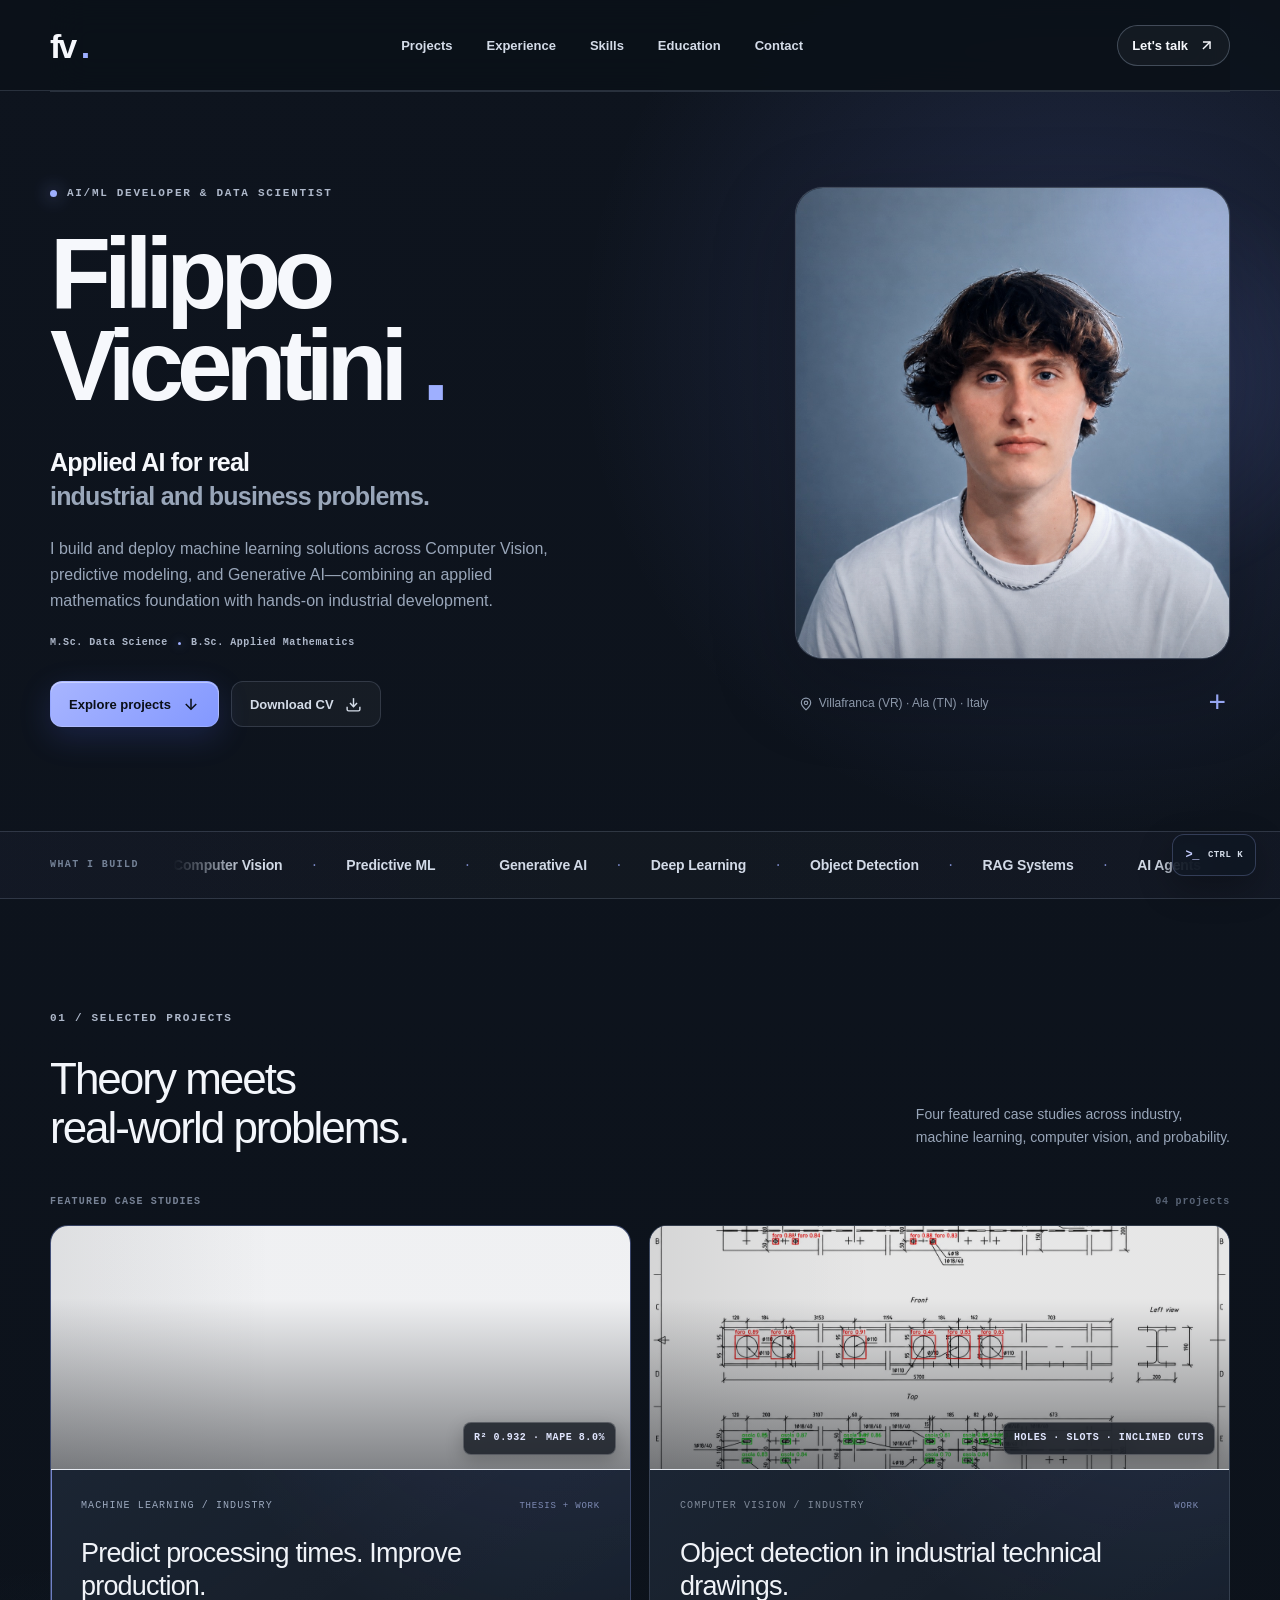
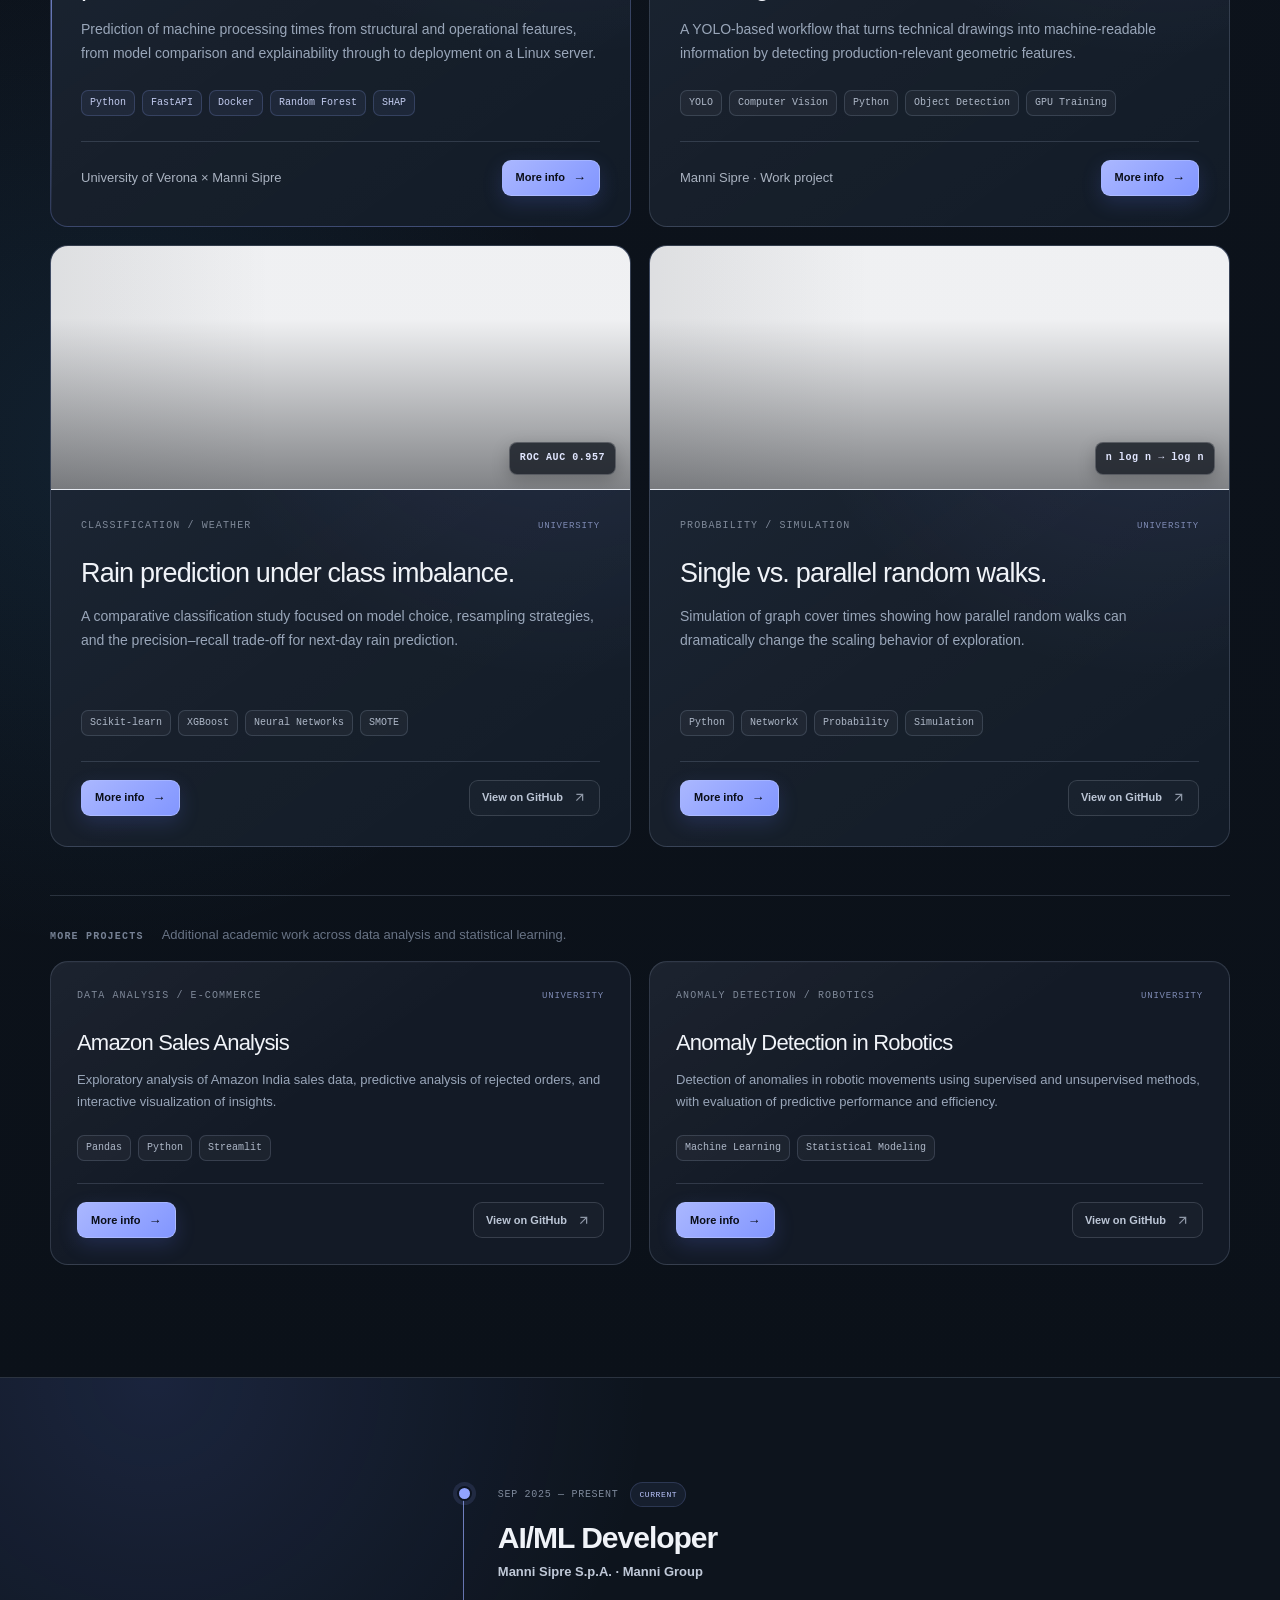
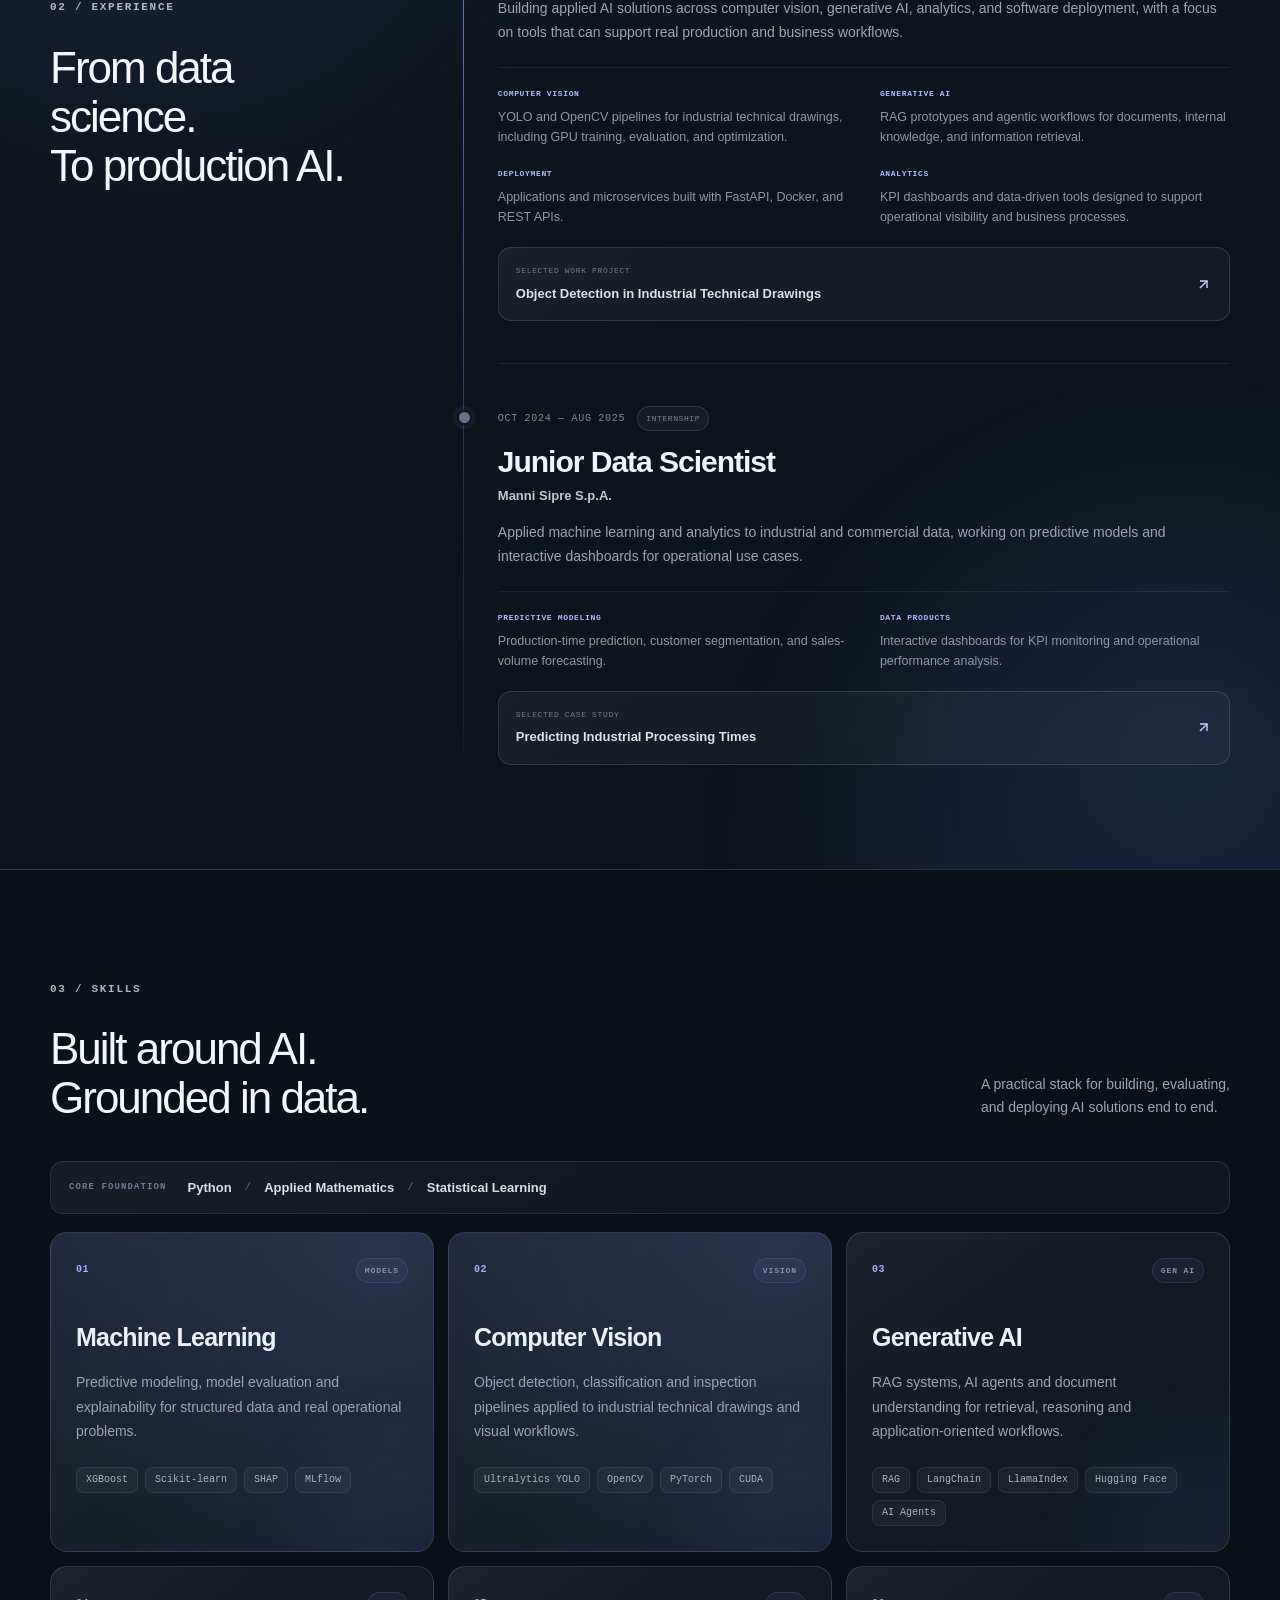
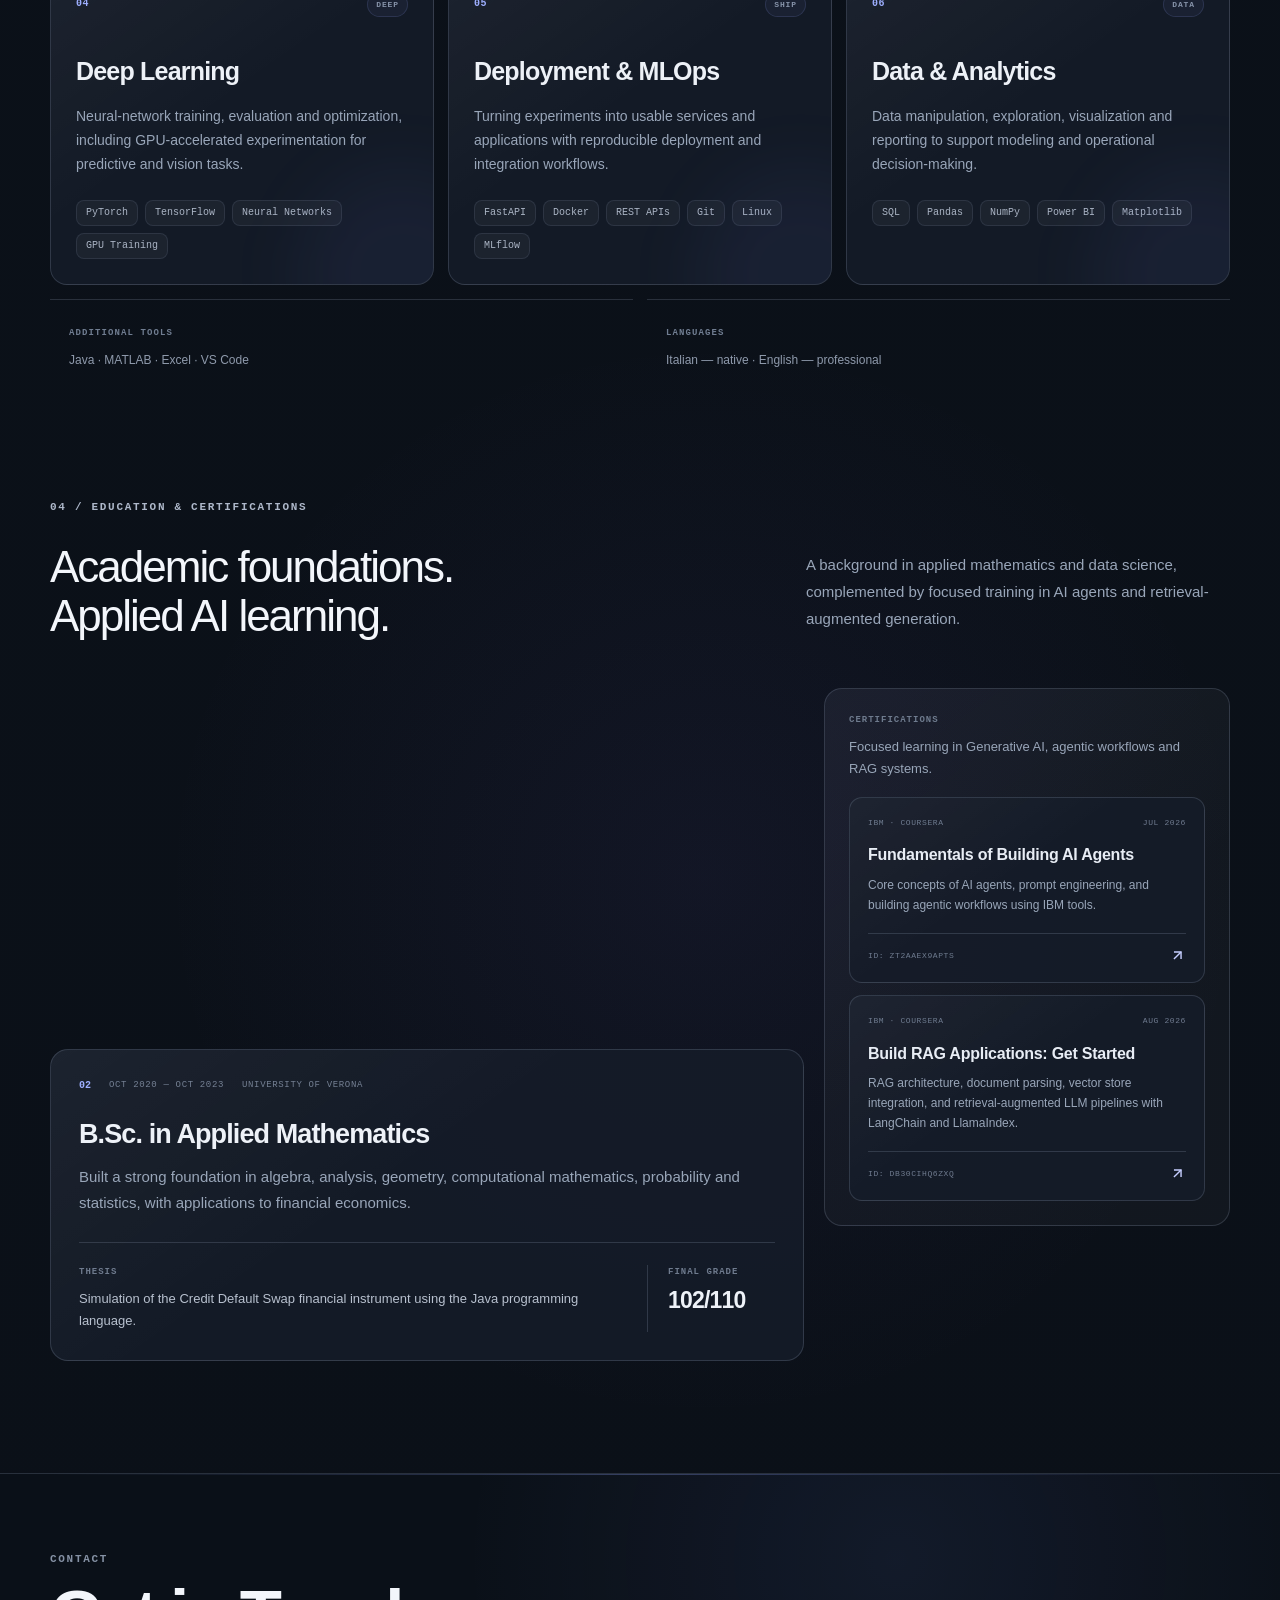
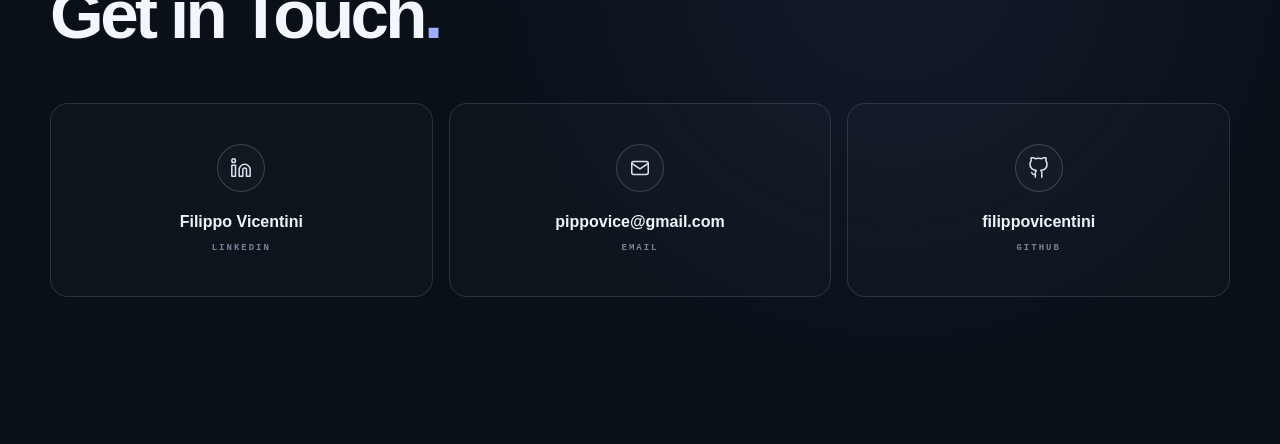
==== commit 84d1a459: "Refine portfolio layout, experience timeline and project actions" ====
--- a/index.html
+++ b/index.html
@@ -116,15 +116,9 @@
 <aside>
 <div class="portrait">
 <img alt="Portrait of Filippo Vicentini" decoding="async" fetchpriority="high" height="1254" src="./filippo.jpg" width="1254"/>
-<span class="photo-label">
-       MATHEMATICS → DATA → AI
-      </span>
 </div>
 <div class="caption">
 <div>
-<strong>
-        AI/ML for industrial workflows
-       </strong>
 <span>
 <svg aria-hidden="true" fill="none" height="14" stroke="currentColor" stroke-width="2" viewbox="0 0 24 24" width="14">
 <path d="M20 10c0 5-8 12-8 12S4 15 4 10a8 8 0 1 1 16 0Z">
@@ -132,7 +126,7 @@
 <circle cx="12" cy="10" r="3">
 </circle>
 </svg>
-        Verona · Open to Trentino (Ala, TN)
+        Villafranca (VR) · Ala (TN) · Italy
        </span>
 </div>
 <b aria-hidden="true">
@@ -358,9 +352,13 @@
          SHAP
         </li>
 </ul>
-<div class="project-bottom">
-        University of Verona × Manni Sipre
-       </div>
+<div class="project-bottom project-bottom--split">
+<span>University of Verona × Manni Sipre</span>
+<a class="project-detail-link" href="./projects/industrial-processing-times.html">
+         More info
+         <span aria-hidden="true">→</span>
+</a>
+</div>
 </div>
 </article>
 <article class="project project--showcase">
@@ -406,9 +404,13 @@
          GPU Training
         </li>
 </ul>
-<div class="project-bottom">
-        Manni Sipre · Work project
-       </div>
+<div class="project-bottom project-bottom--split">
+<span>Manni Sipre · Work project</span>
+<a class="project-detail-link" href="./projects/yolo-technical-drawings.html">
+         More info
+         <span aria-hidden="true">→</span>
+</a>
+</div>
 </div>
 </article>
 <article class="project project--showcase">
@@ -451,8 +453,12 @@
          SMOTE
         </li>
 </ul>
-<div class="project-bottom">
-<a href="https://github.com/filippovicentini/machine_learning_UNIVR" rel="noreferrer" target="_blank">
+<div class="project-bottom project-bottom--actions">
+<a class="project-detail-link" href="./projects/rain-prediction.html">
+         More info
+         <span aria-hidden="true">→</span>
+</a>
+<a class="project-github-link" href="https://github.com/filippovicentini/machine_learning_UNIVR" rel="noreferrer" target="_blank">
          View on GitHub
          <svg aria-hidden="true" fill="none" height="18" stroke="currentColor" stroke-width="2" viewbox="0 0 24 24" width="18">
 <path d="M7 17 17 7">
@@ -504,8 +510,12 @@
          Simulation
         </li>
 </ul>
-<div class="project-bottom">
-<a href="https://github.com/filippovicentini/single-vs-parallel-random-walk" rel="noreferrer" target="_blank">
+<div class="project-bottom project-bottom--actions">
+<a class="project-detail-link" href="./projects/single-vs-parallel-random-walk.html">
+         More info
+         <span aria-hidden="true">→</span>
+</a>
+<a class="project-github-link" href="https://github.com/filippovicentini/single-vs-parallel-random-walk" rel="noreferrer" target="_blank">
          View on GitHub
          <svg aria-hidden="true" fill="none" height="18" stroke="currentColor" stroke-width="2" viewbox="0 0 24 24" width="18">
 <path d="M7 17 17 7">
@@ -567,8 +577,12 @@
         Streamlit
        </li>
 </ul>
-<div class="project-bottom">
-<a href="https://github.com/filippovicentini/AmazonSales" rel="noreferrer" target="_blank">
+<div class="project-bottom project-bottom--actions">
+<a class="project-detail-link" href="./projects/amazon-sales.html">
+        More info
+        <span aria-hidden="true">→</span>
+</a>
+<a class="project-github-link" href="https://github.com/filippovicentini/AmazonSales" rel="noreferrer" target="_blank">
         View on GitHub
         <svg aria-hidden="true" fill="none" height="18" stroke="currentColor" stroke-width="2" viewbox="0 0 24 24" width="18">
 <path d="M7 17 17 7">
@@ -604,8 +618,12 @@
         Statistical Modeling
        </li>
 </ul>
-<div class="project-bottom">
-<a href="https://github.com/Moster2698/StatisticalLearning" rel="noreferrer" target="_blank">
+<div class="project-bottom project-bottom--actions">
+<a class="project-detail-link" href="./projects/robotics-anomaly-detection.html">
+        More info
+        <span aria-hidden="true">→</span>
+</a>
+<a class="project-github-link" href="https://github.com/Moster2698/StatisticalLearning" rel="noreferrer" target="_blank">
         View on GitHub
         <svg aria-hidden="true" fill="none" height="18" stroke="currentColor" stroke-width="2" viewbox="0 0 24 24" width="18">
 <path d="M7 17 17 7">
@@ -629,38 +647,6 @@
        <br/>
        To production AI.
       </h2>
-<p class="intro">
-       At Manni Sipre's Business Innovation Office, I work on AI solutions that connect models, software, and real industrial processes.
-      </p>
-<div aria-label="Professional progression at Manni Sipre" class="experience-path">
-<div>
-<span>
-         OCT 2024
-        </span>
-<strong>
-         Junior Data Scientist
-        </strong>
-<small>
-         Internship
-        </small>
-</div>
-<i aria-hidden="true">
-</i>
-<div>
-<span>
-         SEP 2025
-        </span>
-<strong>
-         AI/ML Developer
-        </strong>
-<small>
-         Current role
-        </small>
-</div>
-</div>
-<p class="experience-note">
-       My path evolved from predictive analytics and dashboards to building, evaluating, and deploying AI systems for industrial use cases.
-      </p>
 </div>
 <div aria-label="Professional experience timeline" class="mobile-only mobile-experience-timeline">
 <article class="mobile-experience-item is-current">
--- a/styles.css
+++ b/styles.css
@@ -1929,6 +1929,102 @@
   margin-top: auto;
   margin-bottom: 22px;
 }
+
+
+/* Explicit project detail CTAs on desktop/tablet cards */
+.project-bottom--split,
+.project-bottom--actions {
+  display: flex;
+  align-items: center;
+  gap: 14px;
+}
+
+.project-bottom--split {
+  justify-content: space-between;
+}
+
+.project-bottom--split > span {
+  min-width: 0;
+}
+
+.project-bottom--actions {
+  justify-content: flex-start;
+}
+
+.project-bottom--actions .project-github-link {
+  display: inline-flex;
+  min-height: 36px;
+  margin-left: auto;
+  flex: 0 0 auto;
+  align-items: center;
+  justify-content: center;
+  gap: 9px;
+  padding: 0 12px;
+  border: 1px solid rgba(199, 209, 226, 0.18);
+  border-radius: 9px;
+  background: rgba(255, 255, 255, 0.025);
+  color: #bcc6d6;
+  font-size: 11px;
+  font-weight: 650;
+  line-height: 1;
+  transition:
+    background 180ms ease,
+    border-color 180ms ease,
+    color 180ms ease,
+    transform 180ms ease;
+}
+
+.project-bottom--actions .project-github-link:hover {
+  border-color: rgba(199, 209, 226, 0.34);
+  background: rgba(255, 255, 255, 0.055);
+  color: #f1f4f9;
+  transform: translateY(-1px);
+}
+
+.project-bottom--actions .project-github-link svg {
+  width: 15px;
+  height: 15px;
+  opacity: 0.72;
+}
+
+.project-detail-link {
+  display: inline-flex !important;
+  min-height: 36px;
+  flex: 0 0 auto;
+  align-items: center;
+  justify-content: center !important;
+  gap: 8px;
+  padding: 0 13px;
+  border: 1px solid rgba(177, 190, 255, 0.72);
+  border-radius: 9px;
+  background: linear-gradient(135deg, #aab7ff 0%, #8296ff 100%);
+  box-shadow: 0 7px 20px rgba(100, 122, 255, 0.18);
+  color: #0a0e18;
+  font-size: 11px;
+  font-weight: 800 !important;
+  line-height: 1;
+  transition:
+    filter 180ms ease,
+    box-shadow 180ms ease,
+    transform 180ms ease;
+}
+
+.project-detail-link:hover {
+  box-shadow: 0 9px 24px rgba(100, 122, 255, 0.28);
+  color: #070a11;
+  filter: brightness(1.06);
+  transform: translateY(-1px);
+}
+
+.project-detail-link span {
+  font-size: 13px;
+  transition: transform 180ms ease;
+}
+
+.project-detail-link:hover span {
+  transform: translateX(2px);
+}
+
 
 @media (max-width: 980px) {
   .projects-featured,
@@ -5664,8 +5760,22 @@
   }
 
   .mobile-project-actions a {
-    background: rgba(144, 161, 255, 0.08);
-    color: #dce3ff;
+    color: #c6cfdd;
+    background: rgba(255, 255, 255, 0.025);
+  }
+
+  .mobile-project-actions a:first-child {
+    border-color: rgba(177, 190, 255, 0.68);
+    background: linear-gradient(135deg, #aab7ff 0%, #8296ff 100%);
+    box-shadow: 0 5px 14px rgba(100, 122, 255, 0.16);
+    color: #0a0e18;
+    font-weight: 800;
+  }
+
+  .mobile-project-actions a:nth-child(2) {
+    border-color: rgba(199, 209, 226, 0.18);
+    background: rgba(255, 255, 255, 0.025);
+    color: #c2cbd8;
   }
 
   .mobile-project-action-muted {
@@ -6978,3 +7088,127 @@
     min-height: 300px;
   }
 }
+
+/* Desktop Experience refinement — minimal career timeline */
+@media (min-width: 721px) {
+  #esperienza .experience-grid {
+    grid-template-columns: minmax(230px, 0.58fr) minmax(0, 1.42fr);
+    gap: clamp(56px, 7vw, 104px);
+  }
+
+  #esperienza .experience-intro {
+    position: sticky;
+    top: 118px;
+  }
+
+  #esperienza .experience-roles {
+    position: relative;
+    display: grid;
+    gap: 0;
+    padding-left: 42px;
+  }
+
+  #esperienza .experience-roles::before {
+    position: absolute;
+    top: 9px;
+    bottom: 12px;
+    left: 7px;
+    width: 1px;
+    content: "";
+    background: linear-gradient(
+      180deg,
+      rgba(151, 170, 255, 0.72),
+      rgba(151, 170, 255, 0.18) 72%,
+      rgba(151, 170, 255, 0.06)
+    );
+  }
+
+  #esperienza .experience-role,
+  #esperienza .experience-role-current {
+    position: relative;
+    overflow: visible;
+    padding: 0;
+    border: 0;
+    border-radius: 0;
+    background: transparent;
+    box-shadow: none;
+  }
+
+  #esperienza .experience-role:not(:last-child) {
+    margin-bottom: 42px;
+    padding-bottom: 42px;
+    border-bottom: 1px solid rgba(177, 193, 218, 0.10);
+  }
+
+  #esperienza .experience-role::before,
+  #esperienza .experience-role-current::before {
+    position: absolute;
+    top: 4px;
+    left: -41px;
+    width: 11px;
+    height: 11px;
+    content: "";
+    border: 2px solid #0d1420;
+    border-radius: 50%;
+    background: #657288;
+    box-shadow: 0 0 0 4px rgba(101, 114, 136, 0.10);
+  }
+
+  #esperienza .experience-role-current::before {
+    background: #91a4ff;
+    box-shadow: 0 0 0 4px rgba(145, 164, 255, 0.13);
+  }
+
+  #esperienza .role-topline {
+    justify-content: flex-start;
+    gap: 12px;
+  }
+
+  #esperienza .experience-role h3 {
+    margin: 12px 0 4px;
+    font-size: clamp(27px, 2.35vw, 32px);
+    letter-spacing: -1.05px;
+  }
+
+  #esperienza .experience-role .company {
+    margin-bottom: 15px;
+  }
+
+  #esperienza .role-summary {
+    max-width: 760px;
+    font-size: 14px;
+    line-height: 1.7;
+  }
+
+  #esperienza .role-focus-grid,
+  #esperienza .role-focus-grid-compact {
+    grid-template-columns: repeat(2, minmax(0, 1fr));
+    gap: 20px 32px;
+    margin-top: 22px;
+    padding-top: 19px;
+    border-top: 1px solid rgba(177, 193, 218, 0.09);
+  }
+
+  #esperienza .role-focus-grid > div,
+  #esperienza .role-focus-grid-compact > div {
+    min-height: 0;
+    padding: 0;
+    border: 0;
+    border-radius: 0;
+    background: transparent;
+  }
+
+  #esperienza .role-focus-grid span {
+    margin-bottom: 7px;
+    font-size: 8px;
+  }
+
+  #esperienza .role-focus-grid p {
+    font-size: 12.5px;
+    line-height: 1.6;
+  }
+
+  #esperienza .experience-project-link {
+    margin-top: 20px;
+  }
+}
